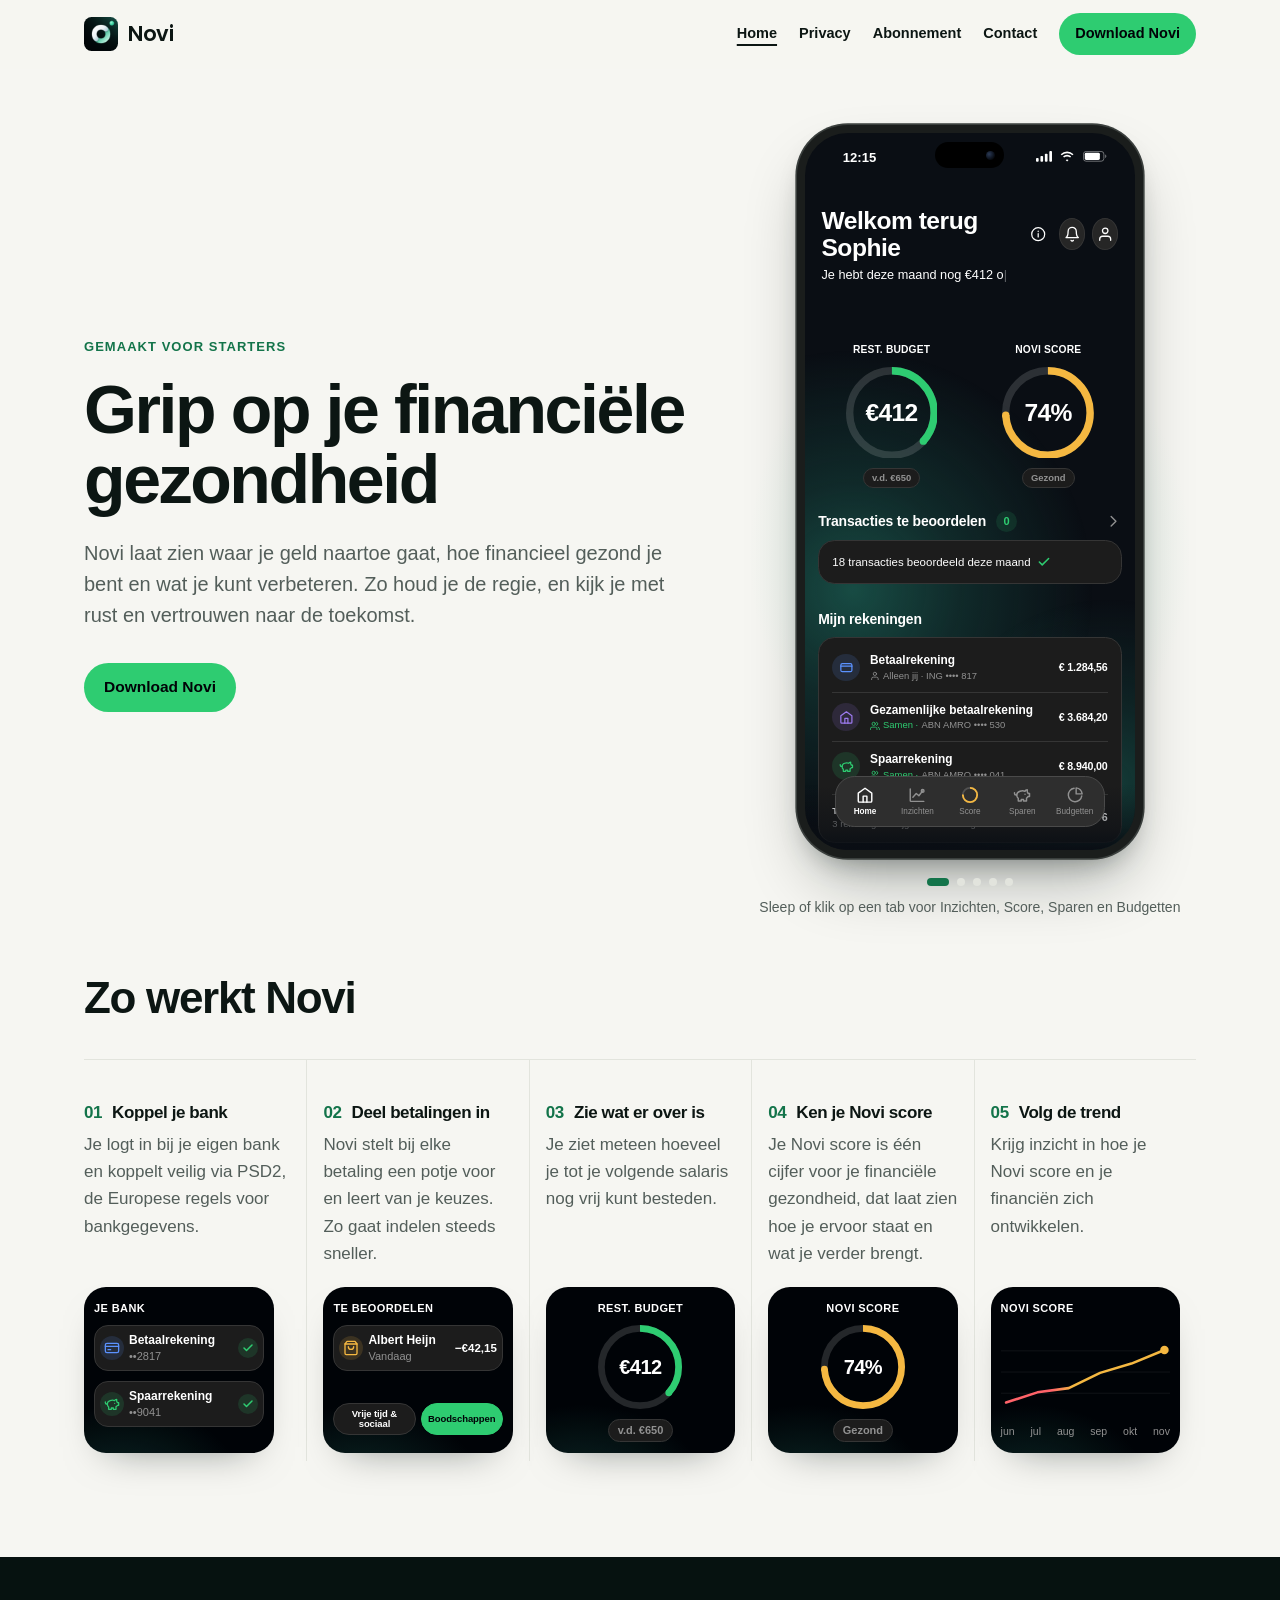
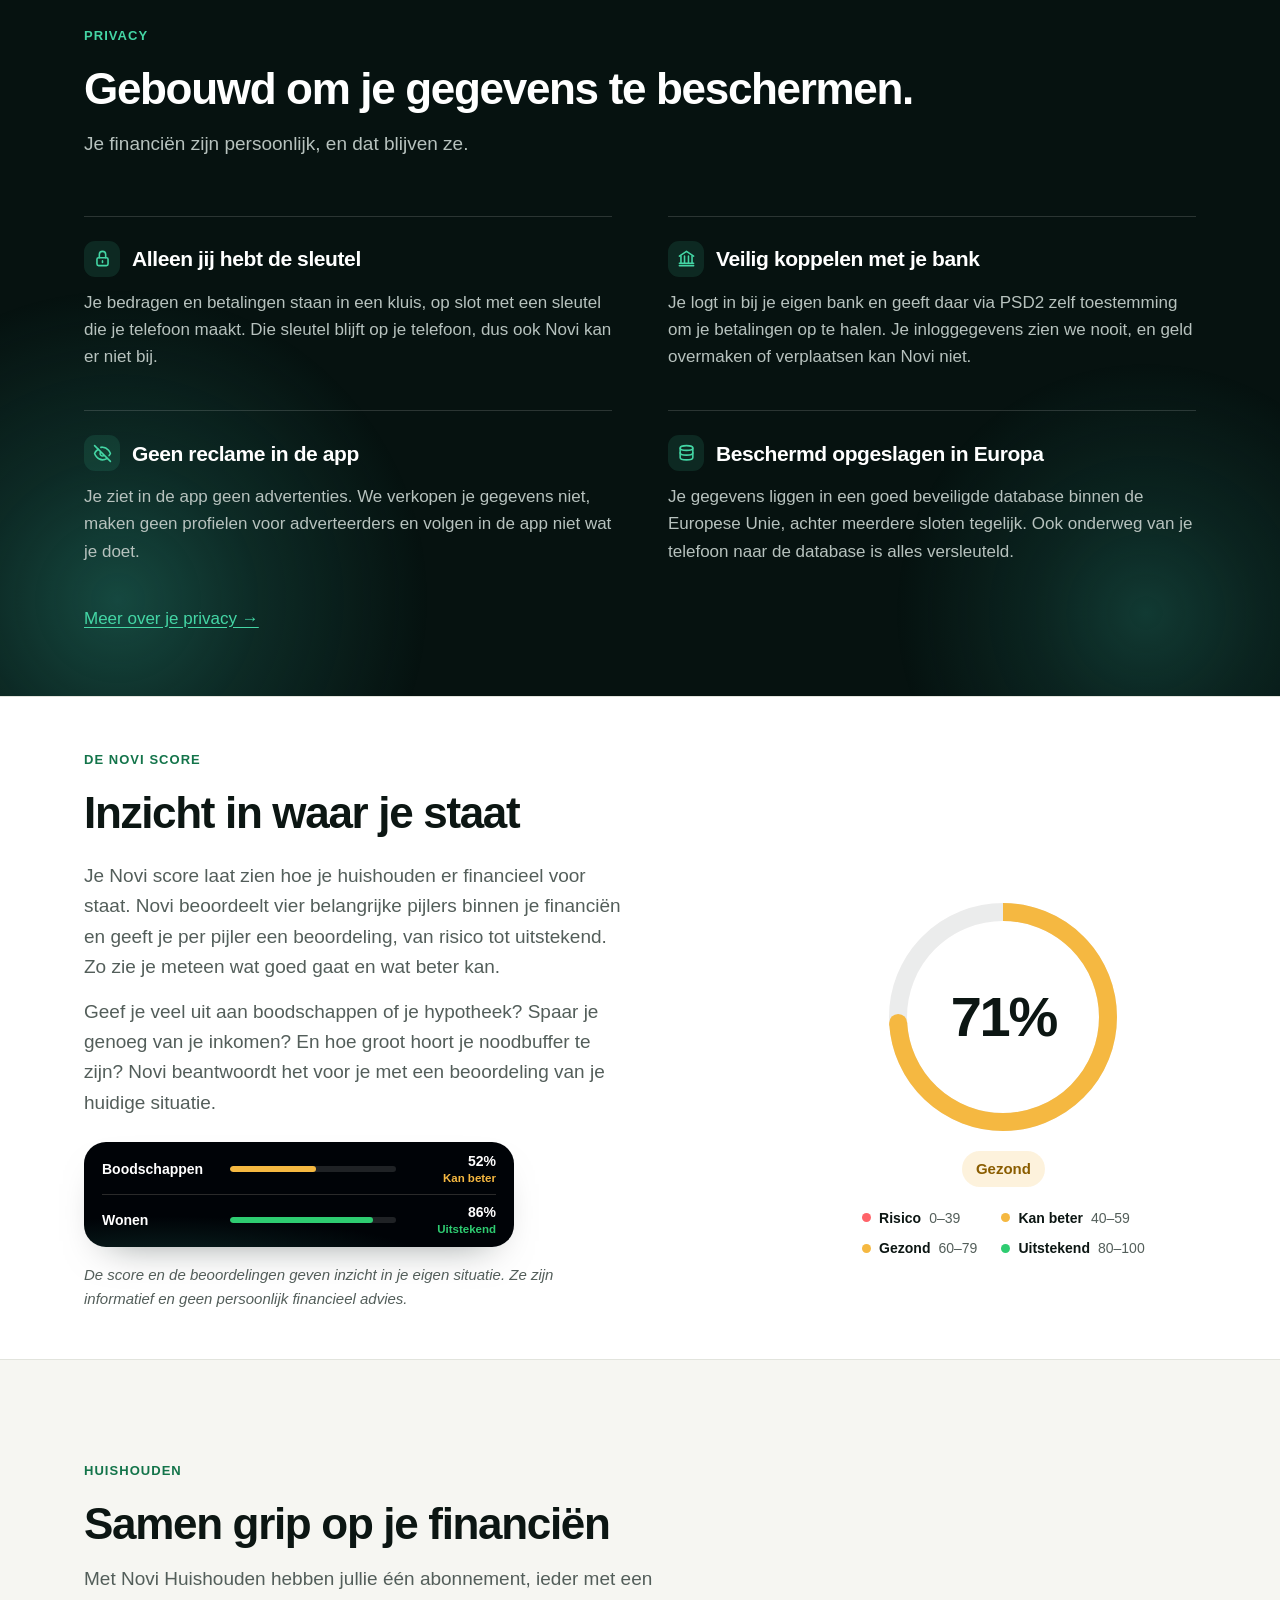
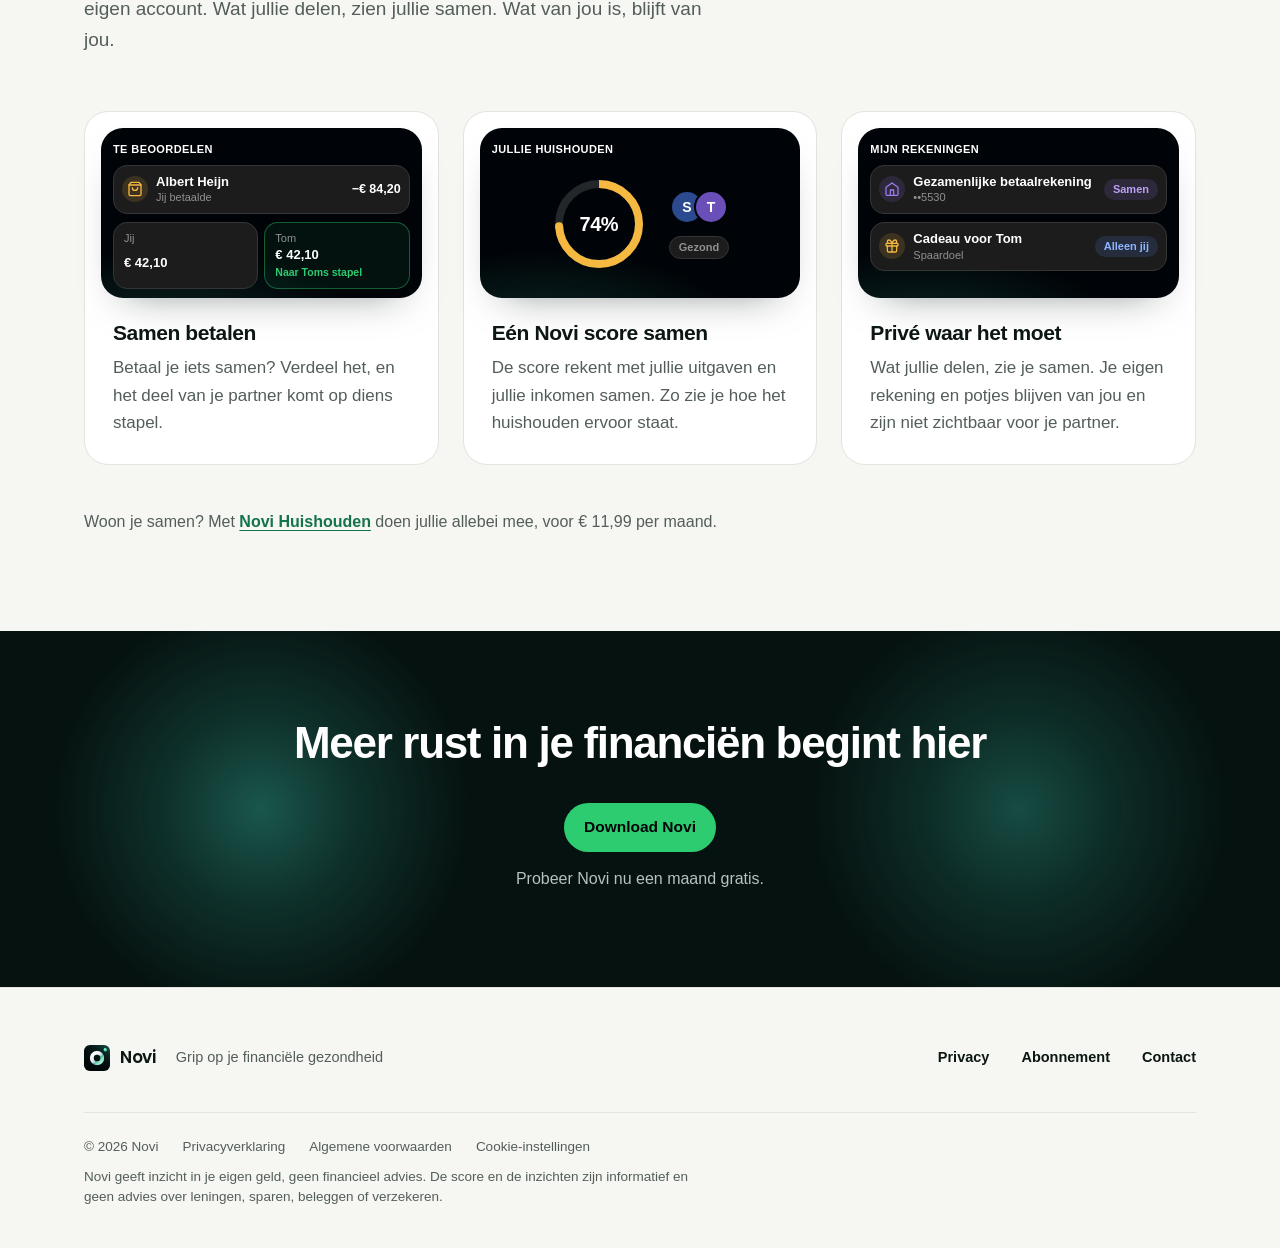
==== index.html @ 32e76109 "Keuze boven de grafieken: Totaal links, 3 mnd rechts Co-Authored-By: Claude Opus 5.5 <noreply@anthro" ====
<!doctype html>
<html lang="nl">
  <head>
    <meta charset="utf-8" />
    <meta name="viewport" content="width=device-width, initial-scale=1" />
    <title>Novi: Budgetteren en inzicht</title>
    <meta
      name="description"
      content="Novi leest je betalingen in, helpt je ze in te delen en geeft je huishouden een Novi score van 0 tot 100."
    />
    <meta name="theme-color" content="#f6f6f2" />
    <link rel="icon" href="favicon.ico?v=20261121" sizes="48x48" />
    <link rel="icon" type="image/png" sizes="64x64" href="favicon.png?v=20261121" />
    <link rel="icon" type="image/png" sizes="192x192" href="favicon-rond-192.png?v=20261121" />
    <link rel="apple-touch-icon" href="icon.png?v=20261121" />
    <!-- Vóór de opmaak, zodat de kopbalk op de telefoon meteen goed staat (31-10-2026). -->
    <script>document.documentElement.classList.add('js');</script>
    <link rel="stylesheet" href="style.css?v=20261124l" />
  </head>
  <body>
    <header class="kop">
      <div class="binnen">
        <a class="merk" href="index.html"><img src="favicon-192.png?v=20261121" alt="" />Novi</a>
        <nav>
          <a href="index.html" aria-current="page">Home</a>
          <a href="veiligheid.html">Privacy</a>
          <a href="prijs.html">Abonnement</a>
          <a href="support.html">Contact</a>
          <a class="knop groen" href="prijs.html">Download<span class="breed"> Novi</span></a>
          <button type="button" class="menuknop" aria-label="Menu" aria-expanded="false" aria-controls="uitklapmenu"><span></span><span></span><span></span></button>
        </nav>
      </div>
    </header>

    <main>
      <div class="opening">
        <div class="binnen">
          <div>
            <!-- Voor wie de app grotendeels is gebouwd (17-11-2026, Wouter). -->
            <span class="label">Gemaakt voor starters</span>
            <h1>Grip op je financiële gezondheid</h1>
            <p class="inleiding">
              Novi laat zien waar je geld naartoe gaat, hoe financieel gezond je bent en wat je
              kunt verbeteren. Zo houd je de regie, en kijk je met rust en vertrouwen naar de
              toekomst.
            </p>
            <div class="knoppen">
              <!-- Naar Abonnement: daar kies je eerst, en opent de knop in de kaart het venster. -->
              <a class="knop groen" href="prijs.html">Download Novi</a>
            </div>
          </div>

          <div class="toneel">
            <!-- De app Novi, nagemaakt met een verzonnen account. Veeg of tik in de tabbalk naar
                 Inzichten, Score, Sparen en Budgetten (23-11-2026, zie veeg.js). -->
            <div class="telefoon" role="img" aria-label="De app Novi met voorbeeldbedragen: Home, Inzichten, Score, Sparen en Budgetten">
              <div class="scherm" aria-hidden="true">
                <span class="gloed een"></span>
                <span class="gloed twee"></span>
                <div class="eiland"></div>
                <div class="statusbalk">
                  <span>12:15</span>
                  <span>
                    <svg viewBox="0 0 18 12"><g fill="#fff"><rect x="0" y="8" width="3" height="4" rx="1"/><rect x="5" y="5.5" width="3" height="6.5" rx="1"/><rect x="10" y="3" width="3" height="9" rx="1"/><rect x="15" y="0" width="3" height="12" rx="1"/></g></svg>
                    <svg viewBox="0 0 16 12"><path d="M8 2.5c2.3 0 4.4.9 6 2.4l1.2-1.3A10.4 10.4 0 0 0 8 .7 10.4 10.4 0 0 0 .8 3.6L2 4.9a8.6 8.6 0 0 1 6-2.4Zm0 3.6c1.3 0 2.5.5 3.4 1.3l1.2-1.3A6.7 6.7 0 0 0 8 4.3a6.7 6.7 0 0 0-4.6 1.8l1.2 1.3c.9-.8 2.1-1.3 3.4-1.3Zm0 3.5c-.6 0-1.2.2-1.6.6L8 11.8l1.6-1.6c-.4-.4-1-.6-1.6-.6Z" fill="#fff"/></svg>
                    <svg viewBox="0 0 27 12"><rect x=".5" y=".5" width="23" height="11" rx="3" fill="none" stroke="#ffffff73"/><rect x="2" y="2" width="17" height="8" rx="1.6" fill="#fff"/><path d="M25 4v4c.8-.3 1.3-1.1 1.3-2S25.8 4.3 25 4Z" fill="#ffffff73"/></svg>
                  </span>
                </div>

                <div class="bladen">
                <div class="app blad">
                  <div class="groet">
                    <h2>Welkom terug Sophie</h2>
                    <span class="b-info"><svg width="20" height="20" viewBox="0 0 24 24" fill="none" stroke="#fff" stroke-width="1.8" stroke-linecap="round"><circle cx="12" cy="12" r="9.5"/><path d="M12 11v5M12 7.6v.6"/></svg></span>
                    <span class="vul"></span>
                    <div class="rondknop">
                      <svg width="20" height="20" viewBox="0 0 24 24" fill="none" stroke="#fff" stroke-width="1.9" stroke-linecap="round" stroke-linejoin="round"><path d="M18 8a6 6 0 0 0-12 0c0 7-3 9-3 9h18s-3-2-3-9"/><path d="M13.7 21a2 2 0 0 1-3.4 0"/></svg>
                    </div>
                    <div class="rondknop">
                      <svg width="20" height="20" viewBox="0 0 24 24" fill="none" stroke="#fff" stroke-width="1.9" stroke-linecap="round" stroke-linejoin="round"><path d="M20 21v-2a4 4 0 0 0-4-4H8a4 4 0 0 0-4 4v2"/><circle cx="12" cy="7" r="4"/></svg>
                    </div>
                  </div>
                  <p class="groet-sub">
                    Je hebt deze maand nog €412 over van je vrij besteedbaar inkomen. Met 12 dagen
                    tot je nieuwe salaris is dat €34 per dag.
                  </p>

                  <div class="ringen">
                    <div class="ringvak">
                      <span class="kap">Rest. budget</span>
                      <div class="ring">
                        <svg width="112" height="112" viewBox="0 0 112 112"><circle cx="56" cy="56" r="51.5" fill="none" stroke="#ffffff24" stroke-width="9"/><circle cx="56" cy="56" r="51.5" fill="none" stroke="#2ECC71" stroke-width="9" stroke-linecap="butt" stroke-dasharray="118.4 400" transform="rotate(-90 56 56)"/><circle class="tip" cx="56" cy="56" r="51.5" fill="none" stroke="#2ECC71" stroke-width="9" stroke-linecap="round" stroke-dasharray="0 400" stroke-dashoffset="-118.4" transform="rotate(-90 56 56)"/></svg>
                        <span>€412</span>
                      </div>
                      <span class="pil">v.d. €650</span>
                    </div>
                    <div class="ringvak">
                      <span class="kap">Novi score</span>
                      <div class="ring">
                        <svg width="112" height="112" viewBox="0 0 112 112"><circle cx="56" cy="56" r="51.5" fill="none" stroke="#ffffff24" stroke-width="9"/><circle cx="56" cy="56" r="51.5" fill="none" stroke="#F5B841" stroke-width="9" stroke-linecap="butt" stroke-dasharray="239.5 400" transform="rotate(-90 56 56)"/><circle class="tip" cx="56" cy="56" r="51.5" fill="none" stroke="#F5B841" stroke-width="9" stroke-linecap="round" stroke-dasharray="0 400" stroke-dashoffset="-239.5" transform="rotate(-90 56 56)"/></svg>
                        <span>74%</span>
                      </div>
                      <span class="pil">Gezond</span>
                    </div>
                  </div>

                  <div class="blokkop">
                    Transacties te beoordelen <span class="teller">0</span>
                    <span class="vul"></span>
                    <svg width="20" height="20" viewBox="0 0 24 24" fill="none" stroke="#919191" stroke-width="2" stroke-linecap="round" stroke-linejoin="round"><path d="m9 5 7 7-7 7"/></svg>
                  </div>
                  <div class="appkaart zin">
                    18 transacties beoordeeld deze maand
                    <svg width="17" height="17" viewBox="0 0 24 24" fill="none" stroke="#2ECC71" stroke-width="2.6" stroke-linecap="round" stroke-linejoin="round"><path d="M20 6 9 17l-5-5"/></svg>
                  </div>

                  <div class="blokkop">Mijn rekeningen</div>
                  <div class="appkaart rekeningen">
                    <div class="rekening">
                      <span class="ico" style="background: #5b92ff24">
                        <svg width="18" height="18" viewBox="0 0 24 24" fill="none" stroke="#5B92FF" stroke-width="2" stroke-linecap="round" stroke-linejoin="round"><rect x="3" y="6" width="18" height="13" rx="2.5"/><path d="M3 10h18"/></svg>
                      </span>
                      <span class="naam">Betaalrekening<small><svg width="12" height="12" viewBox="0 0 24 24" fill="none" stroke="#919191" stroke-width="2" stroke-linecap="round" stroke-linejoin="round"><path d="M20 21v-2a4 4 0 0 0-4-4H8a4 4 0 0 0-4 4v2"/><circle cx="12" cy="7" r="4"/></svg>Alleen jij · ING •••• 817</small></span>
                      <b>€ 1.284,56</b>
                    </div>
                    <div class="rekening">
                      <span class="ico" style="background: #9d7bf024">
                        <svg width="18" height="18" viewBox="0 0 24 24" fill="none" stroke="#9D7BF0" stroke-width="2" stroke-linecap="round" stroke-linejoin="round"><path d="M3 9.5 12 3l9 6.5V20a1.5 1.5 0 0 1-1.5 1.5h-15A1.5 1.5 0 0 1 3 20z"/><path d="M9.5 21.5v-8h5v8"/></svg>
                      </span>
                      <span class="naam">Gezamenlijke betaalrekening<small><span class="samen"><svg width="12" height="12" viewBox="0 0 24 24" fill="none" stroke="#2ECC71" stroke-width="2" stroke-linecap="round" stroke-linejoin="round"><path d="M17 21v-2a4 4 0 0 0-4-4H5a4 4 0 0 0-4 4v2"/><circle cx="9" cy="7" r="4"/><path d="M23 21v-2a4 4 0 0 0-3-3.87M16 3.13a4 4 0 0 1 0 7.75"/></svg>Samen ·</span>ABN AMRO •••• 530</small></span>
                      <b>€ 3.684,20</b>
                    </div>
                    <div class="rekening">
                      <span class="ico" style="background: #2ecc7124">
                        <svg width="18" height="18" viewBox="0 0 24 24" fill="none" stroke="#2ECC71" stroke-width="2" stroke-linecap="round" stroke-linejoin="round"><path d="M19 5c-1.5 0-2.8 1.4-3 2-3.5-1.5-11-.3-11 5 0 1.8 0 3 2 4.5V20h4v-2h3v2h4v-4c1-.5 1.7-1 2-2h2v-4h-2c0-1-.5-1.5-1-2V5z"/><path d="M2 9v1c0 1.1.9 2 2 2h1"/></svg>
                      </span>
                      <span class="naam">Spaarrekening<small><span class="samen"><svg width="12" height="12" viewBox="0 0 24 24" fill="none" stroke="#2ECC71" stroke-width="2" stroke-linecap="round" stroke-linejoin="round"><path d="M17 21v-2a4 4 0 0 0-4-4H5a4 4 0 0 0-4 4v2"/><circle cx="9" cy="7" r="4"/><path d="M23 21v-2a4 4 0 0 0-3-3.87M16 3.13a4 4 0 0 1 0 7.75"/></svg>Samen ·</span>ABN AMRO •••• 041</small></span>
                      <b>€ 8.940,00</b>
                    </div>
                    <div class="totaal">
                      <span>Totaal<small>3 rekeningen · bijgewerkt vandaag</small></span>
                      <b>€ 13.908,76</b>
                    </div>
                  </div>
                </div>

                <!-- Inzichten (MonthScreen, 24-11-2026 gelijkgetrokken met de app): de maand met
                     de weken ernaast, de lijn van september tot nu en de drie groepen. -->
                <div class="app blad">
                  <div class="b-kop">
                    <h2>November</h2>
                    <span class="b-info"><svg width="20" height="20" viewBox="0 0 24 24" fill="none" stroke="#fff" stroke-width="1.8" stroke-linecap="round"><circle cx="12" cy="12" r="9.5"/><path d="M12 11v5M12 7.6v.6"/></svg></span>
                    <span class="vul"></span>
                    <span class="b-weken">
                      <i><svg viewBox="0 0 24 24"><path d="M12 1A11 11 0 0 1 12 23" stroke="#2ECC71" stroke-width="1.5"/></svg>43</i>
                      <i><svg viewBox="0 0 24 24"><circle cx="12" cy="12" r="11" stroke="#2ECC71" stroke-width="1.5"/></svg>44</i>
                      <i><svg viewBox="0 0 24 24"><circle cx="12" cy="12" r="11" stroke="#2ECC71" stroke-width="1.5"/></svg>45</i>
                      <i class="nu"><svg viewBox="0 0 24 24"><circle cx="12" cy="12" r="11" stroke="#2ECC71" stroke-width="2"/></svg>46</i>
                      <i><svg viewBox="0 0 24 24"><circle cx="12" cy="12" r="11" stroke="#2C2C2C" stroke-width="1.5"/></svg>47</i>
                      <i><svg viewBox="0 0 24 24"><path d="M12 1A11 11 0 0 0 12 23" stroke="#2C2C2C" stroke-width="1.5"/></svg>48</i>
                    </span>
                  </div>
                  <div class="b-sub"><span>24 okt – 23 nov</span><span>Nog 12 dagen</span></div>
                  <p class="b-zin b-status">Je ligt op schema. Je hebt nog €412 vrij te besteden, €34 per dag tot je salaris.</p>
                  <div class="b-grafiekkop"><span class="b-periode"><span>Totaal</span><span class="aan">3 mnd</span></span><div class="b-lees"><i style="background: #2ECC71"></i>€1.826</div></div>
                  <svg class="b-grafiek" viewBox="0 0 370 176">
                    <path d="M60 103.3H362M60 56.7H362M60 10H362" stroke="#353535" stroke-dasharray="3 4"/>
                    <text x="0" y="107">€1.000</text><text x="0" y="60.5">€2.000</text><text x="0" y="14">€3.000</text>
                    <path d="M60 48.3 L210 29.1 L360 64.8 V150 H60 Z" fill="#5B92FF14"/>
                    <path d="M60 28.7 L210 35.2 L360 35.2" fill="none" stroke="#919191" stroke-opacity=".55" stroke-linejoin="round" stroke-linecap="round"/>
                    <defs><linearGradient id="b-been" gradientUnits="userSpaceOnUse" x1="210" y1="29.1" x2="356.1" y2="63.9"><stop offset=".2" stop-color="#fff"/><stop offset=".8" stop-color="#2ECC71"/></linearGradient></defs>
                    <path d="M60 48.3 L210 29.1" fill="none" stroke="#fff" stroke-width="1.5" stroke-linejoin="round" stroke-linecap="round"/>
                    <path d="M210 29.1 L356.1 63.9" fill="none" stroke="url(#b-been)" stroke-width="1.6" stroke-linecap="round" stroke-dasharray="3 4"/>
                    <circle cx="60" cy="48.3" r="2.5" fill="#0a0e14" stroke="#2ECC71" stroke-width="1.5" opacity=".7"/><circle cx="210" cy="29.1" r="2.5" fill="#0a0e14" stroke="#FF6369" stroke-width="1.5" opacity=".7"/>
                    <circle class="knipper" cx="360" cy="64.8" r="3" fill="#2ECC71"/>
                    <text x="60" y="170" text-anchor="middle">sep</text><text x="210" y="170" text-anchor="middle">okt</text><text x="356" y="170" text-anchor="middle" fill="#fff">nov</text>
                  </svg>
                  <div class="b-rijen">
                    <div class="b-rij">
                      <span class="naam">Vrij besteedbaar</span>
                      <span class="b-meter"><b>€238 / €650</b><span><em style="width: 37%; background: #2ECC71"></em></span></span>
                      <svg width="18" height="18" viewBox="0 0 24 24" fill="none" stroke="#919191" stroke-width="2" stroke-linecap="round" stroke-linejoin="round"><path d="m9 5 7 7-7 7"/></svg>
                    </div>
                    <div class="b-rij">
                      <span class="naam">Boodschappen</span>
                      <span class="b-meter"><b>€268 / €420</b><span><em style="width: 64%; background: #2ECC71"></em></span></span>
                      <svg width="18" height="18" viewBox="0 0 24 24" fill="none" stroke="#919191" stroke-width="2" stroke-linecap="round" stroke-linejoin="round"><path d="m9 5 7 7-7 7"/></svg>
                    </div>
                    <div class="b-rij">
                      <span class="naam">Vaste kosten</span>
                      <span class="b-meter"><b>€1.320 / €1.390</b><span><em style="width: 95%; background: #2ECC71"></em></span></span>
                      <svg width="18" height="18" viewBox="0 0 24 24" fill="none" stroke="#919191" stroke-width="2" stroke-linecap="round" stroke-linejoin="round"><path d="m9 5 7 7-7 7"/></svg>
                    </div>
                  </div>
                  <div class="blokkop b-ruim">
                    Transacties te beoordelen <span class="teller">0</span>
                    <span class="vul"></span>
                    <svg width="20" height="20" viewBox="0 0 24 24" fill="none" stroke="#919191" stroke-width="2" stroke-linecap="round" stroke-linejoin="round"><path d="m9 5 7 7-7 7"/></svg>
                  </div>
                  <div class="appkaart zin">
                    18 transacties beoordeeld deze maand
                    <svg width="17" height="17" viewBox="0 0 24 24" fill="none" stroke="#2ECC71" stroke-width="2.6" stroke-linecap="round" stroke-linejoin="round"><path d="M20 6 9 17l-5-5"/></svg>
                  </div>
                </div>

                <!-- Score (InsightsScreen, 24-11-2026 gelijkgetrokken met de app): het rondje, de
                     vooruitblik, de lijn en de vier onderdelen met een keuzerondje ervoor. -->
                <div class="app blad">
                  <div class="b-kop">
                    <h2>Novi score</h2>
                    <span class="b-info"><svg width="20" height="20" viewBox="0 0 24 24" fill="none" stroke="#fff" stroke-width="1.8" stroke-linecap="round"><circle cx="12" cy="12" r="9.5"/><path d="M12 11v5M12 7.6v.6"/></svg></span>
                    <span class="vul"></span>
                    <span class="b-ring">
                      <svg width="74" height="74" viewBox="0 0 74 74"><circle cx="37" cy="37" r="33.75" fill="none" stroke="#2C2C2C" stroke-width="6.5"/><circle cx="37" cy="37" r="33.75" fill="none" stroke="#F5B841" stroke-width="6.5" stroke-dasharray="156.9 400" transform="rotate(-90 37 37)"/><circle cx="37" cy="37" r="33.75" fill="none" stroke="#F5B841" stroke-width="6.5" stroke-linecap="round" stroke-dasharray="0 400" stroke-dashoffset="-156.9" transform="rotate(-90 37 37)"/></svg>
                      <span>74%</span>
                    </span>
                  </div>
                  <p class="b-zin">November gaan jullie naar verwachting afsluiten op 76%. Hierbij zal jullie Novi score stijgen met <b class="b-plus">2%p.</b></p>
                  <div class="b-grafiekkop"><span class="b-periode"><span class="aan">Totaal</span><span>3 mnd</span></span><div class="b-lees b-lees-maand"><span><i style="background: #F5B841"></i>nov</span><b>76%</b></div></div>
                  <svg class="b-grafiek" viewBox="0 0 370 152">
                    <defs>
                      <linearGradient id="b-score" gradientUnits="userSpaceOnUse" x1="20" y1="0" x2="350" y2="0"><stop offset="0" stop-color="#FF6369"/><stop offset=".22" stop-color="#FF6369"/><stop offset=".36" stop-color="#F5B841"/><stop offset="1" stop-color="#F5B841"/></linearGradient>
                    </defs>
                    <path d="M20 82H352M20 58H352M20 34H352" stroke="#353535" stroke-dasharray="3 4"/>
                    <path d="M20 92.8 L86 84.4 L152 79.6 L218 64 L284 54.4" fill="none" stroke="url(#b-score)" stroke-width="2.5" stroke-linejoin="round" stroke-linecap="round"/>
                    <path d="M284 54.4 L346.1 42" fill="none" stroke="#F5B841" stroke-width="1.6" stroke-linecap="round" stroke-dasharray="3 4"/>
                    <circle cx="20" cy="92.8" r="2.5" fill="#0a0e14" stroke="#FF6369" stroke-width="1.5" opacity=".7"/><circle cx="86" cy="84.4" r="2.5" fill="#0a0e14" stroke="#FF6369" stroke-width="1.5" opacity=".7"/><circle cx="152" cy="79.6" r="2.5" fill="#0a0e14" stroke="#F5B841" stroke-width="1.5" opacity=".7"/><circle cx="218" cy="64" r="2.5" fill="#0a0e14" stroke="#F5B841" stroke-width="1.5" opacity=".7"/><circle cx="284" cy="54.4" r="2.5" fill="#0a0e14" stroke="#F5B841" stroke-width="1.5" opacity=".7"/>
                    <circle class="knipper" cx="350" cy="41.2" r="3" fill="#F5B841"/>
                    <text x="20" y="146" text-anchor="middle">jun</text><text x="86" y="146" text-anchor="middle">jul</text><text x="152" y="146" text-anchor="middle">aug</text><text x="218" y="146" text-anchor="middle">sep</text><text x="284" y="146" text-anchor="middle">okt</text><text x="350" y="146" text-anchor="middle" fill="#fff">nov</text>
                  </svg>
                  <div class="b-pijlers">
                    <div class="b-pijler"><i></i><span class="naam">Uitgavenpatroon</span><span class="b-cijfer"><b>66%</b><span><em style="width: 66%; background: #F5B841"></em></span></span></div>
                    <div class="b-pijler"><i></i><span class="naam">Spaarcijfer</span><span class="b-cijfer"><b>58%</b><span><em style="width: 58%; background: #F5B841"></em></span></span></div>
                    <div class="b-pijler"><i></i><span class="naam">Spaarbudget</span><span class="b-cijfer"><b>71%</b><span><em style="width: 71%; background: #F5B841"></em></span></span></div>
                    <div class="b-pijler"><i></i><span class="naam">Schuld</span><span class="b-cijfer"><b>100%</b><span><em style="width: 100%; background: #2ECC71"></em></span></span></div>
                  </div>
                  <div class="blokkop b-verbeter">
                    Verbeter je uitgavenpatroon
                    <span class="vul"></span>
                    <svg width="20" height="20" viewBox="0 0 24 24" fill="none" stroke="#919191" stroke-width="2" stroke-linecap="round" stroke-linejoin="round"><path d="m9 5 7 7-7 7"/></svg>
                  </div>
                  <div class="appkaart b-advies">
                    <div class="b-advies-rij"><span class="naam">Boodschappen</span><span class="b-cijfer smal"><b>52%</b><span><em style="width: 52%; background: #F5B841"></em></span></span></div>
                  </div>
                </div>

                <!-- Sparen (SavingsScreen, 24-11-2026 gelijkgetrokken met de app): de
                     spaarrekening, de lijn van september tot nu, Saldo of Spaarbedrag, en waaruit
                     het bedrag bestaat. -->
                <div class="app blad">
                  <div class="b-kop">
                    <h2>Spaarrekening</h2>
                    <span class="b-info"><svg width="20" height="20" viewBox="0 0 24 24" fill="none" stroke="#fff" stroke-width="1.8" stroke-linecap="round"><circle cx="12" cy="12" r="9.5"/><path d="M12 11v5M12 7.6v.6"/></svg></span>
                  </div>
                  <p class="b-zin">Jullie hebben €8.940 op jullie spaarrekening. Hiervan is €6.213 spaargeld en €2.727 gereserveerd voor andere doeleinden.</p>
                  <div class="b-grafiekkop"><span class="b-periode"><span class="aan">Totaal</span><span>3 mnd</span></span><div class="b-lees b-lees-maand"><span><i style="background: #2ECC71"></i>nov</span><b>€6.212,55</b></div></div>
                  <svg class="b-grafiek" viewBox="0 0 370 176">
                    <path d="M60 103.3H362M60 56.7H362M60 10H362" stroke="#353535" stroke-dasharray="3 4"/>
                    <text x="0" y="107">€4.000</text><text x="0" y="60.5">€5.500</text><text x="0" y="14">€7.000</text>
                    <path d="M60 81.5 L120 73.8 L180 64.4 L240 52.3 L300 43.3 L360 34.5 V150 H60 Z" fill="#2ECC7114"/>
                    <path d="M60 81.5 L120 73.8 L180 64.4 L240 52.3 L300 43.3" fill="none" stroke="#2ECC71" stroke-width="2" stroke-linejoin="round" stroke-linecap="round"/>
                    <path d="M300 43.3 L356 35.1" fill="none" stroke="#2ECC71" stroke-width="1.6" stroke-linecap="round" stroke-dasharray="3 4"/>
                    <circle cx="60" cy="81.5" r="2.5" fill="#0a0e14" stroke="#2ECC71" stroke-width="1.5" opacity=".7"/><circle cx="120" cy="73.8" r="2.5" fill="#0a0e14" stroke="#2ECC71" stroke-width="1.5" opacity=".7"/><circle cx="180" cy="64.4" r="2.5" fill="#0a0e14" stroke="#2ECC71" stroke-width="1.5" opacity=".7"/><circle cx="240" cy="52.3" r="2.5" fill="#0a0e14" stroke="#2ECC71" stroke-width="1.5" opacity=".7"/><circle cx="300" cy="43.3" r="2.5" fill="#0a0e14" stroke="#2ECC71" stroke-width="1.5" opacity=".7"/>
                    <circle class="knipper" cx="360" cy="34.5" r="3" fill="#2ECC71"/>
                    <text x="60" y="170" text-anchor="middle">jun</text><text x="120" y="170" text-anchor="middle">jul</text><text x="180" y="170" text-anchor="middle">aug</text><text x="240" y="170" text-anchor="middle">sep</text><text x="300" y="170" text-anchor="middle">okt</text><text x="356" y="170" text-anchor="middle" fill="#fff">nov</text>
                  </svg>
                  <div class="b-legenda">
                    <span class="aan"><i style="background: #2ECC71"></i>Saldo</span>
                    <span><i style="background: #5B92FF"></i>Spaarbedrag</span>
                  </div>
                  <div class="b-delen">
                    <div class="b-deel eerste"><i class="gekozen"></i><span class="naam">Spaarrekening</span><svg class="wie" width="13" height="13" viewBox="0 0 24 24" fill="none" stroke="#2ECC71" stroke-width="2" stroke-linecap="round" stroke-linejoin="round"><path d="M17 21v-2a4 4 0 0 0-4-4H5a4 4 0 0 0-4 4v2"/><circle cx="9" cy="7" r="4"/><path d="M23 21v-2a4 4 0 0 0-3-3.87M16 3.13a4 4 0 0 1 0 7.75"/></svg><b>€6.212,55</b></div>
                    <div class="b-deel"><i></i><span class="naam">Vakantie</span><svg class="wie" width="13" height="13" viewBox="0 0 24 24" fill="none" stroke="#2ECC71" stroke-width="2" stroke-linecap="round" stroke-linejoin="round"><path d="M17 21v-2a4 4 0 0 0-4-4H5a4 4 0 0 0-4 4v2"/><circle cx="9" cy="7" r="4"/><path d="M23 21v-2a4 4 0 0 0-3-3.87M16 3.13a4 4 0 0 1 0 7.75"/></svg><b>€1.450,00</b></div>
                    <div class="b-deel"><i></i><span class="naam">Kleding</span><svg class="wie" width="13" height="13" viewBox="0 0 24 24" fill="none" stroke="#919191" stroke-width="2" stroke-linecap="round" stroke-linejoin="round"><path d="M20 21v-2a4 4 0 0 0-4-4H8a4 4 0 0 0-4 4v2"/><circle cx="12" cy="7" r="4"/></svg><b>€312,45</b></div>
                    <div class="b-deel ander"><i class="leeg"></i><span class="naam">Gereserveerd door Tom</span><b>€965,00</b></div>
                    <div class="b-deel totaal"><i class="leeg"></i><span class="naam">Totaal</span><b>€8.940,00</b></div>
                  </div>
                  <span class="b-knop">Geld overboeken</span>
                  <div class="b-sectie b-mutkop">November — Spaarrekening</div>
                  <div class="b-flow">
                    <div class="b-rail"><b>€5.930,00</b><span class="lijn"></span><svg width="18" height="18" viewBox="0 0 24 24" fill="none" stroke="#353535" stroke-width="2.4" stroke-linecap="round" stroke-linejoin="round"><path d="m6 9 6 6 6-6"/></svg><b>€6.212,55</b></div>
                    <div class="b-moves">
                      <div class="b-move plus"><b>+€412,55</b><span>2 bijschrijvingen</span></div>
                      <div class="b-move min"><b>-€130,00</b><span>1 afschrijving</span></div>
                    </div>
                  </div>
                  <div class="b-unfold">Toon alle 3 mutaties <svg width="16" height="16" viewBox="0 0 24 24" fill="none" stroke="#919191" stroke-width="2.2" stroke-linecap="round" stroke-linejoin="round"><path d="m6 9 6 6 6-6"/></svg></div>
                </div>

                <!-- Budgetten (BudgetsScreen, 24-11-2026 gelijkgetrokken met de app): de uitleg,
                     de maand, het referentiebedrag en per groep een veld voor Sophie en Tom. -->
                <div class="app blad">
                  <div class="b-kop">
                    <h2>Budgetten</h2>
                    <span class="b-info"><svg width="20" height="20" viewBox="0 0 24 24" fill="none" stroke="#fff" stroke-width="1.8" stroke-linecap="round"><circle cx="12" cy="12" r="9.5"/><path d="M12 11v5M12 7.6v.6"/></svg></span>
                  </div>
                  <p class="b-zin b-intro">Stel per potje een doel dat je haalbaar vindt: hoe meer je begroot, hoe minder er overblijft om te sparen. De ingestelde budgetten zijn terug te vinden in het tabblad Inzichten. Door budgetten in te stellen zie je hoeveel je nog over hebt binnen een maand.</p>
                  <div class="b-maanden">
                    <span class="aan"><b>November</b><small>huidige maand</small></span>
                    <span><b>December</b><small>volgende maand</small></span>
                  </div>
                  <div class="b-sectie b-referentie">Referentiebedrag <svg width="16" height="16" viewBox="0 0 24 24" fill="none" stroke="#fff" stroke-width="1.8" stroke-linecap="round"><circle cx="12" cy="12" r="9.5"/><path d="M12 11v5M12 7.6v.6"/></svg></div>
                  <div class="b-schakel"><span class="aan">Gemiddeld</span><span>Vorige maand</span><span>Huidige maand</span></div>
                  <div class="b-wie"><span>Sophie</span><span>Tom</span></div>
                  <div class="b-sectie">Netto inkomsten <svg width="16" height="16" viewBox="0 0 24 24" fill="none" stroke="#fff" stroke-width="1.8" stroke-linecap="round"><circle cx="12" cy="12" r="9.5"/><path d="M12 11v5M12 7.6v.6"/></svg></div>
                  <div class="b-kaart">
                    <div class="b-velden">
                      <span class="b-veld"><b>€</b><span class="vul"></span><b>2.950</b></span>
                      <span class="b-veld"><b>€</b><span class="vul"></span><b>2.600</b></span>
                    </div>
                  </div>
                  <div class="b-sectie b-ruimer">Vrij besteedbaar <svg width="16" height="16" viewBox="0 0 24 24" fill="none" stroke="#fff" stroke-width="1.8" stroke-linecap="round"><circle cx="12" cy="12" r="9.5"/><path d="M12 11v5M12 7.6v.6"/></svg></div>
                  <div class="b-kaart">
                    <small class="b-gemiddeld">€636,00 / maand gemiddeld</small>
                    <div class="b-velden">
                      <span class="b-veld"><b>€</b><span class="vul"></span><b>650</b></span>
                      <span class="b-veld"><b>€</b><span class="vul"></span><b>600</b></span>
                    </div>
                  <div class="b-sectie b-ruimer">Boodschappen <svg width="16" height="16" viewBox="0 0 24 24" fill="none" stroke="#fff" stroke-width="1.8" stroke-linecap="round"><circle cx="12" cy="12" r="9.5"/><path d="M12 11v5M12 7.6v.6"/></svg></div>
                  <div class="b-kaart">
                    <small class="b-gemiddeld">€407,00 / maand gemiddeld</small>
                    <div class="b-velden">
                      <span class="b-veld"><b>€</b><span class="vul"></span><b>420</b></span>
                      <span class="b-veld"><b>€</b><span class="vul"></span><b>420</b></span>
                    </div>
                  </div>
                  <!-- Vastgezet: de knop om de maand weer aan te passen, boven de tabbalk, zoals
                       in de app (24-11-2026). -->
                  <span class="b-aanpassen">November aanpassen <svg width="15" height="15" viewBox="0 0 24 24" fill="none" stroke="#fff" stroke-width="2" stroke-linecap="round" stroke-linejoin="round"><path d="M12 20h9M16.5 3.5a2.1 2.1 0 0 1 3 3L7 19l-4 1 1-4Z"/></svg></span>
                  </div>
                </div>
                </div>

                <!-- Wat onder de tabbalk doorloopt, vervaagt naar de achtergrond, zoals BottomFade
                     in de app (24-11-2026). -->
                <div class="vervaging" aria-hidden="true"></div>

                <div class="tabbalk">
                  <span class="tab aan">
                    <svg width="22" height="22" viewBox="0 0 24 24" fill="none" stroke="currentColor" stroke-width="1.9" stroke-linecap="round" stroke-linejoin="round"><path d="M3 9.5 12 3l9 6.5V20a1.5 1.5 0 0 1-1.5 1.5h-15A1.5 1.5 0 0 1 3 20z"/><path d="M9.5 21.5v-8h5v8"/></svg>
                    Home
                  </span>
                  <span class="tab">
                    <svg width="22" height="22" viewBox="0 0 24 24" fill="none" stroke="currentColor" stroke-width="1.9" stroke-linecap="round" stroke-linejoin="round"><path d="M3 4v15.5a1 1 0 0 0 1 1h17"/><path d="m6.5 15 4.5-5 3.5 3 5-6.5"/><circle cx="19.5" cy="6.5" r="1.8"/></svg>
                    Inzichten
                  </span>
                  <span class="tab">
                    <svg width="22" height="22" viewBox="0 0 24 24"><circle cx="12" cy="12" r="9.5" fill="none" stroke="#919191" stroke-opacity=".35" stroke-width="2.4"/><circle cx="12" cy="12" r="9.5" fill="none" stroke="#F5B841" stroke-width="2.4" stroke-linecap="butt" stroke-dasharray="44.2 100" transform="rotate(-90 12 12)"/><circle class="tip" cx="12" cy="12" r="9.5" fill="none" stroke="#F5B841" stroke-width="2.4" stroke-linecap="round" stroke-dasharray="0 100" stroke-dashoffset="-44.2" transform="rotate(-90 12 12)"/></svg>
                    Score
                  </span>
                  <span class="tab">
                    <svg width="22" height="22" viewBox="0 0 24 24" fill="none" stroke="currentColor" stroke-width="1.9" stroke-linecap="round" stroke-linejoin="round"><path d="M19 5c-1.5 0-2.8 1.4-3 2-3.5-1.5-11-.3-11 5 0 1.8 0 3 2 4.5V20h4v-2h3v2h4v-4c1-.5 1.7-1 2-2h2v-4h-2c0-1-.5-1.5-1-2V5z"/><path d="M2 9v1c0 1.1.9 2 2 2h1"/><path d="M16 11h.01"/></svg>
                    Sparen
                  </span>
                  <span class="tab">
                    <svg width="22" height="22" viewBox="0 0 24 24" fill="none" stroke="currentColor" stroke-width="1.9" stroke-linecap="round" stroke-linejoin="round"><path d="M21 13.2A9 9 0 1 1 10.8 3"/><path d="M21.5 10.5A9.5 9.5 0 0 0 13.5 2.5v8z"/></svg>
                    Budgetten
                  </span>
                </div>
              </div>
            </div>
            <!-- Dat je kunt vegen, met een bolletje per scherm (24-11-2026). Tekst en bolletjes
                 zijn sier: de telefoon zelf is een afbeelding met een beschrijving. -->
            <div class="veegwijzer" aria-hidden="true">
              <div class="schermstippen"></div>
              <p>
                <span class="met-vinger">Veeg voor Inzichten, Score, Sparen en Budgetten</span>
                <span class="met-muis">Sleep of klik op een tab voor Inzichten, Score, Sparen en Budgetten</span>
              </p>
            </div>
          </div>
        </div>
      </div>

      <section id="hoe">
        <div class="binnen">
          <div class="sectiekop">
            <h2>Zo werkt Novi</h2>
          </div>
          <div class="stappen">
            <div class="stap">
              <h3><span class="nr">01</span>Koppel je bank</h3>
              <p>
                Je logt in bij je eigen bank en koppelt veilig via PSD2, de Europese regels voor
                bankgegevens.
              </p>
              <!-- Nagemaakt stukje van het koppelen: twee rekeningen die binnenkomen. -->
              <div class="mini" aria-hidden="true">
                <span class="mini-kop">Je bank</span>
                <div class="mini-betaling">
                  <span class="mini-ico" style="background: #5b92ff24"><svg width="16" height="16" viewBox="0 0 24 24" fill="none" stroke="#5B92FF" stroke-width="1.9" stroke-linecap="round" stroke-linejoin="round"><rect x="2" y="5" width="20" height="14" rx="2.5" /><path d="M2 9.5h20M6 14.5h4" /></svg></span>
                  <span class="mini-naam">Betaalrekening<small>••2817</small></span>
                  <span class="mini-status" title="Gekoppeld"><svg width="12" height="12" viewBox="0 0 24 24" fill="none" stroke="#2ECC71" stroke-width="3" stroke-linecap="round" stroke-linejoin="round"><path d="M20 6 9 17l-5-5" /></svg></span>
                </div>
                <div class="mini-betaling">
                  <span class="mini-ico" style="background: #2ecc7124"><svg width="16" height="16" viewBox="0 0 24 24" fill="none" stroke="#2ECC71" stroke-width="1.9" stroke-linecap="round" stroke-linejoin="round"><path d="M19 5c-1.5 0-2.8 1.4-3 2-3.5-1.5-11-.3-11 5 0 1.8 0 3 2 4.5V20h4v-2h3v2h4v-4c1-.5 1.7-1 2-2h2v-4h-2c0-1-.5-1.5-1-2V5z" /><path d="M2 9v1c0 1.1.9 2 2 2h1M16 11h.01" /></svg></span>
                  <span class="mini-naam">Spaarrekening<small>••9041</small></span>
                  <span class="mini-status" title="Gekoppeld"><svg width="12" height="12" viewBox="0 0 24 24" fill="none" stroke="#2ECC71" stroke-width="3" stroke-linecap="round" stroke-linejoin="round"><path d="M20 6 9 17l-5-5" /></svg></span>
                </div>
              </div>
            </div>
            <div class="stap">
              <h3><span class="nr">02</span>Deel betalingen in</h3>
              <p>
                Novi stelt bij elke betaling een potje voor en leert van je keuzes. Zo gaat indelen
                steeds sneller.
              </p>
              <!-- Nagemaakt stukje van het beoordelen: een betaling met het voorgestelde potje. -->
              <div class="mini" aria-hidden="true">
                <span class="mini-kop">Te beoordelen</span>
                <div class="mini-betaling">
                  <span class="mini-ico" style="background: #f5b84124">
                    <svg width="16" height="16" viewBox="0 0 24 24" fill="none" stroke="#F5B841" stroke-width="2" stroke-linecap="round" stroke-linejoin="round"><path d="M6 2 3 6v14a2 2 0 0 0 2 2h14a2 2 0 0 0 2-2V6l-3-4z" /><path d="M3 6h18M16 10a4 4 0 0 1-8 0" /></svg>
                  </span>
                  <span class="mini-naam">Albert Heijn<small>Vandaag</small></span>
                  <b>−€42,15</b>
                </div>
                <div class="mini-potjes">
                  <span>Vrije tijd &amp; sociaal</span>
                  <span class="gekozen">Boodschappen</span>
                </div>
              </div>
            </div>
            <div class="stap">
              <h3><span class="nr">03</span>Zie wat er over is</h3>
              <p>
                Je ziet meteen hoeveel je tot je volgende salaris nog vrij kunt besteden.
              </p>
              <!-- Nagemaakt stukje van Home: het rondje met wat er deze maand over is. -->
              <div class="mini mini-midden" aria-hidden="true">
                <span class="mini-kop">Rest. budget</span>
                <div class="mini-ring">
                  <svg width="96" height="96" viewBox="0 0 112 112"><circle cx="56" cy="56" r="51.5" fill="none" stroke="#ffffff24" stroke-width="9" /><circle cx="56" cy="56" r="51.5" fill="none" stroke="#2ECC71" stroke-width="9" stroke-linecap="butt" stroke-dasharray="118.4 400" transform="rotate(-90 56 56)" /><circle class="tip" cx="56" cy="56" r="51.5" fill="none" stroke="#2ECC71" stroke-width="9" stroke-linecap="round" stroke-dasharray="0 400" stroke-dashoffset="-118.4" transform="rotate(-90 56 56)" /></svg>
                  <span>€412</span>
                </div>
                <span class="mini-pil">v.d. €650</span>
              </div>
            </div>
            <div class="stap">
              <h3><span class="nr">04</span>Ken je Novi score</h3>
              <p>
                Je Novi score is één cijfer voor je financiële gezondheid, dat laat zien hoe je
                ervoor staat en wat je verder brengt.
              </p>
              <!-- Nagemaakt stukje van Home: het rondje met de Novi score. -->
              <div class="mini mini-midden" aria-hidden="true">
                <span class="mini-kop">Novi score</span>
                <div class="mini-ring">
                  <svg width="96" height="96" viewBox="0 0 112 112"><circle cx="56" cy="56" r="51.5" fill="none" stroke="#ffffff24" stroke-width="9" /><circle cx="56" cy="56" r="51.5" fill="none" stroke="#F5B841" stroke-width="9" stroke-linecap="butt" stroke-dasharray="239.5 400" transform="rotate(-90 56 56)" /><circle class="tip" cx="56" cy="56" r="51.5" fill="none" stroke="#F5B841" stroke-width="9" stroke-linecap="round" stroke-dasharray="0 400" stroke-dashoffset="-239.5" transform="rotate(-90 56 56)" /></svg>
                  <span>74%</span>
                </div>
                <span class="mini-pil">Gezond</span>
              </div>
            </div>
            <div class="stap">
              <h3><span class="nr">05</span>Volg de trend</h3>
              <p>
                Krijg inzicht in hoe je Novi score en je financiën zich ontwikkelen.
              </p>
              <!-- Nagemaakt stukje van Inzichten: de score die maand na maand stijgt. -->
              <div class="mini" aria-hidden="true">
                <span class="mini-kop">Novi score</span>
                <svg class="mini-lijn" viewBox="0 0 200 100" aria-hidden="true">
                  <!-- Rood (onder de 40) in juni en juli, vanaf augustus geel, zoals de kleuren van de score in de app. -->
                  <defs>
                    <linearGradient id="scorelijn" gradientUnits="userSpaceOnUse" x1="0" y1="0" x2="200" y2="0">
                      <stop offset="0" stop-color="#FF6369" />
                      <stop offset="0.3" stop-color="#FF6369" />
                      <stop offset="0.42" stop-color="#F5B841" />
                      <stop offset="1" stop-color="#F5B841" />
                    </linearGradient>
                  </defs>
                  <path d="M0 25H200M0 50H200M0 75H200" stroke="#ffffff14" stroke-width="1" />
                  <path d="M6 86 L43 74 L80 69 L117 51 L154 40 L193 24" fill="none" stroke="url(#scorelijn)" stroke-width="3" stroke-linecap="round" stroke-linejoin="round" />
                  <circle class="knipper" cx="193" cy="24" r="5" fill="#F5B841" />
                </svg>
                <div class="mini-maanden"><span>jun</span><span>jul</span><span>aug</span><span>sep</span><span>okt</span><span>nov</span></div>
              </div>
            </div>
          </div>
        </div>
      </section>

      <section class="donker" id="privacy">
        <span class="gloed band-een" aria-hidden="true"></span>
        <span class="gloed band-twee" aria-hidden="true"></span>
        <div class="binnen">
          <div class="sectiekop">
            <span class="label">Privacy</span>
            <h2>Gebouwd om je gegevens te beschermen.</h2>
            <p>Je financiën zijn persoonlijk, en dat blijven ze.</p>
          </div>
          <div class="beloftes">
            <div>
              <span class="icoon" aria-hidden="true"><svg width="22" height="22" viewBox="0 0 24 24" fill="none" stroke="currentColor" stroke-width="2" stroke-linecap="round" stroke-linejoin="round"><rect x="5" y="11" width="14" height="10" rx="2" /><path d="M8 11V7a4 4 0 0 1 8 0v4" /><path d="M12 15v2" /></svg></span>
              <h3>Alleen jij hebt de sleutel</h3>
              <p>
                Je bedragen en betalingen staan in een kluis, op slot met een sleutel die je
                telefoon maakt. Die sleutel blijft op je telefoon, dus ook Novi kan er niet bij.
              </p>
              <p class="kort">Novi kan je gegevens niet inzien.</p>
            </div>
            <div>
              <span class="icoon" aria-hidden="true"><svg width="22" height="22" viewBox="0 0 24 24" fill="none" stroke="currentColor" stroke-width="2" stroke-linecap="round" stroke-linejoin="round"><path d="m3 9 9-6 9 6" /><path d="M5 9v9M9.5 9v9M14.5 9v9M19 9v9" /><path d="M3 21h18M3 18h18" /></svg></span>
              <h3>Veilig koppelen met je bank</h3>
              <p>
                Je logt in bij je eigen bank en geeft daar via PSD2 zelf toestemming om je betalingen
                op te halen. Je inloggegevens zien we nooit, en geld overmaken of verplaatsen kan Novi
                niet.
              </p>
              <p class="kort">Je logt in bij je eigen bank.</p>
            </div>
            <div>
              <span class="icoon" aria-hidden="true"><svg width="22" height="22" viewBox="0 0 24 24" fill="none" stroke="currentColor" stroke-width="2" stroke-linecap="round" stroke-linejoin="round"><path d="M9.9 4.24A9 9 0 0 1 12 4c7 0 10 8 10 8a13 13 0 0 1-1.67 2.68M6.61 6.61A13.5 13.5 0 0 0 2 12s3 8 10 8a9.7 9.7 0 0 0 5.39-1.61" /><path d="M14.12 14.12a3 3 0 1 1-4.24-4.24M2 2l20 20" /></svg></span>
              <h3>Geen reclame in de app</h3>
              <p>
                Je ziet in de app geen advertenties. We verkopen je gegevens niet, maken geen
                profielen voor adverteerders en volgen in de app niet wat je doet.
              </p>
              <p class="kort">We verkopen je gegevens niet.</p>
            </div>
            <div>
              <span class="icoon" aria-hidden="true"><svg width="22" height="22" viewBox="0 0 24 24" fill="none" stroke="currentColor" stroke-width="2" stroke-linecap="round" stroke-linejoin="round"><ellipse cx="12" cy="5" rx="8" ry="3" /><path d="M4 5v6c0 1.66 3.58 3 8 3s8-1.34 8-3V5" /><path d="M4 11v6c0 1.66 3.58 3 8 3s8-1.34 8-3v-6" /></svg></span>
              <h3>Beschermd <span class="niet-mobiel">opgeslagen </span>in Europa</h3>
              <p>
                Je gegevens liggen in een goed beveiligde database binnen de Europese Unie, achter
                meerdere sloten tegelijk. Ook onderweg van je telefoon naar de database is alles
                versleuteld.
              </p>
              <p class="kort">Versleuteld, achter meerdere sloten.</p>
            </div>
          </div>
          <p style="margin: 40px 0 0">
            <a href="veiligheid.html">Meer over je privacy →</a>
          </p>
        </div>
      </section>

      <section class="score" id="score">
        <div class="binnen tweeluik">
          <div class="sectiekop">
            <span class="label">De Novi score</span>
            <h2>Inzicht in waar je staat</h2>
            <p class="kort">
              Je Novi score laat zien hoe je huishouden er financieel voor staat. Novi
              beoordeelt vier pijlers, van risico tot uitstekend.
            </p>
            <p class="lang">
              Je Novi score laat zien hoe je huishouden er financieel voor staat. Novi
              beoordeelt vier belangrijke pijlers binnen je financiën en geeft je per pijler een
              beoordeling, van risico tot uitstekend. Zo zie je meteen wat goed gaat en wat beter
              kan.
            </p>
            <p class="lang">
              Geef je veel uit aan boodschappen of je hypotheek? Spaar je genoeg van je inkomen?
              En hoe groot hoort je noodbuffer te zijn? Novi beantwoordt het voor je met een beoordeling
              van je huidige situatie.
            </p>
            <!-- Nagemaakt stukje van de app: twee uitgavenposten met hun eigen beoordeling. -->
            <div class="mini beoordeelkaart" aria-hidden="true">
              <div class="beoordeling">
                <span class="beoordeling-naam">Boodschappen</span>
                <span class="beoordeling-balk"><em style="width: 52%; background: #F5B841"></em></span>
                <span class="beoordeling-cijfer"><b>52%</b><small style="color: #F5B841">Kan beter</small></span>
              </div>
              <div class="beoordeling">
                <span class="beoordeling-naam">Wonen</span>
                <span class="beoordeling-balk"><em style="width: 86%; background: #2ECC71"></em></span>
                <span class="beoordeling-cijfer"><b>86%</b><small style="color: #2ECC71">Uitstekend</small></span>
              </div>
            </div>
            <p class="kanttekening kort">
              De score is informatief en geen persoonlijk financieel advies.
            </p>
            <p class="kanttekening lang">
              De score en de beoordelingen geven inzicht in je eigen situatie. Ze zijn informatief
              en geen persoonlijk financieel advies.
            </p>
          </div>
          <div class="schaal" role="img" aria-label="Een score van 74 van de 100: gezond">
            <div class="scorering">
              <svg viewBox="0 0 240 240" aria-hidden="true">
                <circle class="spoor" cx="120" cy="120" r="105" />
                <circle class="boog" cx="120" cy="120" r="105" transform="rotate(-90 120 120)" />
                <circle class="boog tip" cx="120" cy="120" r="105" transform="rotate(-90 120 120)" />
              </svg>
              <span class="ringgetal"><b>74</b>%</span>
            </div>
            <span class="ringlabel">Gezond</span>
            <ul class="banden" aria-label="Wat de score betekent">
              <li><i style="background: var(--rood)"></i>Risico <span>0–39</span></li>
              <li><i style="background: var(--amber)"></i>Kan beter <span>40–59</span></li>
              <li><i style="background: var(--amber)"></i>Gezond <span>60–79</span></li>
              <li><i style="background: var(--groen-licht)"></i>Uitstekend <span>80–100</span></li>
            </ul>
          </div>
        </div>
      </section>

      <section id="samen">
        <div class="binnen">
          <div class="sectiekop">
            <span class="label">Huishouden</span>
            <h2>Samen grip op je financiën</h2>
            <p>
              Met Novi Huishouden hebben jullie één abonnement, ieder met een eigen account.<span class="niet-mobiel"> Wat
              jullie delen, zien jullie samen. Wat van jou is, blijft van jou.</span>
            </p>
          </div>
          <div class="samen-raster">
            <div class="zij met-mini">
              <!-- Nagemaakt: een betaling die je deels voor je partner deed. -->
              <div class="mini" aria-hidden="true">
                <span class="mini-kop">Te beoordelen</span>
                  <div class="mini-betaling">
                    <span class="mini-ico" style="background: #f5b84124"><svg width="16" height="16" viewBox="0 0 24 24" fill="none" stroke="#F5B841" stroke-width="2" stroke-linecap="round" stroke-linejoin="round"><path d="M6 2 3 6v14a2 2 0 0 0 2 2h14a2 2 0 0 0 2-2V6l-3-4z" /><path d="M3 6h18M16 10a4 4 0 0 1-8 0" /></svg></span>
                    <span class="mini-naam">Albert Heijn<small>Jij betaalde</small></span>
                    <b>−€ 84,20</b>
                  </div>
                <div class="verdeling">
                  <span><i>Jij</i><b>€ 42,10</b></span>
                  <span class="ander"><i>Tom</i><b>€ 42,10</b><small>Naar Toms stapel</small></span>
                </div>
              </div>
              <h3>Samen betalen</h3>
              <p>
                Betaal je iets samen? Verdeel het, en het deel van je partner komt op diens stapel.
              </p>
            </div>
            <div class="zij met-mini">
              <!-- Nagemaakt: de score van het huishouden, met de maanden en het inkomen van allebei. -->
              <div class="mini samenscore" aria-hidden="true">
                <span class="mini-kop">Jullie huishouden</span>
                <div class="samenscore-rij">
                  <div class="mini-ring">
                    <svg width="96" height="96" viewBox="0 0 96 96"><circle cx="48" cy="48" r="40" fill="none" stroke="#ffffff24" stroke-width="8" /><circle cx="48" cy="48" r="40" fill="none" stroke="#F5B841" stroke-width="8" stroke-linecap="butt" stroke-dasharray="186.0 251.3" transform="rotate(-90 48 48)" /><circle cx="48" cy="48" r="40" fill="none" stroke="#F5B841" stroke-width="8" stroke-linecap="round" stroke-dasharray="0 251.3" stroke-dashoffset="-186.0" transform="rotate(-90 48 48)" /></svg>
                    <span>74%</span>
                  </div>
                  <div class="samenscore-rechts">
                    <div class="avatars"><span>S</span><span>T</span></div>
                    <span class="mini-pil">Gezond</span>
                  </div>
                </div>
              </div>
              <h3>Eén Novi score samen</h3>
              <p>
                De score rekent met jullie uitgaven en jullie inkomen samen. Zo zie je hoe het
                huishouden ervoor staat.
              </p>
            </div>
            <div class="zij met-mini">
              <!-- Nagemaakt: wat gedeeld is en wat van jou alleen. -->
              <div class="mini" aria-hidden="true">
                <span class="mini-kop">Mijn rekeningen</span>
                  <div class="mini-betaling">
                    <span class="mini-ico" style="background: #9d7bf024"><svg width="16" height="16" viewBox="0 0 24 24" fill="none" stroke="#9D7BF0" stroke-width="1.9" stroke-linecap="round" stroke-linejoin="round"><path d="M3 9.5 12 3l9 6.5V20a1.5 1.5 0 0 1-1.5 1.5h-15A1.5 1.5 0 0 1 3 20z" /><path d="M9.5 21.5v-8h5v8" /></svg></span>
                    <span class="mini-naam">Gezamenlijke betaalrekening<small>••5530</small></span>
                    <span class="deeltag samen">Samen</span>
                  </div>
                  <div class="mini-betaling">
                    <span class="mini-ico" style="background: #f5b84124"><svg width="16" height="16" viewBox="0 0 24 24" fill="none" stroke="#F5B841" stroke-width="1.9" stroke-linecap="round" stroke-linejoin="round"><rect x="3" y="8" width="18" height="4" rx="1" /><path d="M12 8v13M19 12v7a2 2 0 0 1-2 2H7a2 2 0 0 1-2-2v-7M7.5 8a2.5 2.5 0 0 1 0-5C10 3 12 8 12 8s2-5 4.5-5a2.5 2.5 0 0 1 0 5" /></svg></span>
                    <span class="mini-naam">Cadeau voor Tom<small>Spaardoel</small></span>
                    <span class="deeltag alleen">Alleen jij</span>
                  </div>
              </div>
              <h3>Privé waar het moet</h3>
              <p>
                Wat jullie delen, zie je samen. Je eigen rekening en potjes blijven van jou en zijn
                niet zichtbaar voor je partner.
              </p>
            </div>
          </div>
          <p class="verder">
            Woon je samen? Met <a href="prijs.html?abonnement=huishouden">Novi Huishouden</a> doen jullie allebei mee,
            voor € 11,99 per maand.
          </p>
        </div>
      </section>

      <!-- Afsluiting: wie tot hier las, kan meteen beginnen. -->
      <section class="slot donker">
        <span class="gloed band-een" aria-hidden="true"></span>
        <span class="gloed band-twee" aria-hidden="true"></span>
        <div class="binnen">
          <h2>Meer rust in je financiën begint hier</h2>
          <a class="knop groen" href="prijs.html">Download Novi</a>
          <p class="onder-knop">Probeer Novi nu een maand gratis.</p>
        </div>
      </section>

    </main>

    <footer class="voet">
      <div class="binnen voet-boven">
        <div class="voet-merk">
          <span class="merk"><img src="favicon-192.png?v=20261121" alt="" />Novi</span>
          <span>Grip op je financiële gezondheid</span>
          <!-- Zodra de app in de App Store staat: hier de officiële knop "Download in de App
               Store" van Apple, met de link naar Novi. -->
        </div>
        <nav aria-label="Voet">
          <a href="veiligheid.html">Privacy</a>
          <a href="prijs.html">Abonnement</a>
          <a href="support.html">Contact</a>
        </nav>
      </div>
      <div class="binnen voet-onder">
        <div class="voet-gegevens">
          <span>© 2026 Novi</span>
          <!-- Wettelijk verplicht zodra Novi bij de KvK staat ingeschreven: de bedrijfsnaam, het
               KvK-nummer en de vestigingsplaats (en het btw-nummer). Vervangen vóór de livegang. -->
          <a href="privacy.html">Privacyverklaring</a>
          <a href="voorwaarden.html">Algemene voorwaarden</a>
          <a href="#" data-cookie-instellingen>Cookie-instellingen</a>
        </div>
        <p class="voetnoot">
          Novi geeft inzicht in je eigen geld, geen financieel advies. De score en de inzichten
          zijn informatief en geen advies over leningen, sparen, beleggen of verzekeren.
        </p>
      </div>
    </footer>


    <script>
      // De telefoon bovenaan gaat open zoals de app: de begroeting typt zich uit, en de twee
      // rondjes lopen vol. De snelheden van de app (TypedText: 30 ms per teken, de tweede regel
      // na de eerste plus 280 ms; ProgressRing: 900 ms, ease-out). De tweede regel staat in de
      // app op 17 ms, maar op een telefoon kost elke stap meer dan dat; 30 ms ziet er hetzelfde
      // uit (Wouter, 26-10-2026: "minder snel, zelfde snelheid als de app"). De rest van
      // de regel staat er al onzichtbaar, zodat er niets verspringt terwijl hij typt.
      const app = document.querySelector('.telefoon .app');
      if (app && !matchMedia('(prefers-reduced-motion: reduce)').matches) {
        // Op het ritme van het scherm (requestAnimationFrame) en niet met een timer per teken
        // (31-10-2026, Wouter: "niet helemaal soepel"). Een rij timers loopt op een telefoon uit:
        // gemeten met een vertraagde processor gemiddeld 38 in plaats van 30 ms per teken, en
        // soms een gat van bijna 300 ms. Nu rekent elk beeld uit hoeveel tekens er op dit moment
        // horen te staan, en wordt de tekst alleen aangeraakt als dat aantal verandert.
        const typ = (el, snelheid, wacht) => {
          const tekst = el.textContent.replace(/\s+/g, ' ').trim();
          el.innerHTML = '<span></span><span class="cursor">|</span><span class="nog"></span>';
          const [klaar, cursor, nog] = el.children;
          nog.textContent = tekst;
          cursor.hidden = true;
          let getoond = 0;
          let start = null;
          const beeld = (nu) => {
            if (start === null) start = nu + wacht;
            const n = Math.max(0, Math.min(tekst.length, Math.floor((nu - start) / snelheid) + 1));
            if (n !== getoond) {
              getoond = n;
              klaar.textContent = tekst.slice(0, n);
              nog.textContent = tekst.slice(n);
              cursor.hidden = n === 0 || n >= tekst.length;
            }
            if (n < tekst.length) requestAnimationFrame(beeld);
          };
          requestAnimationFrame(beeld);
        };
        const kop = app.querySelector('.groet h2');
        const sub = app.querySelector('.groet-sub');
        const begin = 450;
        if (kop) typ(kop, 30, begin);
        if (sub && kop) typ(sub, 30, begin + kop.textContent.trim().length * 30 + 280);

        const bogen = [...app.querySelectorAll('.ring circle[stroke-dasharray]:not(.tip)')];
        const tips = bogen.map((boog) => boog.nextElementSibling);
        const doelen = bogen.map((boog) => parseFloat(boog.getAttribute('stroke-dasharray')));
        [...bogen, ...tips].forEach((boog) => (boog.style.opacity = '0'));
        setTimeout(() => {
          const start = performance.now();
          const teken = (nu) => {
            // Het tijdstempel van het eerste beeld kan net vóór \`start\` liggen; een negatieve
            // waarde gaf een ongeldige streep, en dan tekent de browser een vol rondje.
            const t = Math.min(Math.max((nu - start) / 900, 0), 1);
            const v = 1 - Math.pow(1 - t, 3);
            bogen.forEach((boog, i) => {
              const lengte = (doelen[i] * v).toFixed(1);
              boog.style.opacity = '1';
              boog.setAttribute('stroke-dasharray', `${lengte} 400`);
              tips[i].style.opacity = '1';
              tips[i].setAttribute('stroke-dashoffset', `-${lengte}`);
            });
            if (t < 1) requestAnimationFrame(teken);
          };
          requestAnimationFrame(teken);
        }, begin);
      }

      // De scorering draait van 0 naar 74% zodra hij in beeld komt. Zonder script, of met
      // "beweging verminderen", staat hij meteen op 74%.
      const schaal = document.querySelector('.schaal');
      const getal = schaal && schaal.querySelector('.ringgetal b');
      const rustig = matchMedia('(prefers-reduced-motion: reduce)').matches;
      if (schaal && getal && 'IntersectionObserver' in window && !rustig) {
        const doel = 74;
        const duur = 1600;
        schaal.classList.add('wacht');
        getal.textContent = '0';
        const kijker = new IntersectionObserver(
          (items) => {
            if (!items.some((item) => item.isIntersecting)) return;
            kijker.disconnect();
            requestAnimationFrame(() => schaal.classList.remove('wacht'));
            const start = performance.now();
            const stap = (nu) => {
              const t = Math.min(1, (nu - start) / duur);
              const zacht = 1 - Math.pow(1 - t, 3);
              getal.textContent = String(Math.round(doel * zacht));
              if (t < 1) requestAnimationFrame(stap);
            };
            requestAnimationFrame(stap);
          },
          { threshold: 0.5 },
        );
        kijker.observe(schaal);
      }

      const kop = document.querySelector('.kop');
      const zet = () => kop.classList.toggle('gescrold', window.scrollY > 8);
      addEventListener('scroll', zet, { passive: true });
      zet();

      // Elke pagina begint bovenaan, ook als de browser of het voorbeeld de vorige plek onthoudt
      // (Wouter, 27-10-2026). scrollIntoView schuift ook een omringend venster mee.
      if ('scrollRestoration' in history) history.scrollRestoration = 'manual';
      addEventListener('pageshow', () => {
        if (!location.hash) document.documentElement.scrollIntoView({ block: 'start', behavior: 'instant' });
      });
    </script>
    <script src="veeg.js?v=20261124l"></script>
    <script src="menu.js?v=20261031o"></script>
    <script src="cookies.js"></script>
    <!-- Bezoekers tellen zonder cookies en zonder IP-adressen (GoatCounter, 28-10-2026). -->
    <script data-goatcounter="https://meetvinn.goatcounter.com/count" async src="https://gc.zgo.at/count.js"></script>
  </body>
</html>
---- style.css ----
/* De naam naast het logo staat in Poppins 600 (21-11-2026). Op de site zelf gezet, zodat een
   bezoek niets naar Google stuurt. Licentie: fonts/OFL-Poppins.txt (SIL Open Font License). */
@font-face {
  font-family: 'Poppins';
  font-style: normal;
  font-weight: 600;
  font-display: swap;
  src: url('fonts/poppins-600.woff2') format('woff2');
}

:root {
  --bg: #f6f6f2;
  --vlak: #ffffff;
  --vlak-zacht: #eeefe9;
  --rand: #e2e4dd;
  --tekst: #0c1613;
  --zacht: #535e5a;
  --inkt: #061210;
  --inkt-vlak: #0e1c19;
  --groen: #13744a;
  --groen-licht: #2ecc71;
  --mint: #44d6a5;
  --rood: #ff6369;
  --amber: #f5b841;
  --breed: 1160px;
  --smal: 780px;
  color-scheme: light;
}

* {
  box-sizing: border-box;
}

html {
  scroll-behavior: smooth;
}

body {
  margin: 0;
  overflow-x: hidden;
  background: var(--bg);
  color: var(--tekst);
  font-family: -apple-system, BlinkMacSystemFont, 'Segoe UI', Roboto, Helvetica, Arial, sans-serif;
  font-size: 17px;
  line-height: 1.6;
  -webkit-text-size-adjust: 100%;
  -webkit-font-smoothing: antialiased;
}

a {
  color: var(--groen);
  text-underline-offset: 3px;
}

.binnen {
  max-width: var(--breed);
  margin: 0 auto;
  padding: 0 24px;
}

/* ---------- Kop ---------- */

.kop {
  position: sticky;
  top: 0;
  z-index: 10;
  background: color-mix(in srgb, var(--bg) 86%, transparent);
  backdrop-filter: saturate(160%) blur(14px);
  -webkit-backdrop-filter: saturate(160%) blur(14px);
  border-bottom: 1px solid transparent;
}

.kop.gescrold {
  border-bottom-color: var(--rand);
}

.kop .binnen {
  display: flex;
  align-items: center;
  height: 68px;
  gap: 28px;
}

.merk {
  display: flex;
  align-items: center;
  gap: 10px;
  color: var(--tekst);
  text-decoration: none;
  font-family: 'Poppins', -apple-system, BlinkMacSystemFont, 'Segoe UI', Roboto, Helvetica, Arial, sans-serif;
  font-weight: 600;
  font-size: 21px;
  letter-spacing: -0.3px;
}

.merk img {
  width: 34px;
  height: 34px;
  border-radius: 22.5%;
}

.kop nav {
  display: flex;
  align-items: center;
  gap: 22px;
  margin-left: auto;
  font-size: 14.5px;
}

/* Zelfde dikte en grootte als de links onderaan de pagina (Wouter, 26-10-2026). */
.kop nav a {
  color: var(--tekst);
  text-decoration: none;
  font-weight: 600;
}

.kop nav a:hover {
  opacity: 0.7;
}

/* De downloadknop in de menubalk is een link, maar geen tabje. */
.kop nav a.knop {
  font-weight: 650;
  color: #000307;
  opacity: 1;
}

/* Alle tabjes zwart; het tabje van de pagina waar je bent, krijgt een streepje eronder. */
.kop nav a[aria-current='page'] {
  text-decoration: underline;
  text-decoration-thickness: 2px;
  text-underline-offset: 6px;
}

.knop {
  display: inline-flex;
  align-items: center;
  gap: 8px;
  padding: 12px 20px;
  border-radius: 999px;
  background: var(--inkt);
  color: #fff;
  font-weight: 650;
  font-size: 15.5px;
  text-decoration: none;
  transition: transform 0.15s ease;
}

button.knop {
  border: 0;
  font: inherit;
  font-weight: 650;
  font-size: 15.5px;
  cursor: pointer;
}

.knop:focus-visible {
  outline: 3px solid var(--groen-licht);
  outline-offset: 3px;
}

.knop:hover {
  transform: translateY(-1px);
}

/* Het groen van de app (theme.green), met donkere tekst zoals op de groene knoppen daar. */
.knop.groen {
  background: #2ecc71;
  color: #000307;
}

.knop.licht {
  background: transparent;
  color: var(--tekst);
  box-shadow: inset 0 0 0 1.5px var(--rand);
}

.kop .knop {
  padding: 9px 16px;
  font-size: 14.5px;
  white-space: nowrap;
  /* "Vinn" is een los stuk, zodat het op de telefoon kan wegvallen. Een spatie aan het begin
     van zo'n stuk telt niet mee, dus de woordafstand komt van .breed zelf. */
  gap: 0;
}

.kop .breed {
  margin-left: 0.28em;
}

/* ---------- Opening ---------- */

/* Alleen opzij afsnijden: naar beneden mag de schaduw van de telefoon doorlopen over
   "Zo werkt Vinn" heen, in plaats van recht afgekapt te worden. */
.opening {
  position: relative;
  padding: 56px 0 48px;
  overflow-x: clip;
  overflow-y: visible;
}


.opening .binnen {
  display: grid;
  grid-template-columns: minmax(0, 1.15fr) minmax(0, 0.85fr);
  align-items: center;
  gap: 48px;
}

.label {
  display: inline-block;
  font-size: 13px;
  font-weight: 700;
  letter-spacing: 0.08em;
  text-transform: uppercase;
  color: var(--groen);
  margin-bottom: 18px;
}

h1 {
  font-size: clamp(40px, 5.6vw, 68px);
  line-height: 1.02;
  letter-spacing: -0.035em;
  font-weight: 780;
  margin: 0 0 24px;
}

/* De groene stip uit het logo, als punt achter de kop; iets groener dan in icon.png,
   zodat hij op de lichte achtergrond niet naar mint neigt. */
.stip {
  display: inline-block;
  width: 0.2em;
  height: 0.2em;
  margin-left: 0.07em;
  border-radius: 50%;
  background: linear-gradient(180deg, #24d865, #14a849);
  box-shadow: 0 0 0.18em #14a84955;
}

.inleiding {
  font-size: 20px;
  line-height: 1.55;
  color: var(--zacht);
  max-width: 34em;
  margin: 0 0 32px;
}

.knoppen {
  display: flex;
  flex-wrap: wrap;
  gap: 12px;
}

.kleintje {
  font-size: 14px;
  color: var(--zacht);
  margin-top: 18px;
}

.toneel {
  position: relative;
  display: flex;
  justify-content: center;
}

.toneel::before {
  content: '';
  position: absolute;
  inset: 8% -20% 0;
  background: radial-gradient(closest-side, #44d6a533, transparent 70%);
  z-index: 0;
}

/* ---------- Telefoon (nagemaakt startscherm, nepaccount) ---------- */

.telefoon {
  position: relative;
  z-index: 1;
  zoom: 0.82;
  /* iPhone 18 Pro (31-10-2026): een scherm van 402 × 874 punten, plus de rand van 10. Was
     390 × 844, de maat van een oudere iPhone. */
  width: 422px;
  padding: 10px;
  border-radius: 62px;
  background: #1a1d1c;
  box-shadow:
    0 0 0 2px #3a3f3d,
    0 40px 80px -20px #06121055,
    0 18px 36px -18px #06121066;
}

.scherm {
  position: relative;
  height: 874px;
  border-radius: 52px;
  overflow: hidden;
  color: #fff;
  background: #0a0e14;
  font-size: 15px;
  line-height: 1.35;
}

/* De twee groene gloeden die in de app langzaam over de onderkant bewegen (Achtergrond.tsx):
   dezelfde plekken, banen en snelheid (41 en 57 seconden). Rustig is het punt. */
.gloed {
  position: absolute;
  border-radius: 50%;
  background: radial-gradient(
    closest-side,
    rgb(27 91 80 / var(--d)),
    rgb(27 91 80 / calc(var(--d) * 0.45)) 45%,
    rgb(27 91 80 / 0)
  );
  will-change: transform;
}

.gloed.een {
  --d: 0.8;
  width: 585px;
  height: 585px;
  left: -234px;
  top: 265px;
  animation: gloed-een 20s ease-in-out infinite alternate;
}

.gloed.twee {
  --d: 0.6;
  width: 450px;
  height: 450px;
  left: 145px;
  top: 568px;
  animation: gloed-twee 28s ease-in-out infinite alternate;
}

@keyframes gloed-een {
  to {
    transform: translate(293px, 152px);
  }
}

@keyframes gloed-twee {
  to {
    transform: translate(-332px, -186px);
  }
}

@media (prefers-reduced-motion: reduce) {
  .gloed {
    animation: none;
  }
}

.statusbalk,
.app {
  position: relative;
  z-index: 1;
}

/* Het Dynamic Island, zoals op de iPhone 18 Pro: ongeveer twee derde zo breed als eerder
   (volgens uitgelekte maten 13,5 in plaats van 20,8 mm), met de cameralens rechts. Was zwart op
   een bijna zwart scherm en daardoor op een telefoon niet te zien (Wouter, 31-10-2026); het
   scherm heeft nu de achtergrond van de app (#0A0E14), waar het eiland zichtbaar tegen afsteekt. */
.eiland {
  position: absolute;
  z-index: 3;
  top: 11px;
  left: 50%;
  width: 84px;
  height: 32px;
  margin-left: -42px;
  border-radius: 16px;
  background: #000;
}

.eiland::after {
  content: '';
  position: absolute;
  top: 50%;
  right: 11px;
  width: 11px;
  height: 11px;
  margin-top: -5.5px;
  border-radius: 50%;
  background: radial-gradient(circle at 35% 35%, #2b3a55 0, #121a28 45%, #05070b 75%);
}

.statusbalk {
  display: flex;
  justify-content: space-between;
  align-items: center;
  height: 54px;
  padding: 6px 34px 0 46px;
  font-weight: 650;
  font-size: 16px;
}

.statusbalk svg {
  height: 13px;
  margin-left: 6px;
}

/* De titel begint 90 punten van de bovenkant, zoals in de app: de veilige zone van een
   iPhone (62) plus PAGINA_BOVEN (28). Met de statusbalk van 54 is dat 36 erbij (24-11-2026). */
.app {
  padding: 36px 16px 0;
}

.groet {
  display: flex;
  align-items: center;
  gap: 8px;
  padding: 0 4px;
}

.groet h2 {
  font-size: 30px;
  font-weight: 700;
  letter-spacing: -0.6px;
  margin: 0;
  flex: 0 1 auto;
}

/* De ⓘ direct achter de begroeting, de bel en het profiel rechts, zoals in de app
   (24-11-2026). */
.groet .vul {
  flex: 1;
}

.rondknop {
  position: relative;
  width: 38px;
  height: 38px;
  border-radius: 50%;
  background: #262626;
  border: 0.5px solid #353535;
  display: grid;
  place-items: center;
}

.groet-sub {
  margin: 6px 4px 22px;
  font-size: 15.5px;
  line-height: 22px;
}

.ringen {
  display: flex;
  gap: 12px;
  margin-bottom: 22px;
}

.ringvak {
  flex: 1;
  display: flex;
  flex-direction: column;
  align-items: center;
  padding: 6px 0;
}

.ringvak .kap {
  font-size: 12.5px;
  font-weight: 600;
  letter-spacing: 0.2px;
  text-transform: uppercase;
}

.ring {
  position: relative;
  width: 112px;
  height: 112px;
  margin: 12px 0;
}

.ring span {
  position: absolute;
  inset: 0;
  display: grid;
  place-items: center;
  font-size: 30px;
  font-weight: 700;
  letter-spacing: -0.8px;
}

.pil {
  height: 24px;
  padding: 0 10px;
  border-radius: 999px;
  background: #1c1c1c;
  border: 0.5px solid #353535;
  color: #919191;
  font-size: 11.5px;
  font-weight: 700;
  display: grid;
  place-items: center;
}

.blokkop {
  display: flex;
  align-items: center;
  gap: 8px;
  font-size: 17px;
  font-weight: 700;
  letter-spacing: -0.2px;
  margin: 0 0 10px;
}

.teller {
  min-width: 26px;
  height: 26px;
  padding: 0 8px;
  border-radius: 13px;
  background: #2ecc711f;
  color: var(--groen-licht);
  font-size: 13.5px;
  display: grid;
  place-items: center;
}

.blokkop .vul {
  flex: 1;
}

.appkaart {
  background: #1c1c1c;
  border: 0.5px solid #353535;
  border-radius: 20px;
  margin-bottom: 32px;
}

/* Het vinkje direct achter de zin, zoals ReviewBlock in de app (24-11-2026). */
.appkaart.zin {
  display: flex;
  align-items: center;
  gap: 8px;
  padding: 16px;
  font-size: 14px;
}

/* De rekeningen zoals op Home in de app: de lijnen ertussen springen in, en onderaan het
   totaal met het aantal rekeningen (24-11-2026). */
.appkaart.rekeningen {
  padding: 6px 16px 14px;
}

.appkaart.rekeningen .rekening {
  padding: 11px 0;
}

.appkaart.rekeningen .totaal {
  display: flex;
  align-items: center;
  justify-content: space-between;
  margin-top: 4px;
  padding-top: 12px;
  border-top: 0.5px solid #353535;
}

.appkaart.rekeningen .totaal span {
  font-size: 11px;
  font-weight: 600;
  letter-spacing: 0.3px;
  text-transform: uppercase;
}

.appkaart.rekeningen .totaal small {
  display: block;
  margin-top: 1px;
  color: #919191;
  font-size: 11.5px;
  font-weight: 400;
  letter-spacing: 0;
  text-transform: none;
}

.appkaart.rekeningen .totaal b {
  font-size: 13px;
  letter-spacing: -0.2px;
}

.rekening {
  display: flex;
  align-items: center;
  gap: 12px;
  padding: 11px 16px;
}

.rekening + .rekening {
  border-top: 0.5px solid #353535;
}

.rekening .ico {
  width: 34px;
  height: 34px;
  border-radius: 50%;
  display: grid;
  place-items: center;
}

.rekening .naam {
  flex: 1;
  min-width: 0;
  overflow: hidden;
  font-size: 14.5px;
  font-weight: 600;
  white-space: nowrap;
  text-overflow: ellipsis;
}

/* Eén poppetje of twee, zoals AccountRow in de app: Samen in groen met twee poppetjes,
   Alleen jij in grijs met één (24-11-2026). */
.rekening .naam small {
  display: flex;
  align-items: center;
  gap: 4px;
  margin-top: 2px;
  font-size: 11.5px;
  font-weight: 400;
  color: #919191;
}

.rekening .naam small .samen {
  display: inline-flex;
  align-items: center;
  gap: 4px;
  color: #2ecc71;
}

.rekening .naam small svg {
  flex-shrink: 0;
}

.rekening b {
  font-size: 13px;
  letter-spacing: -0.2px;
}

/* Zoals BottomFade in de app: over de onderste 144 punten (de tabbalk plus 54), de eerste
   45% doorzichtig, dan via 44% naar de achtergrond. Onder de tabbalk, boven de inhoud. */
.vervaging {
  position: absolute;
  z-index: 2;
  left: 0;
  right: 0;
  bottom: 0;
  height: 144px;
  pointer-events: none;
  background: linear-gradient(
    to bottom,
    rgba(10, 14, 20, 0) 0%,
    rgba(10, 14, 20, 0) 45%,
    rgba(10, 14, 20, 0.44) 80%,
    #0a0e14 100%
  );
}

/* Zoals TabBar in de app (24-11-2026): 62 hoog, 36 van de zijkant (TAB_BAR_MARGE) en 28
   van de onderkant (de thuisbalk min 6). Hij zweeft over de inhoud, dus wat onderaan staat,
   valt er net als in de app half of helemaal achter. */
.tabbalk {
  position: absolute;
  z-index: 3;
  left: 36px;
  right: 36px;
  bottom: 28px;
  height: 62px;
  border-radius: 24px;
  background: #2e2e2e;
  border: 0.5px solid #4a4a4a;
  display: flex;
  align-items: center;
  padding: 0 4px;
}

/* Elke tab even breed, zoals in de app: zonder vaste breedte maakte het vette woord van de
   tab die aan staat zijn vak breder, en schoven de icoontjes bij elke wissel (24-11-2026). */
.tab {
  flex: 1 1 0;
  min-width: 0;
  display: flex;
  flex-direction: column;
  align-items: center;
  gap: 3px;
  font-size: 10px;
  color: #919191;
  font-weight: 500;
  white-space: nowrap;
}

.tab.aan {
  color: #fff;
  font-weight: 700;
}

/* ---------- Tabbladen van de telefoon (23-11-2026) ---------- */

/* Home, Inzichten, Score, Sparen en Budgetten: één tabblad in beeld, en er schuift niets
   (24-11-2026, Wouter: in Novi schiet het gewoon naar het nieuwe tabblad). Klok, eiland,
   gloed en tabbalk blijven staan, zoals in de app. Vegen, slepen en tikken springen
   (veeg.js); omhoog en omlaag blijft de pagina scrollen. */
.bladen {
  position: relative;
  z-index: 1;
  display: flex;
  height: 820px;
  overflow: hidden;
  touch-action: pan-y;
  overscroll-behavior-x: contain;
  cursor: grab;
  -webkit-user-select: none;
  user-select: none;
}

.blad {
  flex: 0 0 100%;
  min-width: 0;
}

.blad[hidden] {
  display: none;
}

.tab {
  cursor: pointer;
}

/* Onder de telefoon: dat je kunt vegen, en waar je bent (24-11-2026). Dezelfde bolletjes als
   onder de veegkaarten; op een scherm met muis zegt de tekst slepen en klikken. */
.toneel {
  flex-direction: column;
  align-items: center;
}

.veegwijzer {
  position: relative;
  z-index: 1;
  display: flex;
  flex-direction: column;
  align-items: center;
  gap: 10px;
  margin-top: 20px;
  color: var(--zacht);
  font-size: 14px;
  text-align: center;
}

.veegwijzer p {
  margin: 0;
}

.schermstippen {
  display: flex;
  gap: 8px;
}

.schermstippen span {
  width: 8px;
  height: 8px;
  border-radius: 50%;
  background: var(--rand);
  cursor: pointer;
  transition: background 0.2s ease, width 0.2s ease;
}

.schermstippen span.aan {
  width: 22px;
  border-radius: 4px;
  background: var(--groen);
}

.veegwijzer .met-muis {
  display: none;
}

@media (hover: hover) and (pointer: fine) {
  .veegwijzer .met-vinger {
    display: none;
  }

  .veegwijzer .met-muis {
    display: inline;
  }
}

@media (prefers-reduced-motion: reduce) {
  .schermstippen span {
    transition: none;
  }
}

.b-kop {
  display: flex;
  align-items: center;
  gap: 8px;
  min-height: 40px;
  padding: 0 4px;
}

.b-kop h2 {
  margin: 0;
  font-size: 30px;
  font-weight: 700;
  letter-spacing: -0.6px;
}

.b-kop .vul {
  flex: 1;
}

.b-info {
  display: grid;
  place-items: center;
}

/* De weken van de maand als ringen met het weeknummer, zoals WeekDots in de app: groen wat voorbij
   is en de week van nu, grijs wat nog komt, een halve ring voor een week die maar half in de maand
   valt. Alleen de ring van nu knippert. */
.b-weken {
  display: flex;
  gap: 4px;
}

.b-weken i {
  position: relative;
  width: 24px;
  height: 24px;
  font-style: normal;
  font-size: 10.5px;
  font-weight: 700;
  line-height: 24px;
  text-align: center;
}

.b-weken svg {
  position: absolute;
  inset: 0;
  width: 24px;
  height: 24px;
  overflow: visible;
  fill: none;
  stroke-linecap: round;
}

.b-weken i.nu svg,
.b-lees i,
.b-grafiek .knipper {
  animation: knipper 1.6s ease-in-out infinite alternate;
}

.b-sub {
  display: flex;
  justify-content: space-between;
  align-items: baseline;
  margin-top: 4px;
  padding: 0 4px;
  font-size: 15.5px;
  line-height: 22px;
}

.b-sub span + span {
  color: #919191;
  font-size: 12.5px;
  font-weight: 600;
}

.b-zin .b-plus {
  color: #2ecc71;
}

/* De zin bovenaan Inzichten houdt altijd drie regels, zoals STATUS_LINES in de app: zo
   verspringt de grafiek niet bij een kortere zin (24-11-2026). */
.b-zin.b-status {
  min-height: 66px;
}

.b-zin {
  margin: 14px 4px 16px;
  font-size: 15.5px;
  line-height: 22px;
}

.b-lees {
  display: flex;
  justify-content: flex-end;
  align-items: center;
  gap: 6px;
  padding: 0 4px;
  font-size: 16px;
  font-weight: 700;
  letter-spacing: -0.3px;
}

.b-lees i {
  width: 7px;
  height: 7px;
  border-radius: 50%;
}

.b-lees-maand {
  flex-direction: column;
  align-items: flex-end;
  justify-content: center;
  gap: 0;
  min-height: 42px;
}

.b-lees-maand span {
  display: flex;
  align-items: center;
  gap: 5px;
  font-size: 10.5px;
  letter-spacing: 0.4px;
  text-transform: uppercase;
}

.b-grafiek {
  display: block;
  width: 100%;
  height: auto;
  margin-top: 6px;
}

.b-grafiek text {
  fill: #919191;
  font-size: 11px;
  font-family: inherit;
}

.b-grafiek text[fill] {
  fill: #fff;
}

.b-rijen {
  margin-top: 14px;
}

.b-rij {
  display: flex;
  align-items: center;
  gap: 10px;
  padding: 11px 4px;
}

.b-rij + .b-rij {
  border-top: 0.5px solid #353535;
}

.b-rij .naam {
  flex: 1;
  font-size: 14.5px;
  font-weight: 600;
}


.b-meter {
  display: flex;
  flex-direction: column;
  align-items: flex-end;
  min-width: 112px;
}

.b-meter b {
  font-size: 13px;
  font-weight: 700;
}

.b-meter span {
  align-self: stretch;
  height: 5px;
  margin-top: 5px;
  border-radius: 2.5px;
  background: #2c2c2c;
  overflow: hidden;
}

.b-meter em {
  display: block;
  height: 100%;
  border-radius: 2.5px;
}

.blokkop.b-ruim {
  margin-top: 28px;
}

.b-pijlers {
  margin-top: 4px;
}

.b-pijler {
  display: flex;
  align-items: center;
  gap: 10px;
  padding: 11px 4px;
}

.b-pijler + .b-pijler {
  border-top: 0.5px solid #353535;
}

.b-pijler i {
  flex-shrink: 0;
  width: 13px;
  height: 13px;
  box-sizing: border-box;
  border: 1.6px solid #919191;
  border-radius: 50%;
}

.b-pijler .naam {
  flex: 1;
  font-size: 14px;
  font-weight: 600;
}

.b-cijfer {
  display: flex;
  flex-direction: column;
  align-items: flex-end;
  gap: 5px;
  width: 74px;
}

.b-cijfer.smal {
  width: 52px;
}

.b-cijfer b {
  font-size: 13px;
  font-weight: 700;
}

.b-cijfer span {
  align-self: stretch;
  height: 4px;
  border-radius: 2px;
  background: #2c2c2c;
  overflow: hidden;
}

.b-cijfer em {
  display: block;
  height: 100%;
  border-radius: 2px;
}

.blokkop.b-verbeter {
  margin-top: 28px;
}

.appkaart.b-advies {
  padding: 4px 16px;
}

.b-advies-rij {
  display: flex;
  align-items: center;
  gap: 10px;
  padding: 13px 0;
}

.b-advies-rij .naam {
  flex: 1;
  font-size: 14.5px;
  font-weight: 700;
  letter-spacing: -0.2px;
}

.b-ring {
  position: relative;
  width: 74px;
  height: 74px;
}

.b-ring svg {
  display: block;
}

.b-ring span {
  position: absolute;
  inset: 0;
  display: grid;
  place-items: center;
  font-size: 19px;
  font-weight: 700;
  letter-spacing: -0.4px;
}

.b-legenda {
  display: flex;
  gap: 8px;
  margin-top: 12px;
  padding: 0 4px;
}

.b-legenda span {
  display: inline-flex;
  align-items: center;
  gap: 6px;
  padding: 6px 10px;
  border-radius: 999px;
  color: #919191;
  font-size: 12.5px;
  font-weight: 600;
}

.b-legenda span.aan {
  background: #2ecc711f;
  color: #2ecc71;
}

.b-legenda i {
  width: 10px;
  height: 3px;
  border-radius: 2px;
}

.b-delen {
  margin-top: 18px;
  padding: 0 4px;
}

/* Geen lijn tussen Gereserveerd door en het totaal, zoals in de app (24-11-2026). */
.b-deel.ander + .b-deel.totaal {
  border-top: 0;
}

/* De mutaties van de maand, ingeklapt zoals op Sparen in de app: links de stand aan het
   begin en nu met een pijl ertussen, rechts wat erbij en eraf ging (24-11-2026). */
.b-sectie.b-mutkop {
  margin-top: 22px;
}

.b-flow {
  display: flex;
  gap: 8px;
  padding: 2px 4px 0;
}

.b-rail {
  display: flex;
  flex-direction: column;
  align-items: center;
  gap: 6px;
  width: 72px;
}

.b-rail b {
  font-size: 15px;
  letter-spacing: -0.2px;
}

.b-rail .lijn {
  flex: 1;
  width: 2px;
  min-height: 30px;
  border-radius: 1px;
  background: #353535;
}

.b-rail svg {
  margin-top: -10px;
}

.b-moves {
  flex: 1;
  display: flex;
  flex-direction: column;
  justify-content: center;
  gap: 8px;
  padding: 8px 0;
}

.b-move {
  display: flex;
  align-items: center;
  gap: 6px;
  min-height: 33px;
  padding: 9px 11px;
  border-radius: 12px;
}

.b-move b {
  min-width: 58px;
  font-size: 14px;
  letter-spacing: -0.2px;
}

.b-move span {
  font-size: 13.5px;
  font-weight: 600;
}

.b-move.plus {
  background: #2ecc711f;
}

.b-move.plus b {
  color: #2ecc71;
}

.b-move.min {
  background: #ff63691f;
}

.b-move.min b {
  color: #ff6369;
}

.b-unfold {
  display: flex;
  align-items: center;
  justify-content: center;
  gap: 3px;
  padding: 10px 0;
  color: #919191;
  font-size: 13px;
  font-weight: 600;
}

/* De keuze 3 mnd / Totaal links boven een grafiek, het cijfer rechts, zoals PeriodeKnop
   in de app (24-11-2026). */
.b-grafiekkop {
  display: flex;
  align-items: center;
  justify-content: space-between;
  min-height: 42px;
  padding: 0 4px;
}

.b-grafiekkop .b-lees {
  padding: 0;
}

.b-periode {
  display: flex;
  padding: 2px;
  border-radius: 999px;
  background: #262626;
}

.b-periode span {
  min-width: 34px;
  padding: 4px 9px;
  border-radius: 999px;
  color: #919191;
  font-size: 12.5px;
  font-weight: 700;
  text-align: center;
}

.b-periode span.aan {
  background: #1c1c1c;
  color: #fff;
}

.b-deel {
  display: flex;
  align-items: center;
  gap: 10px;
  padding: 11px 0;
  font-size: 14px;
}

.b-deel .wie {
  flex-shrink: 0;
  margin-right: -5px;
}

.b-deel + .b-deel {
  border-top: 0.5px solid #353535;
}

.b-deel i {
  flex-shrink: 0;
  width: 13px;
  height: 13px;
  box-sizing: border-box;
  border-radius: 50%;
  border: 1.6px solid #919191;
}

.b-deel i.gekozen {
  border-color: #2ecc71;
  background: #2ecc71;
}

.b-deel i.leeg {
  border-color: transparent;
}

.b-deel .naam {
  flex: 1;
  font-weight: 600;
}

.b-deel b {
  font-size: 14px;
  font-weight: 700;
}

.b-deel.ander {
  color: #919191;
  font-style: italic;
}

.b-deel.ander .naam,
.b-deel.ander b {
  font-weight: 400;
}

.b-knop {
  display: block;
  width: max-content;
  margin: 10px auto 0;
  padding: 5px 10px;
  border: 0.5px solid #5b92ff;
  border-radius: 999px;
  background: #5b92ff1f;
  color: #5b92ff;
  font-size: 11.5px;
  font-weight: 700;
  letter-spacing: 0.4px;
  text-transform: uppercase;
}

.b-zin.b-intro {
  margin: 8px 4px 0;
}

.b-maanden {
  display: flex;
  gap: 4px;
  margin: 14px 4px 0;
  padding: 4px;
  border-radius: 14px;
  background: #262626;
}

.b-maanden span {
  flex: 1;
  padding: 8px 0;
  border-radius: 11px;
  color: #919191;
  text-align: center;
}

.b-maanden span.aan {
  background: #1c1c1c;
  color: #fff;
}

.b-maanden b {
  display: block;
  font-size: 14px;
  font-weight: 700;
  letter-spacing: -0.2px;
}

.b-maanden small {
  display: block;
  margin-top: 1px;
  font-size: 11px;
  font-weight: 600;
}

.b-maanden span.aan small {
  color: #f5b841;
}

.b-sectie {
  display: flex;
  align-items: center;
  gap: 4px;
  margin: 6px 4px 10px;
  font-size: 17px;
  font-weight: 700;
  letter-spacing: -0.2px;
}

.b-sectie svg {
  transform: translateY(-6px);
}

.b-sectie.b-referentie {
  margin-top: 28px;
}

.b-sectie.b-ruimer {
  margin-top: 32px;
}

.b-schakel {
  display: flex;
  height: 42px;
  margin: 0 4px;
  padding: 3px;
  border-radius: 14px;
  background: #262626;
}

.b-schakel span {
  flex: 1;
  display: grid;
  place-items: center;
  border-radius: 11px;
  color: #919191;
  font-size: 14px;
  font-weight: 700;
  letter-spacing: -0.2px;
}

.b-schakel span.aan {
  background: #1c1c1c;
  color: #fff;
}

.b-wie {
  display: flex;
  gap: 12px;
  margin-top: 34px;
  padding: 0 4px 8px;
}

.b-wie span {
  flex: 1;
  padding: 5px 0;
  text-align: center;
  font-size: 15.5px;
  font-weight: 700;
  letter-spacing: -0.2px;
}

.b-kaart {
  padding: 0 14px;
  border: 0.5px solid #353535;
  border-radius: 18px;
  background: #1c1c1c;
}

.b-gemiddeld {
  display: block;
  padding-top: 13px;
  color: #919191;
  font-size: 12.5px;
  font-weight: 600;
}

.b-velden {
  display: flex;
  gap: 12px;
  padding: 11px 0;
}

.b-gemiddeld + .b-velden {
  padding-top: 8px;
}

.b-veld {
  flex: 1;
  display: flex;
  align-items: center;
  gap: 3px;
  height: 32px;
  padding: 0 9px;
  box-sizing: border-box;
  border: 0.5px solid #353535;
  border-radius: 10px;
  background: #262626;
}

.b-veld b {
  font-size: 13px;
  font-weight: 700;
}

.b-veld .vul {
  flex: 1;
}

@media (prefers-reduced-motion: reduce) {
  .b-weken i.nu svg,
  .b-lees i,
  .b-grafiek .knipper {
    animation: none;
  }
}

/* ---------- Venster met de QR-code ---------- */

.qrvenster {
  width: min(360px, calc(100% - 32px));
  padding: 36px 28px 32px;
  border: 0;
  border-radius: 28px;
  background: var(--vlak);
  color: var(--tekst);
  text-align: center;
  box-shadow: 0 30px 80px -20px #06121066;
}

.qrvenster::backdrop {
  background: #06121066;
  backdrop-filter: blur(4px);
}

.qrvenster h2 {
  font-size: 24px;
  letter-spacing: -0.4px;
  margin: 14px 0 6px;
}

.qrvenster p {
  margin: 0 0 22px;
  color: var(--zacht);
  font-size: 15.5px;
  line-height: 1.5;
}

.qrlogo {
  width: 56px;
  height: 56px;
  border-radius: 22.5%;
}

/* Wat je koos op de pagina Prijzen. */
.qrvenster .qrkeuze {
  display: grid;
  gap: 2px;
  margin: 4px auto 14px;
  padding: 10px 16px;
  border-radius: 14px;
  background: #2ecc711a;
  color: var(--tekst);
  text-align: center;
}

.qrkeuze strong {
  font-size: 15.5px;
}

.qrkeuze span {
  color: var(--zacht);
  font-size: 14px;
}

.qrkeuze[hidden] {
  display: none;
}

.qrcode {
  width: 200px;
  aspect-ratio: 1;
  max-width: 100%;
  margin: 0 auto;
  border: 2px dashed var(--rand);
  border-radius: 18px;
  display: grid;
  place-items: center;
  color: var(--zacht);
  font-size: 14px;
  font-weight: 600;
}

.sluit {
  position: absolute;
  top: 14px;
  right: 14px;
  width: 36px;
  height: 36px;
  border: 0;
  border-radius: 50%;
  background: var(--vlak-zacht);
  color: var(--tekst);
  display: grid;
  place-items: center;
  cursor: pointer;
}

/* ---------- Secties ---------- */

section {
  padding: 96px 0;
}

.sectiekop {
  max-width: 640px;
  margin-bottom: 56px;
}

h2 {
  font-size: clamp(30px, 3.6vw, 44px);
  line-height: 1.1;
  letter-spacing: -0.03em;
  font-weight: 760;
  margin: 0 0 16px;
}

.sectiekop p {
  font-size: 19px;
  color: var(--zacht);
  margin: 0;
}

.sectiekop p.kanttekening {
  font-size: 15px;
  font-style: italic;
  margin-top: 16px;
}

/* Direct onder de opening: minder lucht tussen de intro en dit blok. */
section#hoe {
  padding-top: 8px;
}

#hoe .sectiekop {
  margin-bottom: 36px;
}

/* Elke stap is drie rijen (kopje met nummer, tekst, kaartje) die over de stappen heen
   gelijk lopen, zodat de kaartjes op dezelfde hoogte staan, ook bij ongelijke teksten. */
.stappen {
  display: grid;
  grid-template-columns: repeat(5, minmax(0, 1fr));
  grid-auto-rows: auto;
  gap: 0;
  border-top: 1px solid var(--rand);
}

.stap {
  display: grid;
  grid-row: span 3;
  grid-template-rows: subgrid;
  align-content: start;
  row-gap: 0;
  padding: 32px 16px 8px 0;
}

.stap + .stap {
  padding-left: 16px;
  border-left: 1px solid var(--rand);
}

/* Kleine nagemaakte stukjes van de app boven de stappen, in de kleuren van de app. */

/* Elk kaartje precies zo breed als zijn kolom, niet breder: zonder `min-width: 0` duwde een
   lange winkelnaam het kaartje van stap 2 over de scheidslijn (31-10-2026). */
.stap .mini {
  min-width: 0;
}

/* De eerste stap van een rij heeft links geen ruimte, de rest wel; met dezelfde ruimte
   rechts worden alle kaartjes even breed (31-10-2026, Wouter). */
@media (min-width: 1181px) {
  .stap:first-child .mini {
    margin-right: 16px;
  }
}

/* In een smalle kolom iets compacter, zodat "Albert Heijn" en "Betaalrekening" er helemaal
   in passen in plaats van met puntjes. */
@media (min-width: 901px) {
  .stap .mini {
    padding-left: 10px;
    padding-right: 10px;
  }

  .stap .mini-betaling {
    gap: 5px;
    padding: 7px 5px;
  }

  .stap .mini-ico {
    width: 24px;
    height: 24px;
  }

  .stap .mini-naam {
    font-size: 12px;
  }

  .stap .mini b {
    font-size: 11.5px;
  }
}
.mini {
  display: flex;
  flex-direction: column;
  gap: 10px;
  height: 166px;
  margin-top: 20px;
  align-self: end;
  padding: 14px 12px;
  border-radius: 22px;
  background:
    radial-gradient(90% 70% at 20% 120%, #1b5b5066, transparent 70%),
    #000307;
  color: #fff;
  font-size: 13px;
  line-height: 1.3;
  box-shadow: 0 18px 40px -24px #06121080;
}

.mini-kop {
  font-size: 11px;
  font-weight: 700;
  letter-spacing: 0.4px;
  text-transform: uppercase;
  color: #fff;
}

.mini-betaling {
  display: flex;
  align-items: center;
  gap: 8px;
  padding: 8px;
  border-radius: 14px;
  background: #1c1c1c;
  border: 0.5px solid #353535;
}

.mini-ico {
  width: 26px;
  height: 26px;
  border-radius: 50%;
  display: grid;
  place-items: center;
  flex: none;
}

.mini-naam {
  flex: 1;
  min-width: 0;
  font-weight: 600;
  white-space: nowrap;
  overflow: hidden;
  text-overflow: ellipsis;
}

.mini-naam small {
  display: block;
  font-size: 11px;
  font-weight: 400;
  color: #919191;
}

.mini b {
  font-size: 12.5px;
  white-space: nowrap;
  font-variant-numeric: tabular-nums;
}

/* Twee per rij, even breed en even hoog, zoals de potjes bij het beoordelen in de app. */
.mini-potjes {
  display: grid;
  grid-template-columns: repeat(2, minmax(0, 1fr));
  gap: 5px;
  /* Onderaan in het vlakje, met wat lucht onder de betaling. */
  margin-top: auto;
  margin-bottom: 4px;
}

.mini-potjes span {
  display: grid;
  place-items: center;
  height: 32px;
  padding: 0 2px;
  border-radius: 999px;
  background: #1c1c1c;
  border: 0.5px solid #353535;
  /* Klein genoeg dat "Boodschappen" er helemaal in past; anders valt hij rechts af en staat
     hij niet in het midden. */
  font-size: 9.5px;
  font-weight: 700;
  letter-spacing: -0.1px;
  line-height: 1.05;
  text-align: center;
  /* Met vijf stappen naast elkaar is een kolom smal: een lange naam mag dan over twee regels. */
  white-space: normal;
  overflow: hidden;
}

.mini-potjes .gekozen {
  background: #2ecc71;
  border-color: #2ecc71;
  color: #000307;
}

.mini-status {
  display: grid;
  place-items: center;
  flex: none;
  width: 20px;
  height: 20px;
  border-radius: 50%;
  background: #2ecc7124;
}

.mini-midden {
  align-items: center;
}

/* Zoals op Home in de app: het label midden boven het rondje. */
.mini-midden .mini-kop {
  align-self: center;
}

.mini-ring {
  position: relative;
  width: 84px;
  height: 84px;
}

.mini-ring svg {
  width: 100%;
  height: 100%;
}

.mini-ring span {
  position: absolute;
  inset: 0;
  display: grid;
  place-items: center;
  font-size: 20px;
  font-weight: 700;
  letter-spacing: -0.5px;
}

.mini-pil {
  padding: 3px 9px;
  border-radius: 999px;
  background: #1c1c1c;
  border: 0.5px solid #353535;
  color: #919191;
  font-size: 11px;
  font-weight: 700;
}

/* Vult de ruimte tussen kop en maanden; zonder vaste hoogte, zodat de lijn niet platgedrukt wordt. */
.mini-lijn {
  display: block;
  width: 100%;
  flex: 1;
  min-height: 0;
}

.mini-maanden {
  display: flex;
  justify-content: space-between;
  margin-top: -4px;
  font-size: 10.5px;
  color: #919191;
}

/* Het nummer voor het kopje van de stap. */
/* Elke titel op één regel. Met vijf stappen naast elkaar is een kolom smal, dus daar iets
   kleiner (Wouter, 26-10-2026). */
.stap h3 {
  white-space: nowrap;
}

@media (min-width: 1181px) {
  .stap h3 {
    font-size: 17px;
  }
}

.stap .nr {
  margin-right: 10px;
  color: var(--groen);
  font-variant-numeric: tabular-nums;
}

h3 {
  font-size: 21px;
  letter-spacing: -0.4px;
  line-height: 1.25;
  margin: 10px 0 8px;
}

.stap p,
.zij p {
  color: var(--zacht);
  margin: 0;
}

/* Score: tekst links, de scorering rechts */

.score {
  background: var(--vlak);
  border-top: 1px solid var(--rand);
  border-bottom: 1px solid var(--rand);
}

.tweeluik {
  display: grid;
  grid-template-columns: 1fr 1fr;
  gap: 72px;
  align-items: center;
}

.tweeluik .sectiekop {
  margin-bottom: 0;
}

/* De titel van de score op één regel en even groot als de andere sectiekoppen (Wouter,
   26-10-2026): daarom is de tekstkolom breder dan die met de ring. Op de telefoon mag hij weer
   over twee regels. */
@media (min-width: 901px) {
  .score .tweeluik {
    grid-template-columns: minmax(0, 1.7fr) minmax(0, 1fr);
  }
}

/* De kolom is breed voor de titel; de alinea's eronder houden een prettige regellengte. */
.score .sectiekop p {
  max-width: 540px;
}

@media (min-width: 901px) {
  .score h2 {
    white-space: nowrap;
  }
}

/* De ring staat los op de achtergrond van de sectie, zonder eigen vlak. */
.schaal {
  display: flex;
  flex-direction: column;
  align-items: center;
  gap: 18px;
  padding: 16px 0;
}

.scorering {
  position: relative;
  width: min(240px, 100%);
  aspect-ratio: 1;
}

.scorering svg {
  display: block;
  width: 100%;
  height: 100%;
}

.scorering circle {
  fill: none;
  stroke-width: 18;
}

.spoor {
  stroke: #0c161314;
}

/* Omtrek 2 × π × 105 = 659,73; 74% gevuld laat 26% open: 171,53. */
/* Zoals in de app (ProgressRing): de boog begint recht, en alleen de tip is rond. Die tip is
   een streepje van lengte nul met een ronde kop, op dezelfde plek als het eind van de boog. */
.boog {
  stroke: var(--amber);
  stroke-linecap: butt;
  stroke-dasharray: 659.73;
  stroke-dashoffset: 171.53;
  transition: stroke-dashoffset 1.6s cubic-bezier(0.22, 0.7, 0.2, 1);
}

.boog.tip {
  stroke-linecap: round;
  stroke-dasharray: 0 659.73;
}

.schaal.wacht .boog {
  stroke-dashoffset: 659.73;
}

.schaal.wacht .boog.tip {
  opacity: 0;
}

.ringgetal {
  position: absolute;
  inset: 0;
  display: flex;
  align-items: center;
  justify-content: center;
  font-size: 56px;
  font-weight: 760;
  letter-spacing: -0.04em;
  font-variant-numeric: tabular-nums;
}

/* De vier niveaus van de score, zoals de app ze noemt en kleurt. */
.banden {
  list-style: none;
  margin: 6px 0 0;
  padding: 0;
  display: grid;
  grid-template-columns: repeat(2, auto);
  gap: 8px 24px;
  font-size: 14px;
  font-weight: 600;
  color: var(--tekst);
}

.banden li {
  display: flex;
  align-items: center;
  gap: 8px;
  white-space: nowrap;
}

.banden i {
  width: 9px;
  height: 9px;
  border-radius: 50%;
}

.banden span {
  color: var(--zacht);
  font-weight: 500;
  font-variant-numeric: tabular-nums;
}

/* Het kaartje met een volgende stap, onder de tekst van de score. */
.mini.stapkaart {
  height: auto;
  max-width: 400px;
  margin-top: 28px;
}

.stapkaart .mini-naam {
  white-space: normal;
}

.punten {
  flex: none;
  padding: 4px 10px;
  border-radius: 999px;
  background: #2ecc71;
  color: #000307;
  font-size: 12px;
  font-weight: 700;
}

.ringlabel {
  padding: 6px 14px;
  border-radius: 999px;
  background: #f5b8412e;
  color: #8a5d00;
  font-size: 15px;
  font-weight: 700;
}

/* Samen of alleen */

.zijen {
  display: grid;
  grid-template-columns: repeat(2, 1fr);
  gap: 24px;
}

.zij {
  background: var(--vlak);
  border: 1px solid var(--rand);
  border-radius: 24px;
  padding: 36px;
}

.zij h3 {
  margin-top: 0;
}

/* Privacy: donkere band */

.donker {
  position: relative;
  overflow: hidden;
  background: var(--inkt);
  color: #fff;
}

/* Minder hoog dan de andere secties: de lucht boven "Privacy" was te veel. */
section.donker {
  padding: 64px 0;
}

.donker .binnen {
  position: relative;
  z-index: 1;
}

/* De titel past hier op één regel; de gewone sectiekop is smaller. */
.donker .sectiekop {
  max-width: 920px;
}

/* Dezelfde twee gloeden als in de app, over de onderkant van het blok. Breedte en baan in vw,
   omdat het blok zo breed is als het scherm. */
.gloed.band-een {
  --d: 0.75;
  width: min(620px, 60vw);
  aspect-ratio: 1;
  left: -15vw;
  top: 45%;
  animation: band-een 41s ease-in-out infinite alternate;
}

.gloed.band-twee {
  --d: 0.55;
  width: min(500px, 50vw);
  aspect-ratio: 1;
  left: 70vw;
  top: 55%;
  animation: band-twee 57s ease-in-out infinite alternate;
}

@keyframes band-een {
  to {
    transform: translate(75vw, 40px);
  }
}

@keyframes band-twee {
  to {
    transform: translate(-70vw, -50px);
  }
}

.donker .label {
  color: var(--mint);
}

.donker p {
  color: #b7c2be;
}

.donker a {
  color: var(--mint);
}

.beloftes {
  display: grid;
  grid-template-columns: repeat(2, minmax(0, 1fr));
  gap: 40px 56px;
  margin-top: 44px;
}

.beloftes div {
  border-top: 1px solid #ffffff26;
  padding-top: 24px;
}

/* Icoon en kopje op één regel; de tekst eronder over de volle breedte. */
.beloftes > div {
  display: grid;
  grid-template-columns: auto minmax(0, 1fr);
  align-items: center;
  align-content: start;
  column-gap: 12px;
}

.beloftes > div > p {
  grid-column: 1 / -1;
  margin-top: 12px;
  max-width: 34em;
}

.beloftes .icoon {
  display: grid;
  place-items: center;
  width: 36px;
  height: 36px;
  border-radius: 11px;
  background: #44d6a51f;
  color: var(--mint);
}

.beloftes .icoon svg {
  width: 19px;
  height: 19px;
}

/* Zonder marge onder de titel: die schoof hem een paar pixels boven het midden van het
   icoon. */
.beloftes h3 {
  color: #fff;
  margin: 0;
  line-height: 1.2;
}

.beloftes p {
  margin: 0;
}

/* De korte zin is er alleen voor de tegels op de telefoon. */
.beloftes .kort {
  display: none;
}

/* Afsluiter */

.afsluiter {
  text-align: center;
}

.afsluiter h2 {
  max-width: 16em;
  margin: 0 auto 16px;
}

.afsluiter p {
  color: var(--zacht);
  font-size: 19px;
  margin: 0 auto 32px;
  max-width: 30em;
}

.afsluiter .knoppen {
  justify-content: center;
}

/* ---------- Voet ---------- */

.voet {
  border-top: 1px solid var(--rand);
  padding: 56px 0 40px;
  font-size: 14.5px;
  color: var(--zacht);
}

/* Boven: Vinn met de slogan links, de links rechts op één regel. */
.voet-boven {
  display: flex;
  flex-wrap: wrap;
  align-items: center;
  justify-content: space-between;
  gap: 24px 48px;
}

.voet-merk {
  display: flex;
  align-items: center;
  flex-wrap: wrap;
  gap: 8px 20px;
}

.voet-boven nav {
  display: flex;
  flex-wrap: wrap;
  gap: 10px 32px;
  font-weight: 600;
}

.voet-boven nav a {
  color: var(--tekst);
}

/* Het logo in de voet is geen link (Wouter, 26-10-2026); de naam in dezelfde kleur als in de
   kopbalk (31-10-2026). */
.voet .merk {
  font-size: 17px;
  color: var(--tekst);
}

.voet .merk img {
  width: 26px;
  height: 26px;
}

.voet a {
  color: var(--zacht);
  text-decoration: none;
}

.voet a:hover {
  color: var(--tekst);
}

/* Onderaan, onder een dunne lijn: copyright, bedrijfsgegevens en de kanttekening. */
.voet-onder {
  position: relative;
  margin-top: 40px;
  padding-top: 24px;
  font-size: 13.5px;
}

/* De lijn zo breed als de inhoud, niet over de zijmarge van .binnen heen. */
.voet-onder::before {
  content: '';
  position: absolute;
  top: 0;
  left: 24px;
  right: 24px;
  border-top: 1px solid var(--rand);
}

/* Onder de lijn: copyright, bedrijfsgegevens en de juridische links op één regel. */
.voet-gegevens {
  display: flex;
  flex-wrap: wrap;
  gap: 6px 24px;
  margin-bottom: 10px;
}

.voet-kvk {
  color: var(--zacht);
  font-style: italic;
}

.voetnoot {
  margin: 4px 0 0;
  font-size: 13.5px;
  line-height: 1.5;
  max-width: 46em;
}

/* ---------- Tekstpagina's (privacy, support) ---------- */

.artikel {
  max-width: var(--smal);
  margin: 0 auto;
  padding: 56px 24px 96px;
}

.artikel h1 {
  font-size: clamp(36px, 4.6vw, 52px);
  margin-bottom: 12px;
}

.artikel h2 {
  font-size: 26px;
  letter-spacing: -0.5px;
  margin: 48px 0 10px;
}

.artikel h3 {
  font-size: 18px;
  margin: 28px 0 6px;
}

.artikel p,
.artikel li {
  color: var(--zacht);
}

.artikel strong {
  color: var(--tekst);
}

.ondertitel {
  font-size: 20px;
  color: var(--zacht);
  margin: 0 0 32px;
}

.datum {
  font-size: 14.5px;
  color: var(--zacht);
  margin: 0 0 32px;
}

/* Prijzen (27-10-2026): een keuze per maand of per jaar, twee kaarten waarvan Huishouden opvalt,
   wat bij allebei zit, en de vragen inklapbaar. */
/* De laatste overtuiging, boven de keuze (Wouter, 27-10-2026). */
.prijs-titel {
  margin: 0 0 40px;
  font-size: clamp(32px, 4.6vw, 52px);
}

section.prijs-keuze {
  padding: 64px 0 8px;
}

/* Prijzen in het midden (Wouter, 27-10-2026): de opening, de keuze, de kaarten, wat bij allebei
   zit en de vragen staan gecentreerd; de tekst in de kaarten en bij de punten blijft links. */
.prijs-pagina .sectiekop,
.prijs-keuze .binnen {
  text-align: center;
}

.prijs-pagina .sectiekop {
  margin-left: auto;
  margin-right: auto;
}

.prijs-kaarten,
.prijs-pagina .lijstpunten,
.vragen {
  margin-left: auto;
  margin-right: auto;
  text-align: left;
}

.prijs-pagina .lijstpunten {
  max-width: 1000px;
}

.periode {
  display: inline-flex;
  gap: 4px;
  padding: 4px;
  margin-bottom: 28px;
  border-radius: 999px;
  border: 1px solid var(--rand);
  background: var(--vlak-zacht);
}

.periode button {
  display: inline-flex;
  align-items: center;
  gap: 8px;
  padding: 9px 18px;
  border: 0;
  border-radius: 999px;
  background: transparent;
  color: var(--zacht);
  font: inherit;
  font-size: 15px;
  font-weight: 650;
  white-space: nowrap;
  cursor: pointer;
}

.periode button[aria-pressed='true'] {
  background: var(--vlak);
  color: var(--tekst);
  box-shadow: 0 1px 2px #06121014, 0 4px 12px -6px #0612102e;
}

.periode .poppetje {
  display: inline-grid;
  color: var(--groen);
}

.prijs-kaarten {
  display: grid;
  grid-template-columns: repeat(2, minmax(0, 1fr));
  gap: 16px;
  /* Smaller dan eerst (880px): de kaarten hebben sinds 31-10-2026 drie korte punten, en de
     rest was lege ruimte (Wouter). */
  max-width: 720px;
}

.prijs-kaarten[data-product='vinn'] .huishouden,
.prijs-kaarten[data-product='huishouden'] .vinn {
  display: none;
}

.prijskaart {
  position: relative;
  display: flex;
  flex-direction: column;
  padding: 28px;
  border: 1px solid var(--rand);
  border-radius: 24px;
  background: var(--vlak);
}

/* Per jaar worden de kaarten donker, met de groene gloeden van de app (Wouter, 27-10-2026).
   De gloeden zitten in een eigen laag die de hoeken volgt, zodat het label "per persoon" boven
   de kaart uit mag steken. */
.prijskaart {
  transition: background-color 0.4s ease, border-color 0.4s ease, color 0.4s ease;
}

.prijskaart > * {
  z-index: 1;
}

.kaart-gloeden {
  position: absolute;
  inset: 0;
  z-index: 0;
  overflow: hidden;
  border-radius: inherit;
  opacity: 0;
  transition: opacity 0.5s ease;
}

.gloed.kaart-een {
  --d: 0.95;
  width: 300px;
  height: 300px;
  left: -110px;
  top: -90px;
  animation: kaart-een 26s ease-in-out infinite alternate;
}

.gloed.kaart-twee {
  --d: 0.8;
  width: 260px;
  height: 260px;
  right: -100px;
  bottom: -90px;
  animation: kaart-twee 33s ease-in-out infinite alternate;
}

@keyframes kaart-een {
  50% {
    transform: translate(140px, 160px);
  }
  100% {
    transform: translate(60px, 300px);
  }
}

@keyframes kaart-twee {
  50% {
    transform: translate(-150px, -130px);
  }
  100% {
    transform: translate(-50px, -280px);
  }
}

@media (prefers-reduced-motion: reduce) {
  .gloed.kaart-een,
  .gloed.kaart-twee {
    animation: none;
  }
}

/* Jaarlijks: altijd donker, met de groene gloeden van de app, en zonder groene rand. */
.jaarkaart .kaart-gloeden {
  opacity: 1;
}

.prijskaart.jaarkaart {
  border-color: #ffffff1f;
  background: var(--inkt);
  color: #fff;
}

.prijskaart.jaarkaart .prijskop h2,
.prijskaart.jaarkaart .bedrag {
  color: #fff;
}

.prijskaart.jaarkaart .prijskop p,
.prijskaart.jaarkaart .onder {
  color: #b7c2be;
}

.prijskaart.jaarkaart .wat {
  border-top-color: #ffffff1f;
}

.prijskaart.jaarkaart .wat li {
  color: #e6ece9;
}

.per-persoon {
  position: absolute;
  top: -14px;
  right: 24px;
  padding: 5px 12px;
  border-radius: 999px;
  background: #2ecc71;
  color: #000307;
  font-size: 13px;
  font-weight: 700;
}

.prijskop h2 {
  margin: 0;
  font-size: 22px;
}

.prijskop p {
  margin: 0;
  color: var(--zacht);
  font-size: 15px;
}

.bedrag {
  margin: 24px 0 2px;
  color: var(--tekst);
  font-size: 17px;
  /* Het jaarbedrag dicht onder het maandbedrag (31-10-2026, Wouter): de regelhoogte van het grote
     cijfer zette er anders een gat tussen. */
  line-height: 1.05;
}

/* Gewone, niet even brede cijfers: met tabelcijfers kreeg elke 1 de breedte van een 8, en
   stond € 11,99 zichtbaar uit elkaar. */
.bedrag b {
  font-size: 44px;
  letter-spacing: -0.03em;
  font-variant-numeric: proportional-nums;
}

.prijskaart .onder {
  margin: 0 0 20px;
  color: var(--zacht);
  font-size: 15px;
}

.prijskaart .wat {
  flex: 1;
  align-content: start;
}

.prijskaart .knop {
  align-self: flex-start;
}

section.prijs-beide {
  padding: 48px 0 24px;
}

/* Onder de twee kaarten: wat je bij Vinn of Vinn Huishouden krijgt, één keer, in twee kolommen
   (31-10-2026, Wouter). Het kopje boven de zes punten en hun korte zinnen zijn alleen voor de
   telefoon (zie het telefoonblok). */
.prijs-samen {
  grid-column: 1 / -1;
  padding: 24px 28px;
  border: 1px solid var(--rand);
  border-radius: 24px;
  background: var(--vlak);
}

.samen-kop {
  margin: 0 0 16px;
  font-size: 18px;
}

.prijs-samen .wat {
  grid-template-columns: repeat(2, minmax(0, 1fr));
  gap: 10px 32px;
  margin: 0;
  padding: 0;
  border-top: 0;
}

@media (max-width: 760px) {
  .prijs-samen .wat {
    grid-template-columns: 1fr;
  }
}

.prijs-pagina .alleen-mobiel,
.prijs-beide .lijstpunt p.kort,
.prijs-beide .lijstpunt h3 .kort {
  display: none;
}

.lijstpunten.drie {
  grid-template-columns: repeat(3, minmax(0, 1fr));
}

section.prijs-vragen {
  padding-top: 48px;
}

/* Contact (27-10-2026): in dezelfde stijl als Abonnement. Twee manieren om ons te bereiken, een
   klein regeltje over wat je niet meestuurt, en de vragen inklapbaar in twee groepen. */
section.contact-keuze {
  padding: 64px 0 8px;
  text-align: center;
}

.contact-intro {
  max-width: 34em;
  margin: -24px auto 40px;
  color: var(--zacht);
  font-size: 18px;
}

.contact-kaarten {
  display: grid;
  grid-template-columns: repeat(2, minmax(0, 1fr));
  gap: 16px;
  max-width: 880px;
  margin: 0 auto;
  text-align: left;
}

.contactkaart {
  display: flex;
  flex-direction: column;
  align-items: flex-start;
  padding: 28px;
  border: 1px solid var(--rand);
  border-radius: 24px;
  background: var(--vlak);
}

.contactkaart .icoon {
  display: grid;
  place-items: center;
  width: 48px;
  height: 48px;
  border-radius: 14px;
  background: #2ecc711f;
  color: var(--groen);
}

/* Het icoontje op de regel van de titel (Wouter, 27-10-2026). */
.contactkop {
  display: flex;
  align-items: center;
  gap: 14px;
  margin-bottom: 14px;
}

.contactkaart h2 {
  margin: 0;
  font-size: 22px;
}

.contactkaart p {
  margin: 0 0 6px;
  font-size: 16.5px;
}

.contactkaart p.zacht {
  margin-bottom: 20px;
  color: var(--zacht);
  font-size: 15px;
}

.contactkaart .knop {
  margin-top: auto;
}

.contact-let-op {
  display: flex;
  align-items: flex-start;
  justify-content: center;
  gap: 8px;
  max-width: 880px;
  margin: 20px auto 0;
  color: var(--zacht);
  font-size: 14px;
  text-align: left;
}

.contact-let-op svg {
  flex: none;
  margin-top: 2px;
  color: var(--groen);
}

section.contact-vragen {
  padding-top: 64px;
}

.contact-pagina .sectiekop {
  margin-left: auto;
  margin-right: auto;
  text-align: center;
}

.contact-pagina .vragen {
  margin-left: auto;
  margin-right: auto;
  border-top: 0;
}

.vragen .vragengroep {
  margin: 0;
  padding: 28px 0 6px;
  border-bottom: 1px solid var(--rand);
  color: var(--groen);
  font-size: 13px;
  font-weight: 700;
  letter-spacing: 0.08em;
  text-transform: uppercase;
}

.vragen .vragengroep:first-child {
  padding-top: 0;
}

/* De tabjes boven de vragen en de korte uitleg in de meldkaart zijn er alleen voor de telefoon
   (zie het telefoonblok). */
.vraagtabs,
.contactkaart p.kort {
  display: none;
}

@media (max-width: 640px) {
  .contact-kaarten {
    grid-template-columns: 1fr;
  }
}

/* Inklapbare vragen: alleen de vraag, en het antwoord na een tik. */
.vragen {
  max-width: 760px;
  border-top: 1px solid var(--rand);
}

.vragen details {
  border-bottom: 1px solid var(--rand);
}

.vragen summary {
  display: flex;
  align-items: center;
  justify-content: space-between;
  gap: 16px;
  padding: 20px 0;
  font-size: 17px;
  font-weight: 650;
  list-style: none;
  cursor: pointer;
}

.vragen summary::-webkit-details-marker {
  display: none;
}

.vragen summary::after {
  content: '';
  flex: none;
  width: 9px;
  height: 9px;
  margin-right: 4px;
  border-right: 2px solid var(--zacht);
  border-bottom: 2px solid var(--zacht);
  transform: translateY(-3px) rotate(45deg);
  transition: transform 0.2s ease;
}

.vragen details[open] summary::after {
  transform: translateY(2px) rotate(-135deg);
}

.vragen details p {
  max-width: 44em;
  margin: 0 0 20px;
  color: var(--zacht);
}

@media (min-width: 901px) and (max-width: 1100px) {
  .lijstpunten.drie {
    grid-template-columns: repeat(2, minmax(0, 1fr));
  }
}

@media (max-width: 900px) {
  .lijstpunten.drie {
    grid-template-columns: 1fr;
  }
}

@media (max-width: 640px) {
  .prijs-kaarten {
    grid-template-columns: 1fr;
    gap: 28px;
  }
}

.wat {
  list-style: none;
  padding: 20px 0 0;
  margin: 0 0 24px;
  border-top: 1px solid var(--rand);
  display: grid;
  gap: 10px;
}

.wat li {
  display: flex;
  gap: 10px;
  font-size: 16px;
}

.wat li::before {
  content: '';
  flex: none;
  width: 18px;
  height: 18px;
  margin-top: 4px;
  border-radius: 50%;
  background: #2ecc7124 url("data:image/svg+xml,%3Csvg xmlns='http://www.w3.org/2000/svg' viewBox='0 0 24 24' fill='none' stroke='%2313744a' stroke-width='3' stroke-linecap='round' stroke-linejoin='round'%3E%3Cpath d='M20 6 9 17l-5-5'/%3E%3C/svg%3E") center / 11px no-repeat;
}

/* Veiligheid: zes korte blokken in twee kolommen. */
.blokken {
  display: grid;
  grid-template-columns: repeat(2, minmax(0, 1fr));
  gap: 16px;
  margin: 8px 0 32px;
}

.blok {
  background: var(--vlak);
  border: 1px solid var(--rand);
  border-radius: 20px;
  padding: 24px;
}

.artikel .blok h2 {
  font-size: 19px;
  letter-spacing: -0.3px;
  margin: 0 0 8px;
}

.blok p {
  margin: 0;
  font-size: 16px;
}

.verder {
  font-size: 16px;
}

@media (max-width: 600px) {
  .blokken {
    grid-template-columns: minmax(0, 1fr);
  }
}

.kader {
  background: var(--vlak);
  border: 1px solid var(--rand);
  border-radius: 20px;
  padding: 24px 28px;
  margin: 24px 0 40px;
}

.kader p:first-child {
  margin-top: 0;
}

.kader p:last-child {
  margin-bottom: 0;
}

.tabel {
  overflow-x: auto;
  margin: 16px 0;
  background: var(--vlak);
  border: 1px solid var(--rand);
  border-radius: 16px;
}

/* In de privacyverklaring en de voorwaarden steken de tabellen buiten de tekst uit, tot 1000
   pixels, in het midden onder de tekst (Wouter, 27-10-2026). Op een smal scherm even breed als
   de tekst. */
.artikel .tabel {
  width: max(100%, min(1000px, calc(100vw - 64px)));
  margin-left: calc((100% - max(100%, min(1000px, calc(100vw - 64px)))) / 2);
}

table {
  width: 100%;
  border-collapse: collapse;
  font-size: 15px;
}

th,
td {
  text-align: left;
  vertical-align: top;
  padding: 12px 14px;
  border-bottom: 1px solid var(--rand);
  color: var(--zacht);
}

tr:last-child td {
  border-bottom: 0;
}

th {
  color: var(--tekst);
  font-weight: 650;
  background: var(--vlak-zacht);
}

/* Vijf stappen passen niet naast elkaar op een kleine laptop: dan drie en twee. */
@media (max-width: 1180px) and (min-width: 901px) {
  .stappen {
    grid-template-columns: repeat(3, minmax(0, 1fr));
  }

  .stap:nth-child(3n + 1) {
    padding-left: 0;
    border-left: 0;
  }

  .stap:nth-child(n + 4) {
    border-top: 1px solid var(--rand);
    margin-top: 24px;
  }

  .stap:nth-child(3n + 1) .mini {
    margin-right: 16px;
  }
}

/* ---------- Smal scherm ---------- */

@media (max-width: 900px) {
  .opening {
    padding-top: 32px;
  }

  .opening .binnen,
  .tweeluik {
    grid-template-columns: minmax(0, 1fr);
    gap: 48px;
  }

  .telefoon {
    zoom: 0.72;
  }

  .stappen,
  .beloftes,
  .zijen {
    grid-template-columns: 1fr;
  }

  .stap,
  .stap + .stap {
    padding: 28px 0;
    border-left: 0;
  }

  .stap + .stap {
    border-top: 1px solid var(--rand);
  }

  .beloftes {
    gap: 32px;
  }

  section {
    padding: 72px 0;
  }
}

@media (max-width: 600px) {
  .binnen {
    padding: 0 16px;
  }

  .kop .binnen {
    gap: 16px;
  }

  .kop nav {
    gap: 14px;
    font-size: 14.5px;
  }

  /* In de smalle menubalk alleen "Download". */
  .kop .breed {
    display: none;
  }

  .artikel {
    padding: 36px 16px 72px;
  }

  .zij {
    padding: 28px 24px;
  }

  .schaal {
    padding: 32px 20px;
  }

  .telefoon {
    zoom: 0.68;
  }

}

@media (max-width: 430px) {
  /* Drie tabjes en de knop: het woord naast het logo past er dan niet meer bij. */
  .kop .merk {
    font-size: 0;
    gap: 0;
  }

  .kop nav {
    gap: 10px;
    font-size: 14px;
  }

  .kop .knop {
    padding: 8px 13px;
    font-size: 14px;
  }
}

/* De telefoon bovenaan typt zijn begroeting uit; zie het script in index.html. */
.app .nog {
  color: transparent;
}

.app .cursor {
  color: #ffffff59;
  font-weight: 400;
}

/* Vier tabjes en de knop op de smalste telefoons (360 pixels en minder). */
@media (max-width: 380px) {
  .kop nav {
    gap: 9px;
    font-size: 13.5px;
  }

  .kop .knop {
    padding: 7px 11px;
    font-size: 13.5px;
  }
}

/* Op telefoons past Home er niet meer bij: dan is het logo de weg naar huis. */
@media (max-width: 430px) {
  .kop nav a[href='index.html'] {
    display: none;
  }
}

/* Het bolletje aan het eind van de lijn bij stap 5 knippert rustig: dit is waar je nu staat. */
.mini-lijn .knipper {
  animation: knipper 1.6s ease-in-out infinite alternate;
}

@keyframes knipper {
  to {
    opacity: 0.2;
  }
}

@media (prefers-reduced-motion: reduce) {
  .mini-lijn .knipper {
    animation: none;
  }
}

/* Twee alinea's bij de score: wat lucht ertussen. */
.score p + p {
  margin-top: 14px;
}

/* De korte teksten zijn er alleen voor de telefoon. */
.score .sectiekop p.kort {
  display: none;
}

/* De vier pijlers bij de score, zoals op Score in de app: naam met het oordeel eronder, en
   rechts het percentage met een balkje in de kleur van dat oordeel. */
.mini.pijlerkaart {
  height: auto;
  max-width: 400px;
  margin-top: 28px;
  gap: 0;
  padding: 14px 16px 6px;
}

.pijlerkaart .mini-kop {
  margin-bottom: 4px;
}

.pijler {
  display: flex;
  align-items: center;
  justify-content: space-between;
  gap: 16px;
  padding: 10px 0;
  border-top: 0.5px solid #2a2a2a;
}

.pijler:first-of-type {
  border-top: 0;
}

.pijler-naam {
  font-size: 14px;
  font-weight: 600;
}

.pijler-naam small {
  display: block;
  font-size: 11.5px;
  font-weight: 700;
}

.pijler-meter {
  display: grid;
  justify-items: end;
  gap: 5px;
  width: 92px;
  flex: none;
}

.pijler-meter b {
  font-size: 14px;
}

.pijler-meter i {
  display: block;
  width: 100%;
  height: 5px;
  border-radius: 3px;
  background: #ffffff1f;
  overflow: hidden;
}

.pijler-meter em {
  display: block;
  height: 100%;
  border-radius: 3px;
}

/* Het rondje in het midden van het witte vlak, met het label en de niveaus eronder: boven
   het rondje evenveel ruimte als eronder voor label en niveaus gebruikt wordt. Alleen naast
   elkaar; op de telefoon staat de schaal onder de tekst. */
@media (min-width: 901px) {
  .score .schaal {
    padding-top: 116px;
    gap: 14px;
  }
}

/* Minder lucht boven en onder het blok (Wouter, 26-10-2026): de kolom met het rondje is de
   hoogste, dus die bepaalt de hoogte al. */
section.score {
  padding: 48px 0;
}

/* Bij de score: wat meer lucht onder de titel (Wouter, 26-10-2026). Het label houdt zijn
   donkergroen; het mint van Privacy was op wit te fel. */
.score h2 {
  margin-bottom: 24px;
}

/* Samen: twee tekstkaarten en een nagemaakt stukje van de app ernaast. */
.samen-raster {
  display: grid;
  grid-template-columns: repeat(3, minmax(0, 1fr));
  gap: 24px;
  align-items: stretch;
}

.mini.samenkaart {
  height: auto;
  margin-top: 0;
  align-self: stretch;
  padding: 18px 16px;
  gap: 8px;
}

.samenkaart .potjes-kop {
  margin-top: 8px;
}

.deeltag {
  flex: none;
  padding: 3px 9px;
  border-radius: 999px;
  font-size: 11px;
  font-weight: 700;
}

.deeltag.alleen {
  background: #5b92ff24;
  color: #8fb4ff;
}

.deeltag.samen {
  background: #9d7bf024;
  color: #b9a1f5;
}

#samen .verder {
  margin: 44px 0 0;
  color: var(--zacht);
}

#samen .verder a {
  color: var(--groen);
  font-weight: 650;
}

@media (max-width: 900px) {
  .samen-raster {
    grid-template-columns: 1fr;
  }
}

/* Afsluiting onderaan de pagina. */
section.slot {
  padding: 24px 0 96px;
  text-align: center;
}

/* Als donker vlak, met de bewegende gloeden van Privacy (Wouter, 26-10-2026). */
section.slot.donker {
  padding: 88px 0 96px;
}

.slot.donker p {
  color: #b7c2be;
}

.slot h2 {
  margin-bottom: 36px;
}

/* "Probeer Vinn nu een maand gratis" onder de downloadknop (31-10-2026, Wouter). */
.slot p.onder-knop {
  margin: 14px 0 0;
  font-size: 16px;
}

.slot p {
  margin: 0 0 24px;
  font-size: 19px;
  color: var(--zacht);
}

#samen .sectiekop {
  max-width: none;
}

/* Alleen of samen: drie kaarten, elk met een stukje van de app erin. */
.zij.met-mini {
  display: flex;
  flex-direction: column;
  padding: 16px 16px 28px;
}

.zij.met-mini .mini {
  height: 170px;
  margin: 0 0 22px;
  align-self: stretch;
  padding: 14px 12px;
  gap: 8px;
}

.zij.met-mini h3,
.zij.met-mini p {
  padding: 0 12px;
}

.verdeling {
  display: grid;
  grid-template-columns: 1fr 1fr;
  gap: 6px;
}

.verdeling span {
  display: grid;
  gap: 2px;
  padding: 8px 10px;
  border-radius: 14px;
  background: #1c1c1c;
  border: 0.5px solid #353535;
}

.verdeling span.ander {
  border-color: #2ecc7166;
  background: #2ecc7114;
}

.verdeling i {
  font-style: normal;
  font-size: 11px;
  color: #919191;
}

.verdeling b {
  font-size: 13px;
}

.verdeling small {
  font-size: 10.5px;
  font-weight: 700;
  color: #2ecc71;
}

#samen .sectiekop p {
  max-width: 620px;
}

/* De score van het huishouden: rondje links, de twee leden en het oordeel rechts. */
.samenscore-rij {
  flex: 1;
  display: flex;
  align-items: center;
  justify-content: center;
  gap: 22px;
}

.samenscore .mini-ring {
  width: 96px;
  height: 96px;
}

.samenscore .mini-ring span {
  font-size: 20px;
}

.samenscore-rechts {
  display: grid;
  justify-items: center;
  gap: 12px;
}

.avatars {
  display: flex;
}

.avatars span {
  display: grid;
  place-items: center;
  width: 34px;
  height: 34px;
  border-radius: 50%;
  font-size: 14px;
  font-weight: 700;
  color: #fff;
  background: #2b4a8f;
  border: 2px solid #000307;
}

.avatars span + span {
  margin-left: -10px;
  background: #6b4fb8;
}

/* De gloeden in de afsluiting: kleiner en feller dan bij Privacy, midden in het vlak, en ze
   zwerven over het hele vlak in plaats van langs de onderkant (Wouter, 26-10-2026). */
.slot .gloed.band-een,
.slot .gloed.band-twee {
  width: 420px;
  height: 420px;
  aspect-ratio: auto;
  top: calc(50% - 210px);
}

.slot .gloed.band-een {
  --d: 0.95;
  left: 4%;
  animation: slot-een 26s ease-in-out infinite alternate;
}

.slot .gloed.band-twee {
  --d: 0.8;
  left: calc(96% - 420px);
  animation: slot-twee 34s ease-in-out infinite alternate;
}

@keyframes slot-een {
  0% {
    transform: translate(0, 60px);
  }
  35% {
    transform: translate(28vw, -90px);
  }
  70% {
    transform: translate(52vw, 70px);
  }
  100% {
    transform: translate(18vw, -40px);
  }
}

@keyframes slot-twee {
  0% {
    transform: translate(0, -70px);
  }
  40% {
    transform: translate(-34vw, 80px);
  }
  75% {
    transform: translate(-56vw, -60px);
  }
  100% {
    transform: translate(-22vw, 50px);
  }
}

@media (prefers-reduced-motion: reduce) {
  .slot .gloed {
    animation: none;
  }
}

/* De tekst in de label-vlakjes (v.d. €650, Gezond) optisch in het midden: een lettertype
   heeft boven de letters meer ruimte dan eronder, en op een Mac of iPhone viel de tekst daardoor
   net uit het midden. text-box snijdt die ruimte weg tot de hoofdletterhoogte en de basislijn. */
.pil,
.mini-pil,
.deeltag {
  display: flex;
  align-items: center;
  justify-content: center;
  line-height: 1;
  text-box: trim-both cap alphabetic;
}

.mini-pil,
.deeltag {
  padding-top: 5px;
  padding-bottom: 5px;
}

/* 320 pixels: net iets compacter, zodat de knop niet tegen de rand komt. */
/* "Abonnement" is langer dan "Prijzen" was (27-10-2026): op de smalste telefoons nog iets
   krapper, zodat de knop er niet af valt. */
@media (max-width: 360px) {
  .kop nav {
    gap: 7px;
    font-size: 13px;
  }

  .kop .knop {
    padding: 7px 9px;
    font-size: 13px;
  }
}

@media (max-width: 340px) {
  .kop nav {
    gap: 6px;
    font-size: 12.5px;
  }

  .kop .knop {
    padding: 6px 8px;
    font-size: 12.5px;
  }
}

/* Bij de score: een smalle, lange kaart met twee posten en hun beoordeling. */
.mini.beoordeelkaart {
  height: auto;
  max-width: 430px;
  margin-top: 24px;
  padding: 2px 18px;
  gap: 0;
}

.beoordeling {
  display: grid;
  grid-template-columns: 112px minmax(0, 1fr) 84px;
  align-items: center;
  gap: 16px;
  padding: 8px 0;
}

.beoordeling + .beoordeling {
  border-top: 0.5px solid #2a2a2a;
}

.beoordeling-naam {
  font-size: 14px;
  font-weight: 600;
}

.beoordeling-naam small,
.beoordeling-cijfer small {
  display: block;
  font-size: 11.5px;
  font-weight: 600;
  color: #919191;
}

.beoordeling-balk {
  height: 6px;
  border-radius: 3px;
  background: #ffffff1f;
  overflow: hidden;
}

.beoordeling-balk em {
  display: block;
  height: 100%;
  border-radius: 3px;
}

.beoordeling-cijfer {
  text-align: right;
}

.beoordeling-cijfer b {
  font-size: 14px;
}

@media (max-width: 430px) {
  .beoordeling {
    grid-template-columns: 96px minmax(0, 1fr) 76px;
    gap: 12px;
  }
}

/* Privacy: vier thema's, elk met een kopje en twee blokken met een icoon. */
.thema {
  margin: 0 0 40px;
}

.artikel .thema h2 {
  font-size: 22px;
  letter-spacing: -0.3px;
  margin: 0 0 14px;
}

.thema .blokken {
  margin: 0;
}

.blokkop {
  display: flex;
  align-items: center;
  gap: 12px;
  margin-bottom: 10px;
}

.blokkop h3 {
  margin: 0;
  font-size: 18px;
  line-height: 1.2;
}

.blok .icoon {
  flex: none;
  display: grid;
  place-items: center;
  width: 36px;
  height: 36px;
  border-radius: 11px;
  background: #2ecc711f;
  color: var(--groen);
}

/* Een tekstpagina die op dezelfde lijn begint als de homepagina, in plaats van smal in het
   midden: dezelfde breedte als .binnen. */
.artikel.breed {
  max-width: var(--breed);
}

.artikel.breed .ondertitel,
.artikel.breed .verder {
  max-width: 46em;
}

/* Veelgestelde vragen op de pagina Privacy: korte vragen en antwoorden, smal genoeg om te lezen. */
.faq {
  max-width: 46em;
  margin-top: 16px;
}

.artikel .faq h3 {
  font-size: 18px;
  margin: 22px 0 6px;
}

.faq p {
  margin: 0;
}

/* Op de pagina Privacy zonder lijn boven de voet (Wouter, 26-10-2026). */
.artikel.breed + .voet {
  border-top: 0;
}

/* ---------- Pagina Privacy (27-10-2026) ---------- */

/* Opening in het donker, met de gloeden van de afsluiting: midden in het vlak en zwervend. */
.pagina-opening {
  padding: 72px 0 80px;
}

.pagina-opening h1 {
  color: #fff;
  font-size: clamp(36px, 4.6vw, 56px);
  margin: 8px 0 16px;
}

.pagina-opening p {
  max-width: 40em;
  font-size: 19px;
  margin: 0;
}

.pagina-opening .gloed.band-een,
.pagina-opening .gloed.band-twee {
  width: 420px;
  height: 420px;
  aspect-ratio: auto;
  top: calc(50% - 210px);
}

.pagina-opening .gloed.band-een {
  --d: 0.95;
  left: 4%;
  animation: slot-een 26s ease-in-out infinite alternate;
}

.pagina-opening .gloed.band-twee {
  --d: 0.8;
  left: calc(96% - 420px);
  animation: slot-twee 34s ease-in-out infinite alternate;
}

/* De vier hoofdpunten: dezelfde kaarten, iets ruimer. */
section.privacy-punten {
  padding: 56px 0 24px;
}

.privacy-punten .blokken {
  margin: 0;
}

.privacy-punten .blok {
  padding: 28px;
}

.knoop {
  flex: 1;
  background: var(--vlak);
  border: 1px solid var(--rand);
  border-radius: 20px;
  padding: 20px;
}

.knoop {
  display: grid;
  grid-template-columns: auto minmax(0, 1fr);
  align-items: center;
  column-gap: 12px;
}

.knoop h3 {
  margin: 0;
  font-size: 17px;
  white-space: nowrap;
}

.knoop p {
  grid-column: 1 / -1;
  margin: 12px 0 0;
  color: var(--zacht);
  font-size: 15.5px;
}

.knoop .icoon,
.lijstpunt .icoon {
  display: grid;
  place-items: center;
  width: 40px;
  height: 40px;
  border-radius: 12px;
  background: #2ecc711f;
  color: var(--groen);
}

/* Meer informatie: de overige punten als rustige lijst, zonder kaders. */
section.privacy-verder {
  padding-top: 24px;
}

.lijstpunten {
  display: grid;
  grid-template-columns: repeat(2, minmax(0, 1fr));
  gap: 32px 56px;
}

.lijstpunt {
  display: grid;
  grid-template-columns: auto minmax(0, 1fr);
  gap: 16px;
}

.lijstpunt h3 {
  margin: 6px 0 4px;
  font-size: 17px;
}

.lijstpunt p {
  margin: 0;
  color: var(--zacht);
  font-size: 15.5px;
}

/* De titel is een knop voor de uitklaplijst op de telefoon; op de laptop ziet hij eruit als
   gewone tekst en staat de uitleg altijd open. */
.lijstpunt .uitklap {
  display: block;
  width: 100%;
  padding: 0;
  border: 0;
  background: none;
  color: inherit;
  font: inherit;
  text-align: left;
  cursor: default;
}

/* De korte openingstekst en slotzin van de Privacy-pagina zijn er alleen voor de telefoon. */
.privacy-pagina .pagina-opening p.kort,
.privacy-verder .verder.kort {
  display: none;
}

.privacy-verder .verder {
  margin-top: 48px;
  max-width: 46em;
  color: var(--zacht);
}

.privacy-pagina + .voet,
.artikel.genummerd + .voet {
  border-top: 0;
}

@media (max-width: 900px) {
  .lijstpunten {
    grid-template-columns: 1fr;
  }
}

@media (prefers-reduced-motion: reduce) {
  .pagina-opening .gloed {
    animation: none;
  }
}

/* Zo reizen je gegevens: een rondje dat bij je telefoon begint en eindigt, op een zacht
   paneel. Een lichtpuntje reist stap voor stap mee, 1 tot en met 4. Op een telefoon en een
   smalle laptop onder elkaar, met de stappen als pijlen ertussen. */
.reis {
  display: grid;
  grid-template-columns: minmax(0, 1fr);
  grid-template-areas: 'tel' 's1' 'bank' 's2' 'vinn' 's3' 'db' 's4';
  max-width: 560px;
  padding: 24px;
  border-radius: 28px;
  border: 1px solid var(--rand);
  background:
    radial-gradient(circle at 1px 1px, #13744a14 1px, transparent 0) 0 0 / 18px 18px,
    var(--vlak-zacht);
}

.k-tel { grid-area: tel; }
.k-vinn { grid-area: vinn; }
.k-bank { grid-area: bank; }
.k-db { grid-area: db; }
.s1 { grid-area: s1; }
.s2 { grid-area: s2; }
.s3 { grid-area: s3; }
.s4 { grid-area: s4; }

.reis .knoop {
  border-color: transparent;
  box-shadow: 0 1px 2px #06121008, 0 10px 28px -12px #0612102e;
}

/* Je telefoon in het donker, met de groene gloeden die ook in de app bewegen: dit is waar de
   sleutel zit. */
.reis .k-tel {
  position: relative;
  overflow: hidden;
  isolation: isolate;
  background: var(--inkt);
}

.k-tel > :not(.gloed) {
  position: relative;
  z-index: 1;
}

.k-tel h3 {
  color: #fff;
}

.k-tel p {
  color: #b7c2be;
}

.k-tel .icoon {
  background: #2ecc7124;
  color: var(--groen-licht);
}

/* De gloeden zijn je gegevens. De eerste brengt je verzoek naar waar pijl 1 vertrekt; de tweede
   haalt bij pijl 4 op wat terugkomt. Waar dat is, hangt af van waar de pijlen staan: op een
   telefoon onder de kaart, op een brede laptop rechts ervan. */
.k-tel {
  --uit-x: 12%;
  --uit-y: 100%;
  --in-x: 12%;
  --in-y: 100%;
}

.gloed.tel-een,
.gloed.tel-twee {
  animation: 10s ease-in-out infinite;
}

.gloed.tel-een {
  --d: 0.95;
  --rust-x: 18%;
  --rust-y: 22%;
  width: 240px;
  height: 240px;
  margin: -120px 0 0 -120px;
  left: var(--rust-x);
  top: var(--rust-y);
  animation-name: gegevens-uit;
}

.gloed.tel-twee {
  --d: 0.8;
  --rust-x: 86%;
  --rust-y: 80%;
  width: 200px;
  height: 200px;
  margin: -100px 0 0 -100px;
  left: var(--rust-x);
  top: var(--rust-y);
  animation-name: gegevens-in;
}

/* De eerste gloed brengt je verzoek naar pijl 1 en zwerft daarna in een rustige boog over je
   telefoon. Op het pad gaat hij met gelijke snelheid, zodat hij nergens stilvalt. */
@keyframes gegevens-uit {
  0% { left: var(--uit-x); top: var(--uit-y); transform: scale(0.6); animation-timing-function: linear; }
  8% { left: var(--uit-x); top: var(--uit-y); transform: scale(0.6); animation-timing-function: ease-in-out; }
  22% { left: 48%; top: 50%; transform: scale(1); animation-timing-function: linear; }
  25.05% { left: 47.4%; top: 57.4%; transform: scale(1); animation-timing-function: linear; }
  28.1% { left: 45.7%; top: 64.4%; transform: scale(1); animation-timing-function: linear; }
  31.14% { left: 43.1%; top: 70.2%; transform: scale(1); animation-timing-function: linear; }
  34.19% { left: 39.6%; top: 74.7%; transform: scale(1); animation-timing-function: linear; }
  37.24% { left: 35.6%; top: 77.3%; transform: scale(1); animation-timing-function: linear; }
  40.29% { left: 31.3%; top: 78%; transform: scale(1); animation-timing-function: linear; }
  43.33% { left: 27.1%; top: 76.6%; transform: scale(1); animation-timing-function: linear; }
  46.38% { left: 23.2%; top: 73.4%; transform: scale(1); animation-timing-function: linear; }
  49.43% { left: 20%; top: 68.4%; transform: scale(1); animation-timing-function: linear; }
  52.48% { left: 17.6%; top: 62.1%; transform: scale(1); animation-timing-function: linear; }
  55.52% { left: 16.3%; top: 55%; transform: scale(1); animation-timing-function: linear; }
  58.57% { left: 16.1%; top: 47.5%; transform: scale(1); animation-timing-function: linear; }
  61.62% { left: 17%; top: 40.2%; transform: scale(1); animation-timing-function: linear; }
  64.67% { left: 19.1%; top: 33.5%; transform: scale(1); animation-timing-function: linear; }
  67.71% { left: 22%; top: 28.1%; transform: scale(1); animation-timing-function: linear; }
  70.76% { left: 25.7%; top: 24.3%; transform: scale(1); animation-timing-function: linear; }
  73.81% { left: 29.9%; top: 22.3%; transform: scale(1); animation-timing-function: linear; }
  76.86% { left: 34.1%; top: 22.3%; transform: scale(1); animation-timing-function: linear; }
  79.9% { left: 38.3%; top: 24.3%; transform: scale(1); animation-timing-function: linear; }
  82.95% { left: 42%; top: 28.1%; transform: scale(1); animation-timing-function: linear; }
  86% { left: 44.9%; top: 33.5%; transform: scale(1); animation-timing-function: ease-in-out; }
  100% { left: var(--uit-x); top: var(--uit-y); transform: scale(0.6); animation-timing-function: linear; }
}

/* De tweede zwerft in een boog, haalt bij pijl 4 je gegevens op als het lichtpuntje terug is,
   en neemt ze mee je telefoon in. */
@keyframes gegevens-in {
  0% { left: 50%; top: 50%; transform: scale(1); animation-timing-function: linear; }
  3.06% { left: 50.7%; top: 41.8%; transform: scale(1); animation-timing-function: linear; }
  6.12% { left: 52.7%; top: 34.4%; transform: scale(1); animation-timing-function: linear; }
  9.18% { left: 55.9%; top: 28.3%; transform: scale(1); animation-timing-function: linear; }
  12.24% { left: 59.9%; top: 24.1%; transform: scale(1); animation-timing-function: linear; }
  15.29% { left: 64.5%; top: 22.1%; transform: scale(1); animation-timing-function: linear; }
  18.35% { left: 69.2%; top: 22.6%; transform: scale(1); animation-timing-function: linear; }
  21.41% { left: 73.7%; top: 25.4%; transform: scale(1); animation-timing-function: linear; }
  24.47% { left: 77.4%; top: 30.4%; transform: scale(1); animation-timing-function: linear; }
  27.53% { left: 80.2%; top: 37.1%; transform: scale(1); animation-timing-function: linear; }
  30.59% { left: 81.7%; top: 44.9%; transform: scale(1); animation-timing-function: linear; }
  33.65% { left: 81.9%; top: 53.1%; transform: scale(1); animation-timing-function: linear; }
  36.71% { left: 80.7%; top: 61.1%; transform: scale(1); animation-timing-function: linear; }
  39.76% { left: 78.2%; top: 68.1%; transform: scale(1); animation-timing-function: linear; }
  42.82% { left: 74.7%; top: 73.5%; transform: scale(1); animation-timing-function: linear; }
  45.88% { left: 70.4%; top: 76.9%; transform: scale(1); animation-timing-function: linear; }
  48.94% { left: 65.7%; top: 78%; transform: scale(1); animation-timing-function: linear; }
  52% { left: 61.1%; top: 76.6%; transform: scale(1); animation-timing-function: ease-in-out; }
  60% { left: var(--in-x); top: var(--in-y); transform: scale(0.6); animation-timing-function: linear; }
  67% { left: var(--in-x); top: var(--in-y); transform: scale(0.6); animation-timing-function: ease-in-out; }
  80% { left: 71.7%; top: 76.2%; transform: scale(1); animation-timing-function: linear; }
  83.33% { left: 66.6%; top: 78%; transform: scale(1); animation-timing-function: linear; }
  86.67% { left: 61.5%; top: 76.9%; transform: scale(1); animation-timing-function: linear; }
  90% { left: 56.9%; top: 73%; transform: scale(1); animation-timing-function: linear; }
  93.33% { left: 53.2%; top: 66.8%; transform: scale(1); animation-timing-function: linear; }
  96.67% { left: 50.8%; top: 58.9%; transform: scale(1); animation-timing-function: linear; }
  100% { left: 50%; top: 50%; transform: scale(1); animation-timing-function: linear; }
}

/* Het vlak waar het lichtpuntje is aangekomen krijgt een groene rand die één keer geleidelijk
   oplicht, zoals het bolletje aan het eind van een grafiek in de app, en na een kleine tel
   weer dooft. Het vlak zelf blijft wit. Het rondje duurt tien tellen, waarvan drie en een halve rust, net als de
   lichtpuntjes: telefoon, server, bank, server, database. */
.reis .knoop {
  animation: 10s ease-in-out infinite;
}

.reis .k-tel { animation-name: licht-tel; }
.reis .k-vinn { animation-name: licht-vinn; }
.reis .k-bank { animation-name: licht-bank; }
.reis .k-db { animation-name: licht-db; }

@keyframes licht-tel {
  0% { border-color: #2ecc7100; box-shadow: 0 0 0 0 #2ecc7100, 0 0 0 0 #2ecc7100, 0 1px 2px #06121008, 0 10px 28px -12px #0612102e; }
  62.4% { border-color: #2ecc7100; box-shadow: 0 0 0 0 #2ecc7100, 0 0 0 0 #2ecc7100, 0 1px 2px #06121008, 0 10px 28px -12px #0612102e; }
  65.65% { border-color: #2ecc71; box-shadow: 0 0 0 3px #2ecc7133, 0 0 28px 4px #2ecc715c, 0 1px 2px #06121008, 0 10px 28px -12px #0612102e; }
  70.85% { border-color: #2ecc7100; box-shadow: 0 0 0 0 #2ecc7100, 0 0 0 0 #2ecc7100, 0 1px 2px #06121008, 0 10px 28px -12px #0612102e; }
  100% { border-color: #2ecc7100; box-shadow: 0 0 0 0 #2ecc7100, 0 0 0 0 #2ecc7100, 0 1px 2px #06121008, 0 10px 28px -12px #0612102e; }
}

@keyframes licht-vinn {
  0% { border-color: #2ecc7100; box-shadow: 0 0 0 0 #2ecc7100, 0 0 0 0 #2ecc7100, 0 1px 2px #06121008, 0 10px 28px -12px #0612102e; }
  10.4% { border-color: #2ecc7100; box-shadow: 0 0 0 0 #2ecc7100, 0 0 0 0 #2ecc7100, 0 1px 2px #06121008, 0 10px 28px -12px #0612102e; }
  13.65% { border-color: #2ecc71; box-shadow: 0 0 0 3px #2ecc7133, 0 0 28px 4px #2ecc715c, 0 1px 2px #06121008, 0 10px 28px -12px #0612102e; }
  18.85% { border-color: #2ecc7100; box-shadow: 0 0 0 0 #2ecc7100, 0 0 0 0 #2ecc7100, 0 1px 2px #06121008, 0 10px 28px -12px #0612102e; }
  36.4% { border-color: #2ecc7100; box-shadow: 0 0 0 0 #2ecc7100, 0 0 0 0 #2ecc7100, 0 1px 2px #06121008, 0 10px 28px -12px #0612102e; }
  39.65% { border-color: #2ecc71; box-shadow: 0 0 0 3px #2ecc7133, 0 0 28px 4px #2ecc715c, 0 1px 2px #06121008, 0 10px 28px -12px #0612102e; }
  44.85% { border-color: #2ecc7100; box-shadow: 0 0 0 0 #2ecc7100, 0 0 0 0 #2ecc7100, 0 1px 2px #06121008, 0 10px 28px -12px #0612102e; }
  100% { border-color: #2ecc7100; box-shadow: 0 0 0 0 #2ecc7100, 0 0 0 0 #2ecc7100, 0 1px 2px #06121008, 0 10px 28px -12px #0612102e; }
}

@keyframes licht-bank {
  0% { border-color: #2ecc7100; box-shadow: 0 0 0 0 #2ecc7100, 0 0 0 0 #2ecc7100, 0 1px 2px #06121008, 0 10px 28px -12px #0612102e; }
  23.4% { border-color: #2ecc7100; box-shadow: 0 0 0 0 #2ecc7100, 0 0 0 0 #2ecc7100, 0 1px 2px #06121008, 0 10px 28px -12px #0612102e; }
  26.65% { border-color: #2ecc71; box-shadow: 0 0 0 3px #2ecc7133, 0 0 28px 4px #2ecc715c, 0 1px 2px #06121008, 0 10px 28px -12px #0612102e; }
  31.85% { border-color: #2ecc7100; box-shadow: 0 0 0 0 #2ecc7100, 0 0 0 0 #2ecc7100, 0 1px 2px #06121008, 0 10px 28px -12px #0612102e; }
  100% { border-color: #2ecc7100; box-shadow: 0 0 0 0 #2ecc7100, 0 0 0 0 #2ecc7100, 0 1px 2px #06121008, 0 10px 28px -12px #0612102e; }
}

@keyframes licht-db {
  0% { border-color: #2ecc7100; box-shadow: 0 0 0 0 #2ecc7100, 0 0 0 0 #2ecc7100, 0 1px 2px #06121008, 0 10px 28px -12px #0612102e; }
  49.4% { border-color: #2ecc7100; box-shadow: 0 0 0 0 #2ecc7100, 0 0 0 0 #2ecc7100, 0 1px 2px #06121008, 0 10px 28px -12px #0612102e; }
  52.65% { border-color: #2ecc71; box-shadow: 0 0 0 3px #2ecc7133, 0 0 28px 4px #2ecc715c, 0 1px 2px #06121008, 0 10px 28px -12px #0612102e; }
  57.85% { border-color: #2ecc7100; box-shadow: 0 0 0 0 #2ecc7100, 0 0 0 0 #2ecc7100, 0 1px 2px #06121008, 0 10px 28px -12px #0612102e; }
  100% { border-color: #2ecc7100; box-shadow: 0 0 0 0 #2ecc7100, 0 0 0 0 #2ecc7100, 0 1px 2px #06121008, 0 10px 28px -12px #0612102e; }
}

.reis-stap {
  display: flex;
  align-items: center;
  gap: 10px;
  padding: 10px 0 10px 38px;
  color: var(--zacht);
  font-size: 14.5px;
  font-weight: 500;
  line-height: 1.35;
}

.reis-stap .nr {
  /* Het cijfer optisch in het midden, net als bij de label-vlakjes op de homepagina. */
  display: flex;
  align-items: center;
  justify-content: center;
  line-height: 1;
  text-box: trim-both cap alphabetic;
  flex: none;
  width: 24px;
  height: 24px;
  border-radius: 50%;
  background: var(--groen);
  box-shadow: 0 0 0 4px #13744a1f;
  color: #fff;
  font-size: 12.5px;
  font-weight: 700;
}

.reis-breed {
  display: none;
}

/* De stappen als lijst onder het schema: alleen op de telefoon (zie het telefoonblok). */
.reis-legenda {
  display: none;
}

/* De pijl: een lijn met een punt, getekend met randen zodat hij elke kant op kan. */
.lijn {
  position: relative;
  order: -1;
  flex: none;
  width: 2px;
  height: 40px;
  color: #13744a8c;
  background: linear-gradient(currentColor 50%, transparent 0) 0 0 / 2px 8px repeat-y;
}

.lijn::after {
  content: '';
  position: absolute;
  left: 50%;
  bottom: 0;
  width: 8px;
  height: 8px;
  border-right: 2px solid;
  border-bottom: 2px solid;
  transform: translateX(-50%) rotate(45deg);
}

.vonk {
  position: absolute;
  left: 50%;
  top: 0;
  width: 8px;
  height: 8px;
  margin: -4px 0 0 -4px;
  border-radius: 50%;
  background: var(--groen-licht);
  box-shadow: 0 0 10px 3px #2ecc7199;
  opacity: 0;
  animation: vonk-omlaag 10s ease-in-out infinite;
}

/* Stap 2 duurt twee tellen: naar je bank, en met je betalingen terug naar Vinn. */
.s2 .vonk {
  animation-name: vonk-op-neer;
  animation-delay: 1.3s;
}

.s3 .vonk { animation-delay: 3.9s; }
.s4 .vonk { animation-delay: 5.2s; }

/* Op een telefoon staat je bank boven Vinn: de pijl gaat heen en terug. */
.s2 .lijn::before {
  content: '';
  position: absolute;
  left: 50%;
  top: 0;
  width: 8px;
  height: 8px;
  border-left: 2px solid;
  border-top: 2px solid;
  transform: translateX(-50%) rotate(45deg);
}

@keyframes vonk-omlaag {
  0% { top: 0; opacity: 0; }
  1.95% { opacity: 1; }
  11.05% { opacity: 1; }
  13% { top: 100%; opacity: 0; }
  100% { top: 100%; opacity: 0; }
}

@keyframes vonk-op-neer {
  0% { top: 100%; opacity: 0; }
  1.95% { opacity: 1; }
  13% { top: 0; }
  24.05% { opacity: 1; }
  26% { top: 100%; opacity: 0; }
  100% { top: 100%; opacity: 0; }
}

@keyframes vonk-rechts {
  0% { left: 0; opacity: 0; }
  1.95% { opacity: 1; }
  11.05% { opacity: 1; }
  13% { left: 100%; opacity: 0; }
  100% { left: 100%; opacity: 0; }
}

@keyframes vonk-heen-terug {
  0% { left: 0; opacity: 0; }
  1.95% { opacity: 1; }
  13% { left: 100%; }
  24.05% { opacity: 1; }
  26% { left: 0; opacity: 0; }
  100% { left: 0; opacity: 0; }
}

@keyframes vonk-links {
  0% { left: 100%; opacity: 0; }
  1.95% { opacity: 1; }
  11.05% { opacity: 1; }
  13% { left: 0; opacity: 0; }
  100% { left: 0; opacity: 0; }
}

@media (min-width: 1181px) {
  .reis {
    grid-template-columns: minmax(0, 1fr) 150px minmax(0, 1fr) 150px minmax(0, 1fr);
    grid-template-areas:
      'tel s1 vinn s2 bank'
      'tel .  s3   .  bank'
      'tel s4 db   .  bank';
    max-width: none;
    padding: 40px;
  }

  .k-tel,
  .k-bank {
    align-content: center;
  }

  .k-tel {
    /* Gemeten: pijl 1 vertrekt op 36% van de hoogte van de kaart, pijl 4 komt binnen op 91%. */
    --uit-x: 100%;
    --uit-y: 36%;
    --in-x: 100%;
    --in-y: 91%;
  }

  .reis-breed {
    display: inline;
  }

  .reis-smal {
    display: none;
  }

  .s1,
  .s2,
  .s4 {
    flex-direction: column;
    justify-content: center;
    gap: 8px;
    padding: 0 14px;
    text-align: center;
  }

  .s1 .lijn,
  .s2 .lijn,
  .s4 .lijn {
    order: 0;
    width: 100%;
    height: 2px;
    background: linear-gradient(90deg, currentColor 50%, transparent 0) 0 0 / 8px 2px repeat-x;
  }

  .s1 .lijn::after,
  .s2 .lijn::after {
    left: auto;
    right: 0;
    top: 50%;
    bottom: auto;
    transform: translateY(-50%) rotate(-45deg);
  }

  /* Vinn en je bank: heen en terug. */
  .s2 .lijn::before {
    content: '';
    position: absolute;
    left: 0;
    top: 50%;
    width: 8px;
    height: 8px;
    border-left: 2px solid;
    border-top: 2px solid;
    transform: translateY(-50%) rotate(-45deg);
  }

  .s4 .lijn::after {
    left: 0;
    top: 50%;
    transform: translateY(-50%) rotate(135deg);
  }

  .s1 .vonk,
  .s2 .vonk,
  .s4 .vonk {
    top: 50%;
    left: 0;
    margin: -4px 0 0 -4px;
    animation-name: vonk-rechts;
  }

  .s2 .vonk {
    animation-name: vonk-heen-terug;
  }

  .s4 .vonk {
    animation-name: vonk-links;
  }

  .s3 {
    justify-content: center;
    padding: 8px 0;
  }

  .s3 .lijn {
    height: 44px;
  }
}

@media (prefers-reduced-motion: reduce) {
  .vonk {
    display: none;
  }

  .reis .knoop,
  .gloed.tel-een,
  .gloed.tel-twee {
    animation: none;
  }
}

/* Privacyverklaring: inhoudsopgave bovenaan, in twee kolommen op een breed scherm. */
.inhoud {
  margin: 8px 0 40px;
  padding: 20px 24px;
  border: 1px solid var(--rand);
  border-radius: 18px;
  background: var(--vlak);
}

.inhoud ol {
  margin: 0;
  padding: 0;
  list-style: none;
  columns: 2;
  column-gap: 32px;
  counter-reset: inhoud;
}

.inhoud li {
  display: flex;
  gap: 4px;
  margin: 0;
  padding: 4px 0;
  break-inside: avoid;
  font-size: 15.5px;
  counter-increment: inhoud;
}

.inhoud li::before {
  content: counter(inhoud) '.';
  flex: none;
  min-width: 1.9em;
  color: var(--zacht);
  font-variant-numeric: tabular-nums;
}

/* De privacyverklaring wat breder dan een gewoon artikel, met de tabellen even breed als de
   tekst (Wouter, 27-10-2026). */
.artikel.genummerd {
  max-width: 960px;
}

.artikel.genummerd .tabel {
  width: auto;
  margin-left: 0;
}

/* Privacyverklaring in artikelen (27-10-2026): de nummers staan in de tekst, zodat een artikel of
   lid ook buiten de pagina klopt ("zie artikel 6.3"). */
.genummerd h2 .nr {
  margin-right: 0.3em;
  color: var(--groen);
}

.genummerd .lid {
  display: grid;
  grid-template-columns: 2.8em minmax(0, 1fr);
  gap: 0 4px;
  margin: 0 0 12px;
}

.genummerd .lid .nr {
  color: var(--zacht);
  font-variant-numeric: tabular-nums;
}

.genummerd .adres {
  display: block;
  margin-top: 8px;
  padding-left: 14px;
  border-left: 2px solid var(--rand);
}

.genummerd .begrippen {
  padding-left: 1.2em;
}

.genummerd .begrippen li {
  margin-bottom: 6px;
}

.artikel h2[id] {
  scroll-margin-top: 88px;
}

@media (max-width: 640px) {
  .inhoud ol {
    columns: 1;
  }
}

/* Nog in te vullen vóór de livegang: valt op, zodat hij niet blijft staan. */
.invullen {
  padding: 1px 6px;
  border-radius: 6px;
  background: #f5b84133;
  color: var(--tekst);
  font-weight: 650;
}

/* Cookiemelding (28-10-2026): onderaan, rustig, met twee even zware knoppen. */
.cookiemelding {
  position: fixed;
  left: 16px;
  right: 16px;
  bottom: 16px;
  z-index: 50;
  display: flex;
  align-items: center;
  gap: 12px 16px;
  max-width: 560px;
  margin: 0 auto;
  padding: 12px 14px 12px 18px;
  border: 1px solid var(--rand);
  border-radius: 16px;
  background: var(--vlak);
  box-shadow: 0 12px 40px -12px #0612104d;
}

.cookiemelding p {
  margin: 0;
  color: var(--zacht);
  font-size: 13.5px;
  line-height: 1.45;
}

.cookieknoppen {
  display: flex;
  flex: none;
  gap: 8px;
}

.cookieknoppen .knop {
  padding: 7px 13px;
  font-size: 13.5px;
}

/* Accepteren: donker, zoals de donkere vlakken van Vinn. */
.knop.donker-stip {
  background: var(--inkt);
  color: #fff;
}

@media (max-width: 640px) {
  .cookiemelding {
    flex-direction: column;
    align-items: stretch;
  }

  .cookieknoppen .knop {
    flex: 1;
    justify-content: center;
  }
}

/* Wachtlijst in het downloadvenster, zolang Vinn nog niet in de App Store staat (28-10-2026). */
.wachtlijst {
  display: flex;
  flex-direction: column;
  gap: 8px;
  margin: 4px 0 10px;
}

.wachtlijst input {
  flex: 1;
  min-width: 0;
  padding: 11px 14px;
  border: 1px solid var(--rand);
  border-radius: 999px;
  background: var(--vlak);
  color: var(--tekst);
  font: inherit;
  font-size: 15px;
}

.wachtlijst input:focus {
  outline: 2px solid var(--groen-licht);
  outline-offset: 1px;
}

.wachtlijst .knop {
  justify-content: center;
  padding: 11px 16px;
  font-size: 14.5px;
}

.qrvenster .wachtlijst-uitleg {
  margin: 0;
  font-size: 13px;
}

.qrvenster .wachtlijst-klaar {
  margin: 8px 0 0;
  color: var(--groen);
  font-weight: 600;
}

/* Wel voor een schermlezer, niet op het scherm. */
.onzichtbaar {
  position: absolute;
  width: 1px;
  height: 1px;
  margin: -1px;
  padding: 0;
  overflow: hidden;
  clip-path: inset(50%);
  white-space: nowrap;
  border: 0;
}

/* ---------- Telefoon (31-10-2026, Wouter akkoord op alle vier) ----------

   Eén blok voor de telefoon, onderaan zodat het de regels hierboven overschrijft. Op de laptop
   verandert hier niets. */

/* De bolletjes onder de veegkaarten van Zo werkt Vinn bestaan alleen op de telefoon. */
.stippen {
  display: none;
}

/* De menuknop staat in de HTML en verschijnt alleen met JavaScript (de class `js` op <html>,
   gezet in de <head> vóór de opmaak): zonder script blijft de balk met de gewone links. */
.menuknop {
  display: none;
}

.uitklapmenu[hidden] {
  display: none;
}

@media (max-width: 600px) {
  /* 0. De opening compacter, zodat je bij het openen het grootste deel van de telefoon ziet
     (31-10-2026, Wouter: optie A). Kop en tekst iets kleiner, de knop Download Vinn eronder weg
     (Download staat bovenaan in de balk), minder ruimte boven de telefoon, en de telefoon iets
     kleiner. Gemeten op 390 × 750: van 44% naar ruim 80% van de telefoon in beeld. */
  .opening {
    padding-top: 20px;
  }

  /* Wat lucht tussen de tekst en de telefoon (Wouter, 31-10-2026: 12 was te krap). */
  .opening .binnen {
    gap: 28px;
  }

  /* De aanwijzing om te vegen boven de telefoon: eronder valt hij buiten beeld (24-11-2026). */
  .veegwijzer {
    order: -1;
    margin: 0 0 14px;
  }

  /* Het label boven de kop dichter erop, zodat de telefoon niet verder zakt (17-11-2026). */
  .opening .label {
    margin-bottom: 10px;
  }

  .opening h1 {
    font-size: 34px;
    margin-bottom: 12px;
  }

  .opening .inleiding {
    font-size: 16px;
    line-height: 1.5;
    margin-bottom: 0;
  }

  .opening .knoppen {
    display: none;
  }

  .opening .telefoon {
    zoom: 0.62;
  }

  /* Zo werkt Vinn als veegkaarten (31-10-2026, Wouter: optie A). Eén stap tegelijk, met een
     stukje van de volgende aan de rand, en bolletjes eronder (zie het script in index.html).
     Was onder elkaar zo'n 2,5 schermen scrollen. */
  #hoe .stappen {
    display: flex;
    gap: 12px;
    margin: 0 -16px;
    padding: 4px 16px 8px;
    border-top: 0;
    overflow-x: auto;
    scroll-snap-type: x mandatory;
    scroll-padding-left: 16px;
    scrollbar-width: none;
    -webkit-overflow-scrolling: touch;
  }

  #hoe .stappen::-webkit-scrollbar {
    display: none;
  }

  #hoe .stap,
  #hoe .stap + .stap {
    flex: 0 0 84%;
    display: flex;
    flex-direction: column;
    scroll-snap-align: start;
    padding: 18px 18px 18px;
    border: 1px solid var(--rand);
    border-radius: 22px;
    background: var(--vlak);
  }

  /* De tekst rekt mee, zodat de kaartjes in alle stappen op dezelfde hoogte staan. */
  #hoe .stap p {
    flex: 1;
  }

  #hoe .stap h3 {
    margin-top: 0;
  }

  /* Het kaartje uit de app over de volle breedte van de kaart, en niet rechts in een hoek. */
  #hoe .stap .mini {
    align-self: stretch;
    width: auto;
    max-width: none;
    margin-top: 16px;
  }

  #hoe .sectiekop {
    margin-bottom: 20px;
  }

  .stippen {
    display: flex;
    justify-content: center;
    gap: 8px;
    margin-top: 16px;
  }

  .stippen button {
    width: 8px;
    height: 8px;
    padding: 0;
    border: 0;
    border-radius: 50%;
    background: var(--rand);
    cursor: pointer;
    transition: background 0.2s ease, width 0.2s ease;
  }

  .stippen button[aria-current='true'] {
    width: 22px;
    border-radius: 4px;
    background: var(--groen);
  }

  /* 1. Menu: logo, Download en ☰. De tabjes staan in het uitklapmenu. */
  .js .kop nav a:not(.knop) {
    display: none;
  }

  .js .kop nav {
    gap: 10px;
  }

  /* Er is nu ruimte voor het woord naast het logo, ook op de smalste telefoons. */
  .js .kop .merk {
    font-size: 21px;
    gap: 10px;
  }

  .js .kop .knop {
    padding: 9px 16px;
    font-size: 14.5px;
  }

  .js .menuknop {
    display: flex;
    flex-direction: column;
    justify-content: center;
    gap: 5px;
    width: 40px;
    height: 40px;
    padding: 0 9px;
    border: 0;
    border-radius: 10px;
    background: transparent;
    cursor: pointer;
    /* Geen grijze flits van Safari bij het tikken; alleen het kruisje verandert. */
    -webkit-tap-highlight-color: transparent;
  }

  .menuknop:focus:not(:focus-visible) {
    outline: none;
  }

  /* Het logo en de downloadknop in de balk ook zonder grijze flits bij het tikken. */
  .kop .merk,
  .kop .knop {
    -webkit-tap-highlight-color: transparent;
  }

  .kop .merk:focus:not(:focus-visible),
  .kop .knop:focus:not(:focus-visible) {
    outline: none;
  }

  .menuknop span {
    display: block;
    height: 2px;
    border-radius: 1px;
    background: var(--tekst);
    transition: transform 0.2s ease, opacity 0.2s ease;
  }

  /* Open: de drie streepjes worden een kruisje. */
  .menu-open .menuknop span:nth-child(1) {
    transform: translateY(7px) rotate(45deg);
  }

  .menu-open .menuknop span:nth-child(2) {
    opacity: 0;
  }

  .menu-open .menuknop span:nth-child(3) {
    transform: translateY(-7px) rotate(-45deg);
  }

  .uitklapmenu {
    position: absolute;
    top: 100%;
    left: 0;
    right: 0;
    display: flex;
    flex-direction: column;
    padding: 4px 16px 12px;
    background: var(--bg);
    border-bottom: 1px solid var(--rand);
    box-shadow: 0 12px 24px #0c161314;
  }

  .uitklapmenu a {
    padding: 14px 0;
    color: var(--tekst);
    font-size: 17px;
    font-weight: 600;
    text-decoration: none;
    border-bottom: 1px solid var(--rand);
  }

  .uitklapmenu a:last-child {
    border-bottom: 0;
  }

  .uitklapmenu a[aria-current='page'] {
    color: var(--groen);
  }

  .kop.menu-open {
    border-bottom-color: var(--rand);
  }

  /* 2. Het grote scorerondje ongeveer half zo groot, met de niveaus er direct onder. */
  .scorering {
    width: 150px;
  }

  .ringgetal {
    font-size: 38px;
  }

  .score .schaal {
    padding: 16px 0;
    gap: 12px;
  }

  /* 2b. De ring direct onder de titel, daarna één korte alinea, de beoordelingen en de
     kanttekening (31-10-2026, Wouter akkoord). De kolom met de tekst lost op in de rij,
     zodat de ring tussen de titel en de tekst kan staan. */
  .score .tweeluik {
    display: flex;
    flex-direction: column;
    align-items: stretch;
    gap: 0;
  }

  .score .tweeluik .sectiekop {
    display: contents;
  }

  .score .sectiekop .label {
    order: 1;
  }

  .score h2 {
    order: 2;
    margin-bottom: 8px;
  }

  .score .schaal {
    order: 3;
    padding: 8px 0 24px;
  }

  .score .sectiekop p {
    order: 4;
  }

  .score .beoordeelkaart {
    order: 5;
    align-self: stretch;
  }

  .score .sectiekop p.kanttekening {
    order: 6;
  }

  .score .sectiekop p.lang {
    display: none;
  }

  /* Geen uitleg van de niveaus onder de ring op de telefoon (31-10-2026, Wouter). */
  .score .banden {
    display: none;
  }

  .score .sectiekop p.kort {
    display: block;
  }

  /* 3. De voet: slogan onder het logo, de links op één regel, en daaronder copyright en de
     juridische links netjes onder elkaar. */
  .voet {
    padding: 40px 0 32px;
  }

  .voet-boven {
    flex-direction: column;
    align-items: flex-start;
    gap: 20px;
  }

  /* De slogan op dezelfde regel als het logo (31-10-2026, Wouter). */
  .voet-merk {
    flex-wrap: wrap;
    align-items: center;
    gap: 6px 14px;
  }

  .voet-boven nav {
    gap: 24px;
  }

  .voet-onder {
    margin-top: 28px;
    padding-top: 20px;
  }

  .voet-onder::before {
    left: 16px;
    right: 16px;
  }

  /* Het copyright op een eigen regel, de juridische links daaronder naast elkaar
     (31-10-2026, Wouter). */
  .voet-gegevens {
    gap: 8px 20px;
    margin-bottom: 16px;
  }

  .voet-gegevens > span:first-child {
    flex-basis: 100%;
  }

  /* 4. Minder lucht tussen de blokken, zodat je minder hoeft te scrollen. */
  #hoe {
    padding-bottom: 48px;
  }

  section.donker:not(.slot) {
    padding-top: 48px;
    padding-bottom: 48px;
  }

  #privacy .sectiekop,
  #samen .sectiekop {
    margin-bottom: 32px;
  }

  /* 3a. "Je financiën zijn persoonlijk, en dat blijven ze." op één regel: de letter schaalt
     mee met de breedte van de telefoon (31-10-2026, Wouter). */
  #privacy .sectiekop p {
    font-size: clamp(15px, 4.25vw, 17.5px);
  }

  /* 3b. De vier beloftes als 2×2 tegels met één korte zin (31-10-2026, Wouter: optie A).
     De lange tekst blijft op de laptop en op de Privacy-pagina. */
  .beloftes {
    grid-template-columns: repeat(2, minmax(0, 1fr));
    margin-top: 28px;
    gap: 10px;
  }

  /* Icoon en titel naast elkaar, zoals op de laptop; de zin eronder over de volle breedte. */
  .beloftes > div {
    display: grid;
    grid-template-columns: auto minmax(0, 1fr);
    align-items: center;
    align-content: start;
    gap: 10px 9px;
    padding: 14px 12px;
    border: 1px solid #ffffff1a;
    border-radius: 16px;
    background: #ffffff0a;
  }

  .beloftes .icoon {
    width: 30px;
    height: 30px;
    border-radius: 9px;
  }

  .beloftes .icoon svg {
    width: 16px;
    height: 16px;
  }

  .beloftes h3 {
    font-size: 14.5px;
    line-height: 1.2;
  }

  .beloftes > div > p {
    display: none;
  }

  /* "Beschermd in Europa" op de telefoon, zodat elke titel op hoogstens twee regels staat
     (31-10-2026, Wouter). Op de laptop blijft "Beschermd opgeslagen in Europa". */
  .beloftes .niet-mobiel {
    display: none;
  }

  .beloftes > div > p.kort {
    display: block;
    grid-column: 1 / -1;
    margin: 0;
    font-size: 14px;
    line-height: 1.4;
  }

  .score {
    padding-top: 40px;
    padding-bottom: 40px;
  }

  #samen {
    padding-top: 48px;
    padding-bottom: 48px;
  }

  /* 5. De Privacy-pagina (31-10-2026, Wouter akkoord): een kortere opening, de vier blokken
     als veegkaarten, de reis compacter en Meer informatie als uitklaplijst. */
  .privacy-pagina .pagina-opening {
    padding: 40px 0 44px;
  }

  .privacy-pagina .pagina-opening p.lang {
    display: none;
  }

  .privacy-pagina .pagina-opening p.kort {
    display: block;
    font-size: 17px;
  }

  section.privacy-punten {
    padding: 32px 0 16px;
  }

  .privacy-punten .blokken {
    display: flex;
    gap: 12px;
    margin: 0 -16px;
    padding: 4px 16px 8px;
    overflow-x: auto;
    scroll-snap-type: x mandatory;
    scroll-padding-left: 16px;
    scrollbar-width: none;
    -webkit-overflow-scrolling: touch;
  }

  .privacy-punten .blokken::-webkit-scrollbar {
    display: none;
  }

  .privacy-punten .blok {
    flex: 0 0 84%;
    scroll-snap-align: start;
    padding: 20px 18px;
  }

  .privacy-punten .blok p {
    font-size: 15px;
  }

  section.privacy-schema {
    padding-top: 32px;
    padding-bottom: 32px;
  }

  /* Zo reizen je gegevens als schema met dezelfde verdeling als op de laptop (31-10-2026,
     Wouter): links je telefoon, in het midden Vinn en de database, rechts je bank, met
     dezelfde pijlen. Telefoon en bank even groot. In de kaarten alleen icoon en naam; de
     stappen staan eronder. */
  .reis {
    grid-template-columns: repeat(2, minmax(0, 1fr) 26px) minmax(0, 1fr);
    grid-template-areas:
      'tel s1 vinn s2 bank'
      'tel .  s3   .  bank'
      'tel s4 db   .  bank';
    padding: 12px 10px;
    border-radius: 22px;
  }

  .reis .knoop {
    display: flex;
    flex-direction: column;
    align-items: center;
    justify-content: center;
    gap: 8px;
    padding: 12px 6px;
    border-radius: 14px;
    text-align: center;
  }

  .reis .knoop .icoon {
    width: 30px;
    height: 30px;
    border-radius: 9px;
  }

  .reis .knoop .icoon svg {
    width: 16px;
    height: 16px;
  }

  .reis .knoop h3 {
    font-size: 13px;
    line-height: 1.2;
    white-space: normal;
  }

  .reis .knoop p {
    display: none;
  }

  /* Telefoon en bank even hoog als Vinn en de database samen, zoals op de laptop (31-10-2026,
     Wouter). In de telefoon alleen "Vinn". */
  .reis .k-tel,
  .reis .k-bank {
    align-self: stretch;
  }

  .reis .niet-mobiel {
    display: none;
  }

  .privacy-schema .sectiekop {
    margin-bottom: 20px;
  }

  /* Gemeten: pijl 1 vertrekt op 27% van de hoogte van de telefoon, pijl 4 komt binnen op 85%.
     Daar haalt de gloed zijn lichtpuntje op en geeft hij het af. */
  .reis .k-tel {
    --uit-x: 100%;
    --uit-y: 27%;
    --in-x: 100%;
    --in-y: 85%;
  }

  .gloed.tel-een {
    width: 150px;
    height: 150px;
    margin: -75px 0 0 -75px;
  }

  .gloed.tel-twee {
    width: 120px;
    height: 120px;
    margin: -60px 0 0 -60px;
  }

  .reis-stap .stap-tekst {
    display: none;
  }

  .reis-stap .nr {
    width: 20px;
    height: 20px;
    font-size: 11px;
    box-shadow: 0 0 0 3px #13744a1f;
  }

  /* Vinn en de database: een korte pijl omlaag met het nummer ernaast. */
  .s3 {
    justify-content: center;
    gap: 8px;
    padding: 4px 0;
  }

  .s3 .lijn {
    height: 26px;
  }

  /* De pijlen opzij, met het nummer erboven: naar Vinn, heen en terug naar je bank, en terug
     naar je telefoon. */
  .s1,
  .s2,
  .s4 {
    flex-direction: column;
    justify-content: center;
    gap: 6px;
    padding: 0 2px;
  }

  .s1 .lijn,
  .s2 .lijn,
  .s4 .lijn {
    order: 0;
    width: 100%;
    height: 2px;
    background: linear-gradient(90deg, currentColor 50%, transparent 0) 0 0 / 8px 2px repeat-x;
  }

  .s1 .lijn::after,
  .s2 .lijn::after {
    left: auto;
    right: 0;
    top: 50%;
    bottom: auto;
    transform: translateY(-50%) rotate(-45deg);
  }

  .s2 .lijn::before {
    left: 0;
    top: 50%;
    transform: translateY(-50%) rotate(-45deg);
  }

  .s4 .lijn::after {
    left: 0;
    top: 50%;
    bottom: auto;
    transform: translateY(-50%) rotate(135deg);
  }

  .s1 .vonk,
  .s2 .vonk,
  .s4 .vonk {
    top: 50%;
    left: 0;
    margin: -4px 0 0 -4px;
    animation-name: vonk-rechts;
  }

  .s2 .vonk {
    animation-name: vonk-heen-terug;
  }

  .s4 .vonk {
    animation-name: vonk-links;
  }

  .reis-legenda {
    display: grid;
    gap: 10px;
    margin: 18px 0 0;
    padding: 0;
    list-style: none;
    color: var(--zacht);
    font-size: 15px;
    line-height: 1.35;
  }

  .reis-legenda li {
    display: flex;
    align-items: flex-start;
    gap: 10px;
  }

  .reis-legenda .nr {
    display: flex;
    align-items: center;
    justify-content: center;
    flex: none;
    width: 20px;
    height: 20px;
    margin-top: 0;
    border-radius: 50%;
    background: var(--groen);
    color: #fff;
    font-size: 11px;
    font-weight: 700;
    line-height: 1;
  }

  section.privacy-verder {
    padding-top: 16px;
  }

  .privacy-verder .sectiekop {
    margin-bottom: 16px;
  }

  .privacy-verder .lijstpunten {
    gap: 0;
  }

  .privacy-verder .lijstpunt {
    align-items: start;
    gap: 14px;
    padding: 12px 0;
    border-bottom: 1px solid var(--rand);
  }

  .privacy-verder .lijstpunt:first-child {
    border-top: 1px solid var(--rand);
  }

  .privacy-verder .lijstpunt .icoon {
    width: 36px;
    height: 36px;
    border-radius: 11px;
  }

  .privacy-verder .lijstpunt h3 {
    margin: 0;
  }

  .lijstpunt .uitklap {
    display: flex;
    align-items: center;
    justify-content: space-between;
    gap: 12px;
    min-height: 36px;
    cursor: pointer;
    -webkit-tap-highlight-color: transparent;
  }

  /* Een pijltje dat omdraait als het punt open is. */
  .lijstpunt .uitklap::after {
    content: '';
    flex: none;
    width: 8px;
    height: 8px;
    margin-right: 4px;
    border-right: 2px solid var(--zacht);
    border-bottom: 2px solid var(--zacht);
    transform: translateY(-3px) rotate(45deg);
    transition: transform 0.2s ease;
  }

  .lijstpunt.open .uitklap::after {
    transform: translateY(2px) rotate(-135deg);
  }

  .privacy-verder .lijstpunt p {
    display: none;
    margin: 4px 0 6px;
    font-size: 15px;
  }

  .privacy-verder .lijstpunt.open p {
    display: block;
  }

  .privacy-verder .verder {
    margin-top: 28px;
  }

  .privacy-verder .verder.lang {
    display: none;
  }

  .privacy-verder .verder.kort {
    display: block;
  }

  /* 7. Contact (31-10-2026, Wouter akkoord): kortere uitleg in de meldkaart, de vragen per groep
     achter tabjes, en de kop links met minder ruimte. */
  .contactkaart p.lang {
    display: none;
  }

  .contactkaart p.kort {
    display: block;
  }

  section.contact-vragen {
    padding-top: 32px;
  }

  .contact-vragen .sectiekop {
    margin: 0 0 16px;
    text-align: left;
  }

  .vraagtabs {
    display: flex;
    width: 100%;
    margin: 0 0 12px;
  }

  .vraagtabs button {
    flex: 1;
    justify-content: center;
    padding: 9px 8px;
    font-size: 14.5px;
  }

  .contact-pagina .vragen {
    border-top: 0;
  }

  .contact-pagina .vragen .vragengroep {
    display: none;
  }

  .contact-pagina .vragen[data-groep='0'] details:not([data-groep='0']),
  .contact-pagina .vragen[data-groep='1'] details:not([data-groep='1']),
  .contact-pagina .vragen[data-groep='2'] details:not([data-groep='2']) {
    display: none;
  }

  /* 6. Abonnement (31-10-2026, Wouter akkoord): de kaarten zoals op de laptop; de zes punten
     als tegels met een kopje; de vragen links en met minder ruimte. */
  section.prijs-keuze {
    padding-top: 36px;
  }

  .prijs-titel {
    margin-bottom: 24px;
  }

  .periode {
    margin-bottom: 20px;
  }

  /* De kaarten zoals op de laptop, onder elkaar: elk met hun eigen punten en knop, en daaronder
     het vlak met wat je bij Vinn of Vinn Huishouden krijgt (31-10-2026, Wouter). */
  .prijs-kaarten {
    gap: 22px;
  }

  .prijskaart {
    padding: 22px 20px;
    border-radius: 20px;
  }

  .bedrag {
    margin-top: 16px;
  }

  .bedrag b {
    font-size: 38px;
  }

  /* Onder elkaar hoeven de kaarten niet gelijk te lopen: de lege regel weg, wel lucht. */
  .prijskaart .onder.leeg {
    display: none;
  }

  .prijskaart:not(.jaarkaart) .bedrag {
    margin-bottom: 18px;
  }

  .prijs-samen {
    margin-top: -6px;
    padding: 20px;
    border-radius: 20px;
  }

  .samen-kop {
    font-size: 17px;
  }

  .prijs-samen .wat li {
    font-size: 15px;
  }

  section.prijs-beide {
    padding: 36px 0 8px;
  }

  .prijs-pagina .sectiekop.alleen-mobiel {
    display: block;
  }

  .prijs-pagina .sectiekop {
    margin: 0 0 16px;
    text-align: left;
  }

  .prijs-beide .lijstpunten {
    grid-template-columns: repeat(2, minmax(0, 1fr));
    gap: 10px;
  }

  .prijs-beide .lijstpunt {
    display: flex;
    flex-direction: column;
    gap: 10px;
    padding: 14px;
    border: 1px solid var(--rand);
    border-radius: 16px;
    background: var(--vlak);
  }

  .prijs-beide .lijstpunt .icoon {
    width: 34px;
    height: 34px;
    border-radius: 10px;
  }

  .prijs-beide .lijstpunt h3 {
    margin: 0 0 4px;
    font-size: 15px;
    line-height: 1.25;
  }

  .prijs-beide .lijstpunt p.lang {
    display: none;
  }

  .prijs-beide .lijstpunt h3 .lang {
    display: none;
  }

  .prijs-beide .lijstpunt h3 .kort {
    display: inline;
  }

  .prijs-beide .lijstpunt p.kort {
    display: block;
    font-size: 14px;
    line-height: 1.4;
  }

  section.prijs-vragen {
    padding-top: 32px;
  }

  /* 4b. Huishouden als veegkaarten met bolletjes, zoals Zo werkt Vinn (31-10-2026, Wouter
     akkoord). De inleiding zonder de zin die de derde kaart al zegt. */
  #samen .niet-mobiel {
    display: none;
  }

  #samen .sectiekop {
    margin-bottom: 20px;
  }

  .samen-raster {
    display: flex;
    gap: 12px;
    margin: 0 -16px;
    padding: 4px 16px 8px;
    overflow-x: auto;
    scroll-snap-type: x mandatory;
    scroll-padding-left: 16px;
    scrollbar-width: none;
    -webkit-overflow-scrolling: touch;
  }

  .samen-raster::-webkit-scrollbar {
    display: none;
  }

  .samen-raster .zij {
    flex: 0 0 84%;
    scroll-snap-align: start;
    padding: 10px 10px 20px;
  }

  /* Iets compacter, zodat "Cadeau voor Tom" ook op een smalle telefoon past. */
  .samen-raster .zij.met-mini .mini {
    margin-bottom: 16px;
    padding-left: 10px;
    padding-right: 10px;
  }

  .samen-raster .mini-betaling {
    gap: 6px;
  }

  .samen-raster .zij.met-mini h3,
  .samen-raster .zij.met-mini p {
    padding: 0 8px;
  }

  #samen .verder {
    margin-top: 28px;
  }

  /* De afsluiting minder hoog (31-10-2026, Wouter). Met de volledige selector: `.slot` alleen
     verloor van section.slot.donker hierboven, en deed dus niets. */
  section.slot.donker {
    padding-top: 48px;
    padding-bottom: 52px;
  }
}
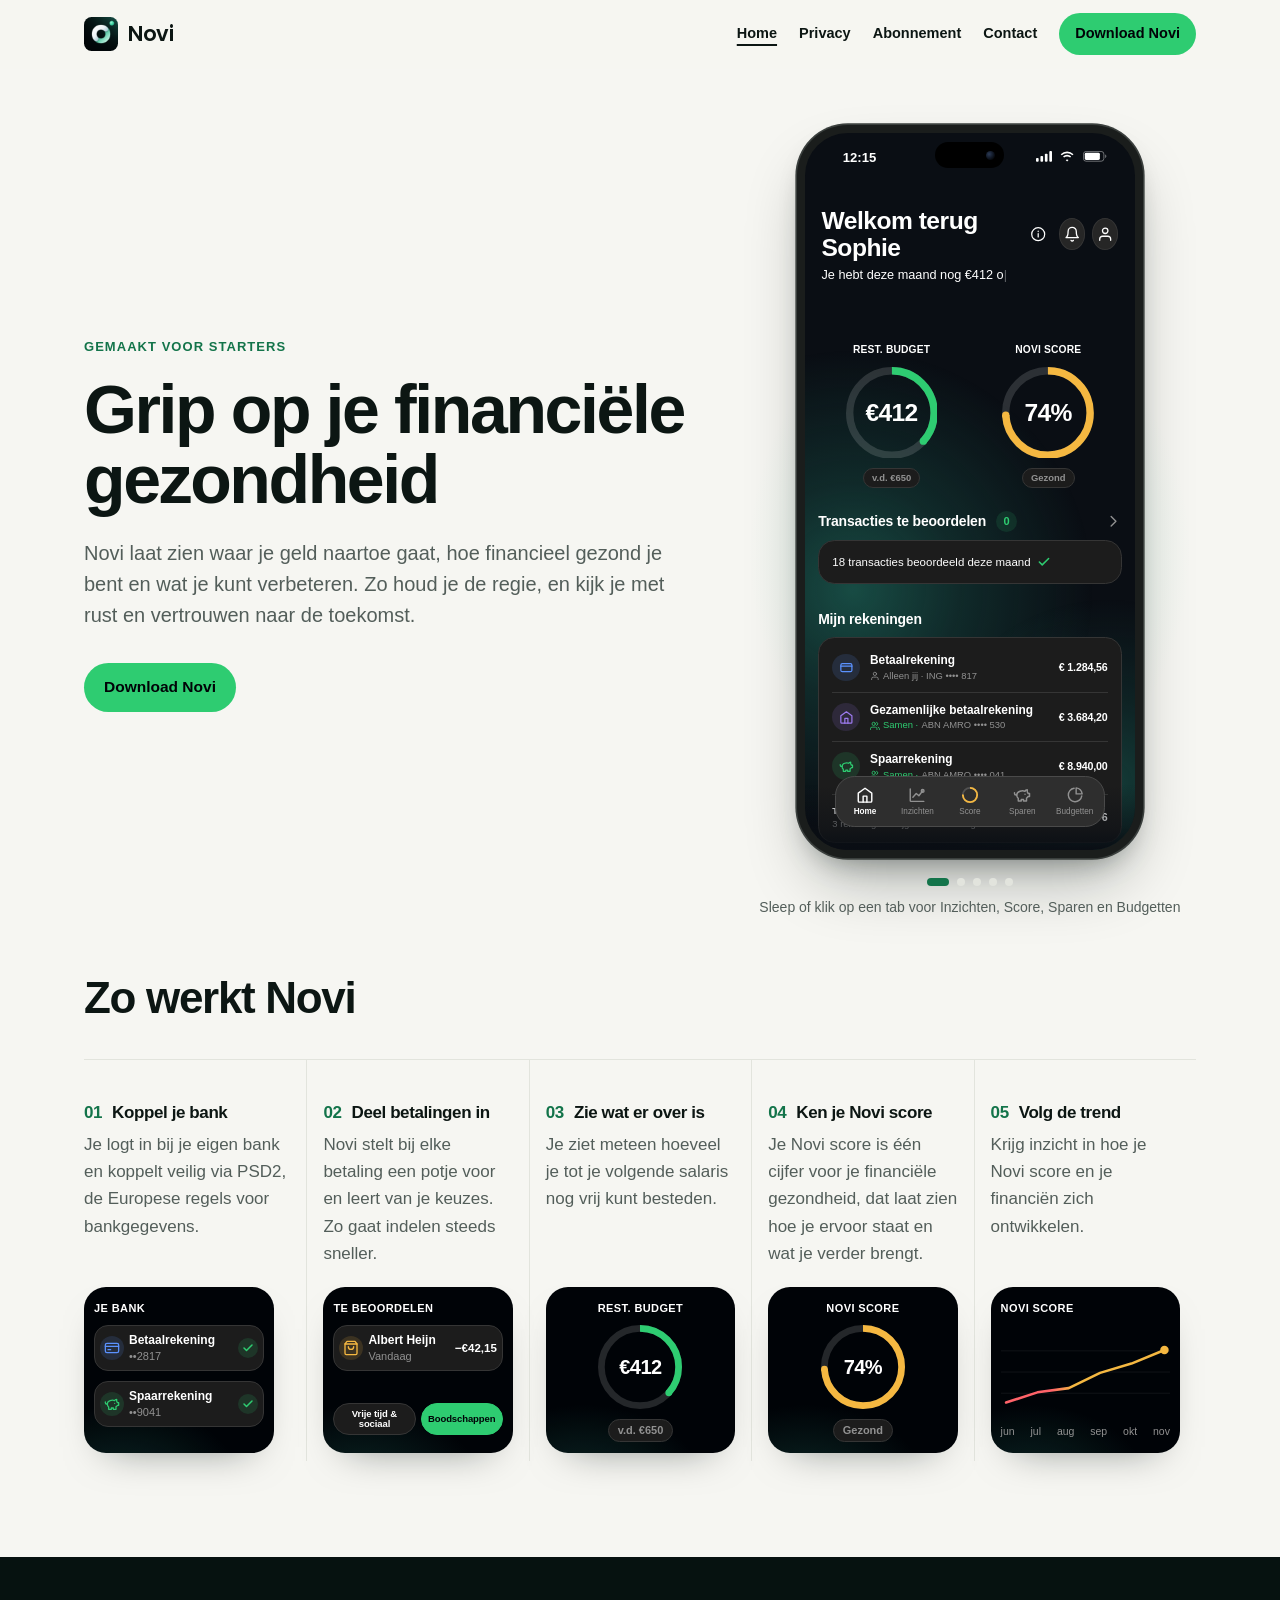
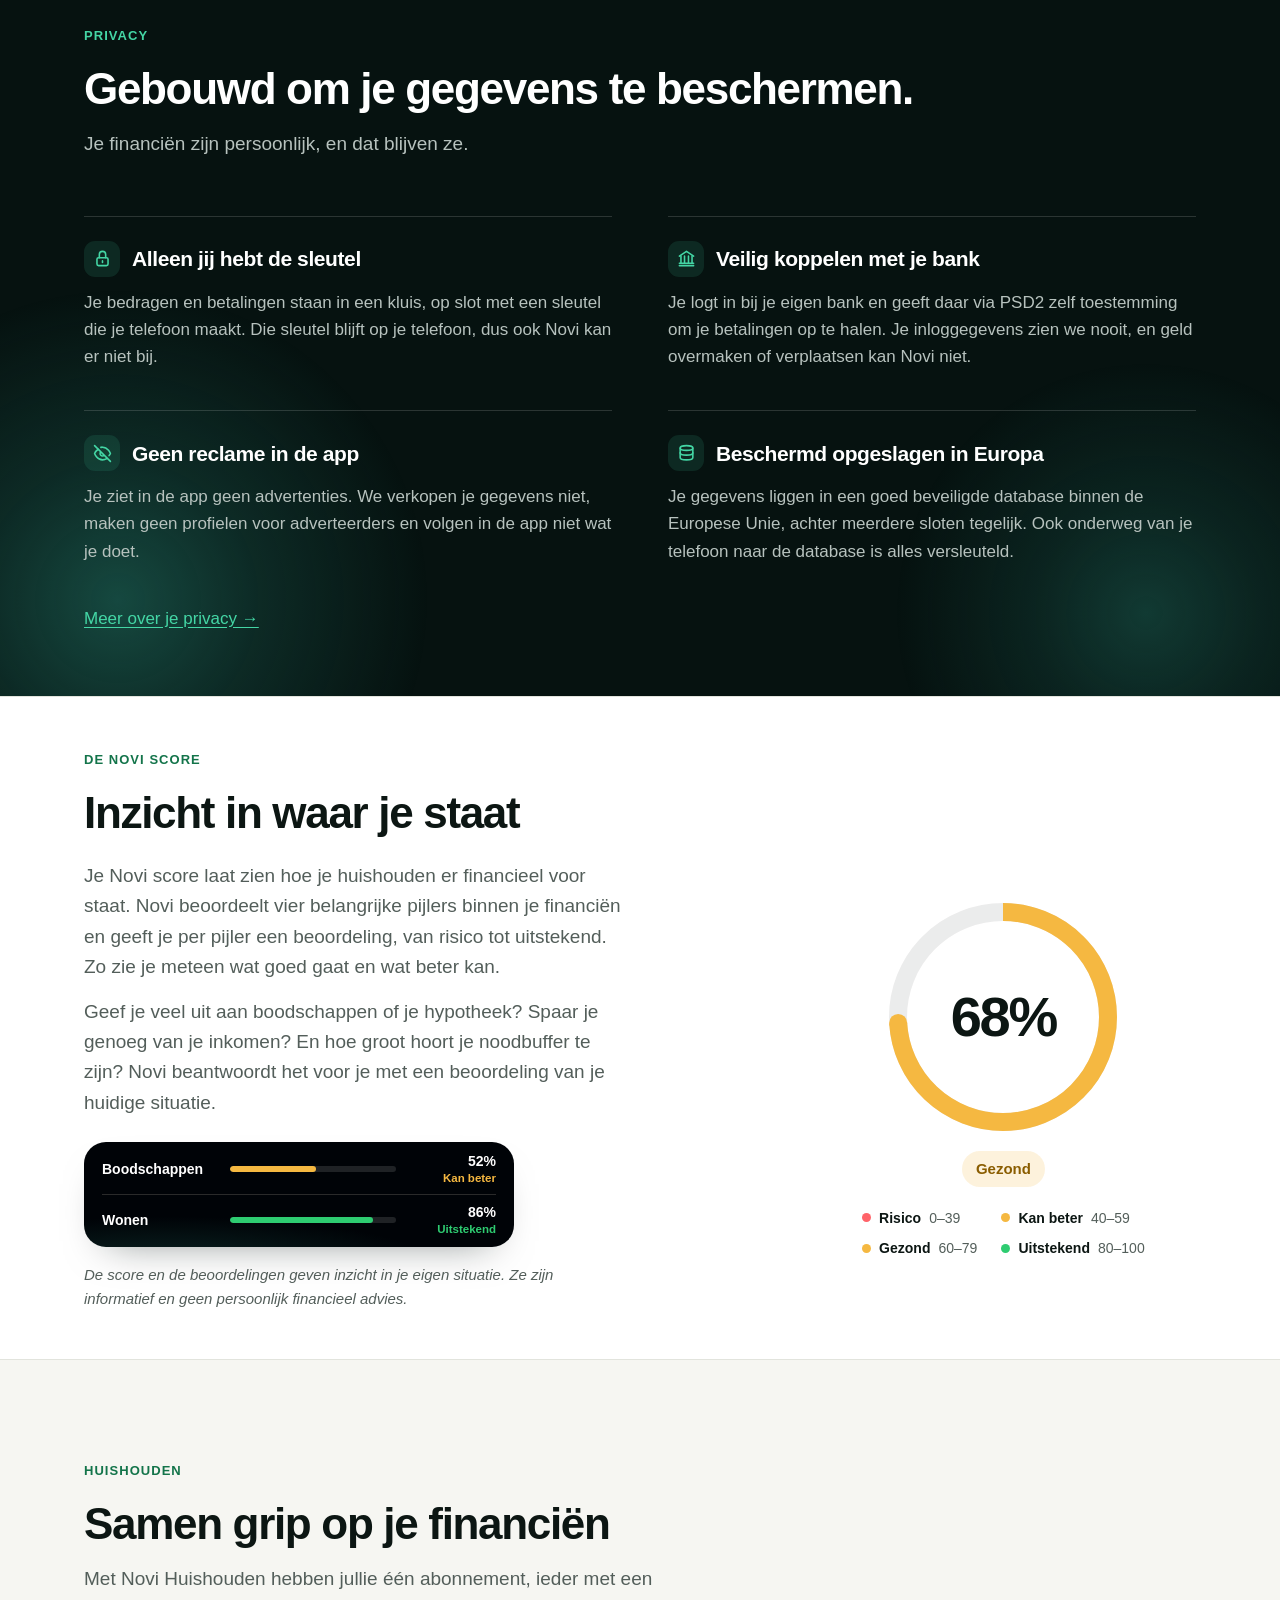
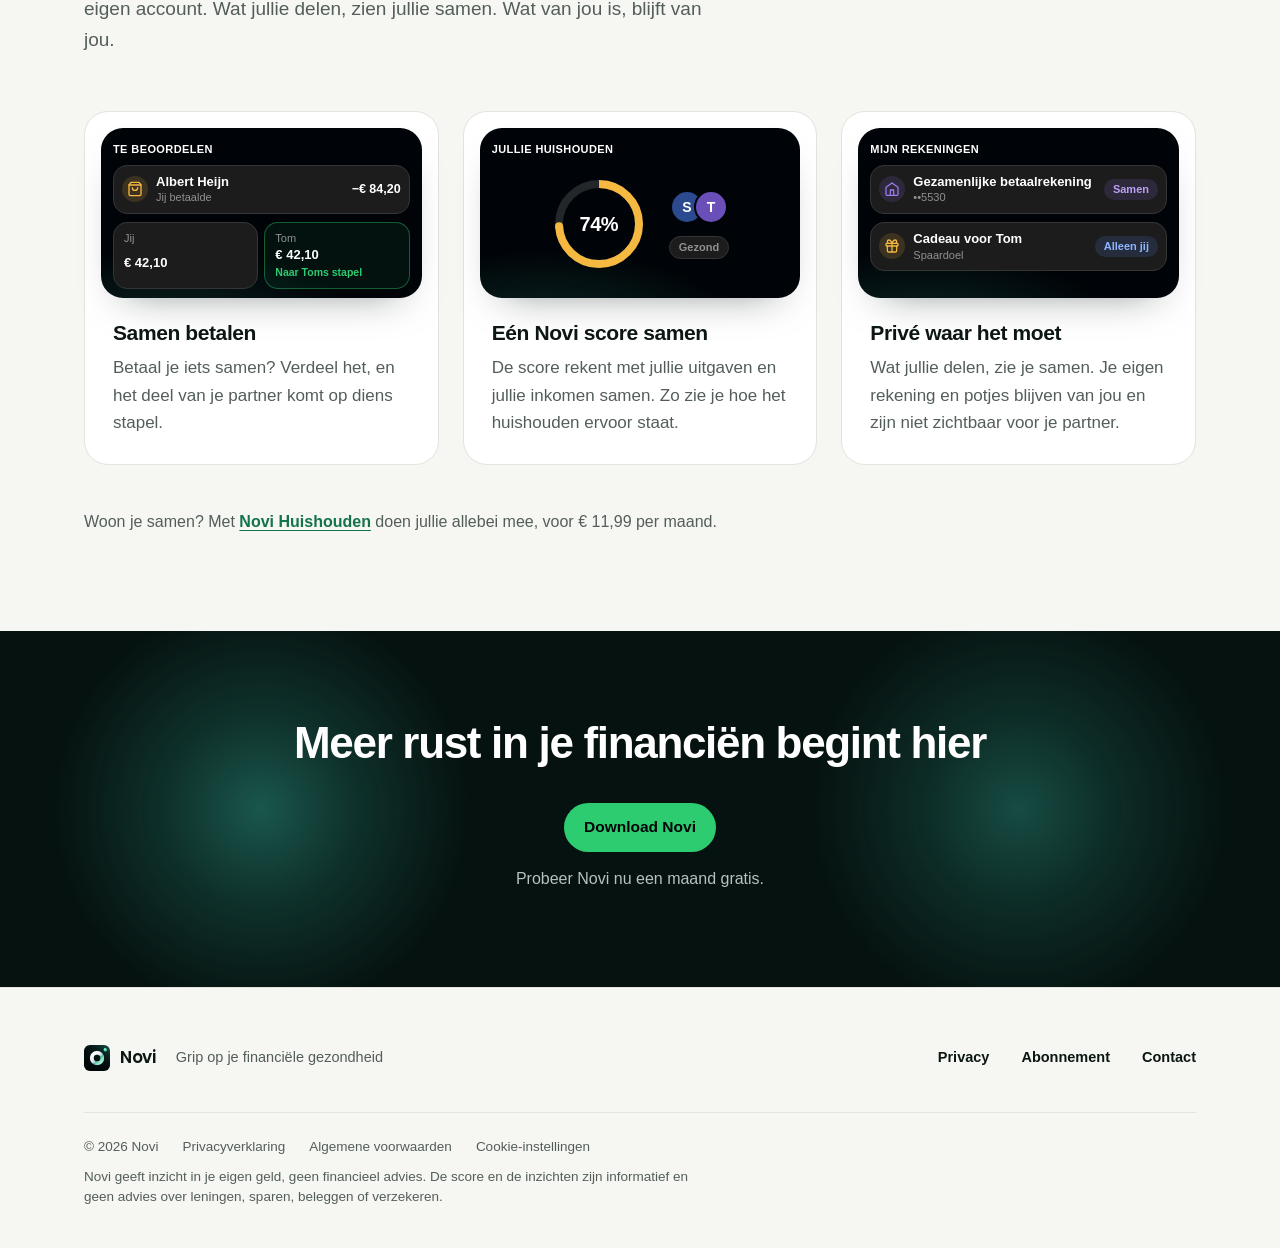
==== commit f96d0d38: "Keuze boven de grafieken: Totaal links, 3 mnd rechts Co-Authored-By: Claude Opus 5.5 <noreply@anthro" ====
--- a/index.html
+++ b/index.html
@@ -305,28 +305,17 @@
                   <div class="b-sectie">Netto inkomsten <svg width="16" height="16" viewBox="0 0 24 24" fill="none" stroke="#fff" stroke-width="1.8" stroke-linecap="round"><circle cx="12" cy="12" r="9.5"/><path d="M12 11v5M12 7.6v.6"/></svg></div>
                   <div class="b-kaart">
                     <div class="b-velden">
-                      <span class="b-veld"><b>€</b><span class="vul"></span><b>2.950</b></span>
-                      <span class="b-veld"><b>€</b><span class="vul"></span><b>2.600</b></span>
+                      <span class="b-veld"><b>€</b><span class="vul"></span><svg width="12" height="12" viewBox="0 0 24 24" fill="none" stroke="#919191" stroke-width="2" stroke-linecap="round" stroke-linejoin="round"><path d="M12 20h9M16.5 3.5a2.1 2.1 0 0 1 3 3L7 19l-4 1 1-4Z"/></svg><b>2.950</b></span>
+                      <span class="b-veld"><b>€</b><span class="vul"></span><svg width="12" height="12" viewBox="0 0 24 24" fill="none" stroke="#919191" stroke-width="2" stroke-linecap="round" stroke-linejoin="round"><path d="M12 20h9M16.5 3.5a2.1 2.1 0 0 1 3 3L7 19l-4 1 1-4Z"/></svg><b>2.600</b></span>
                     </div>
                   </div>
                   <div class="b-sectie b-ruimer">Vrij besteedbaar <svg width="16" height="16" viewBox="0 0 24 24" fill="none" stroke="#fff" stroke-width="1.8" stroke-linecap="round"><circle cx="12" cy="12" r="9.5"/><path d="M12 11v5M12 7.6v.6"/></svg></div>
                   <div class="b-kaart">
                     <small class="b-gemiddeld">€636,00 / maand gemiddeld</small>
                     <div class="b-velden">
-                      <span class="b-veld"><b>€</b><span class="vul"></span><b>650</b></span>
-                      <span class="b-veld"><b>€</b><span class="vul"></span><b>600</b></span>
-                    </div>
-                  <div class="b-sectie b-ruimer">Boodschappen <svg width="16" height="16" viewBox="0 0 24 24" fill="none" stroke="#fff" stroke-width="1.8" stroke-linecap="round"><circle cx="12" cy="12" r="9.5"/><path d="M12 11v5M12 7.6v.6"/></svg></div>
-                  <div class="b-kaart">
-                    <small class="b-gemiddeld">€407,00 / maand gemiddeld</small>
-                    <div class="b-velden">
-                      <span class="b-veld"><b>€</b><span class="vul"></span><b>420</b></span>
-                      <span class="b-veld"><b>€</b><span class="vul"></span><b>420</b></span>
-                    </div>
-                  </div>
-                  <!-- Vastgezet: de knop om de maand weer aan te passen, boven de tabbalk, zoals
-                       in de app (24-11-2026). -->
-                  <span class="b-aanpassen">November aanpassen <svg width="15" height="15" viewBox="0 0 24 24" fill="none" stroke="#fff" stroke-width="2" stroke-linecap="round" stroke-linejoin="round"><path d="M12 20h9M16.5 3.5a2.1 2.1 0 0 1 3 3L7 19l-4 1 1-4Z"/></svg></span>
+                      <span class="b-veld"><b>€</b><span class="vul"></span><svg width="12" height="12" viewBox="0 0 24 24" fill="none" stroke="#919191" stroke-width="2" stroke-linecap="round" stroke-linejoin="round"><path d="M12 20h9M16.5 3.5a2.1 2.1 0 0 1 3 3L7 19l-4 1 1-4Z"/></svg><b>650</b></span>
+                      <span class="b-veld"><b>€</b><span class="vul"></span><svg width="12" height="12" viewBox="0 0 24 24" fill="none" stroke="#919191" stroke-width="2" stroke-linecap="round" stroke-linejoin="round"><path d="M12 20h9M16.5 3.5a2.1 2.1 0 0 1 3 3L7 19l-4 1 1-4Z"/></svg><b>600</b></span>
+                    </div>
                   </div>
                 </div>
                 </div>
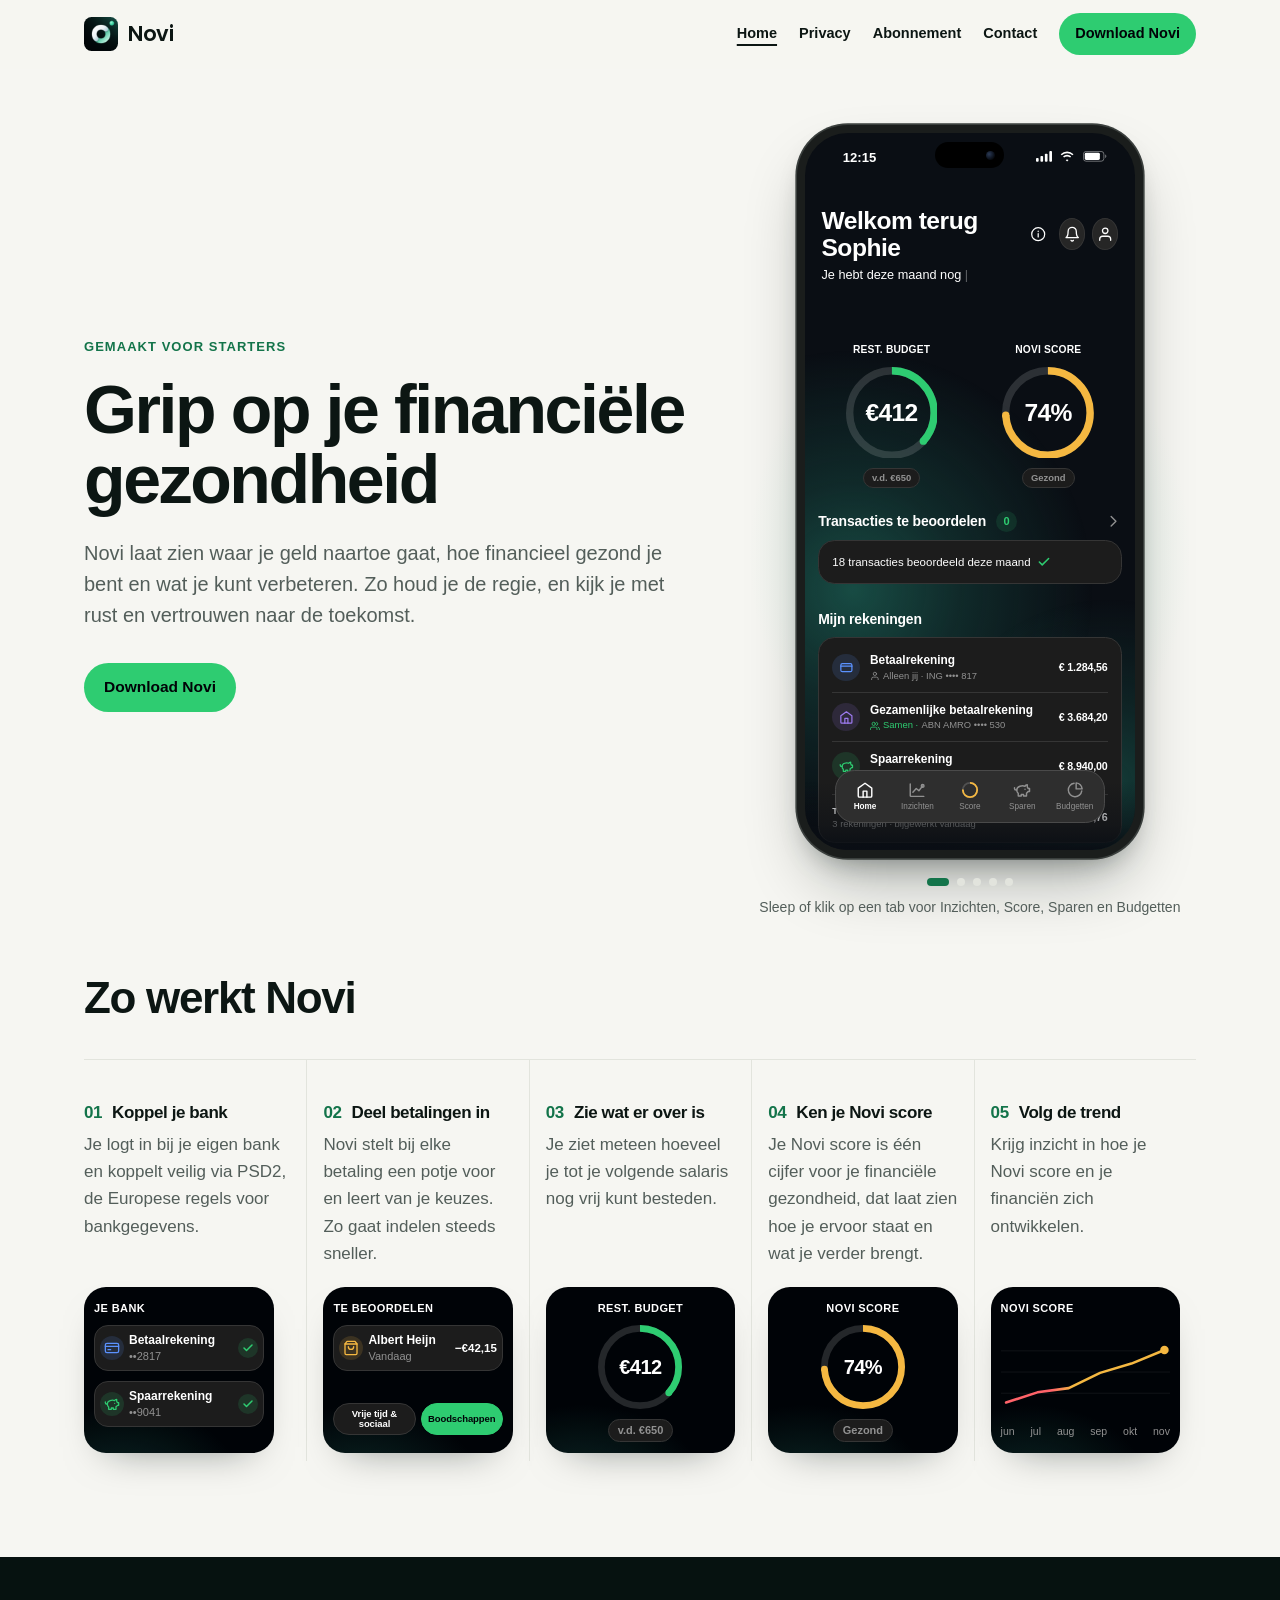
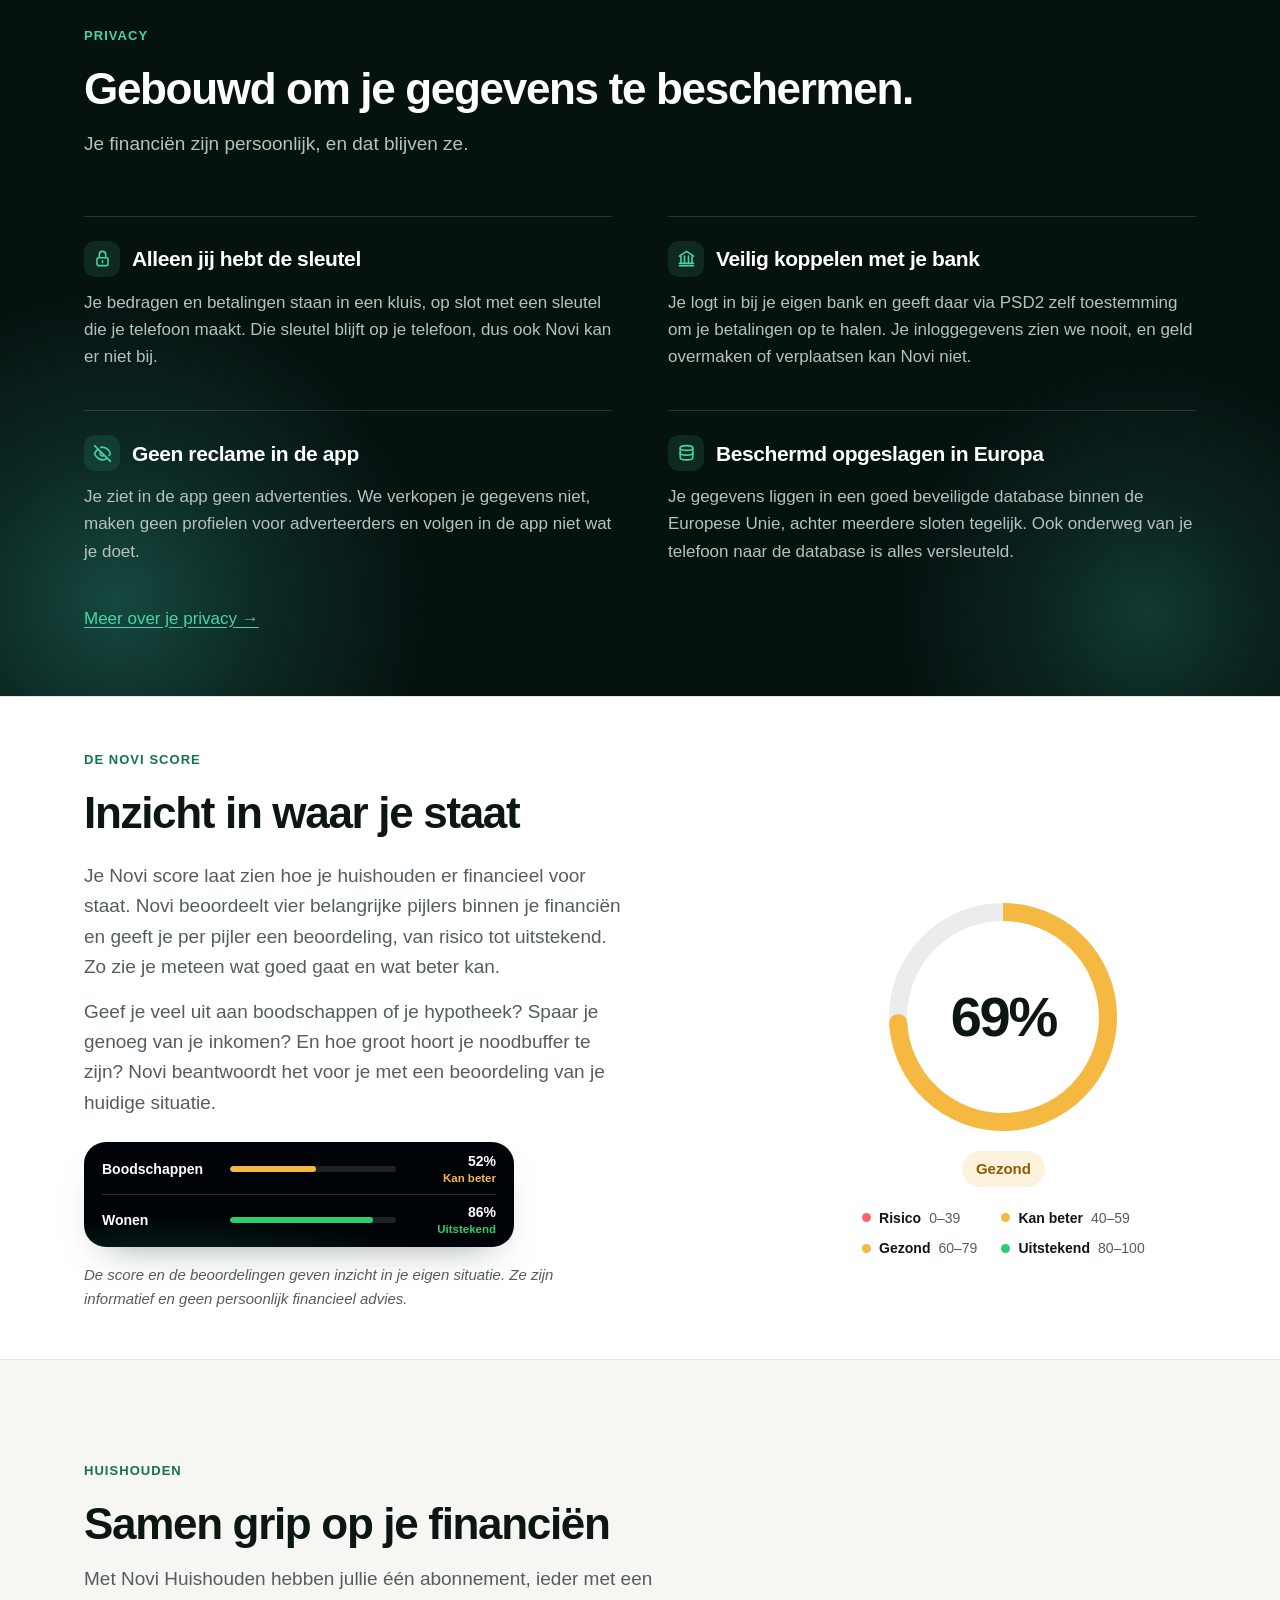
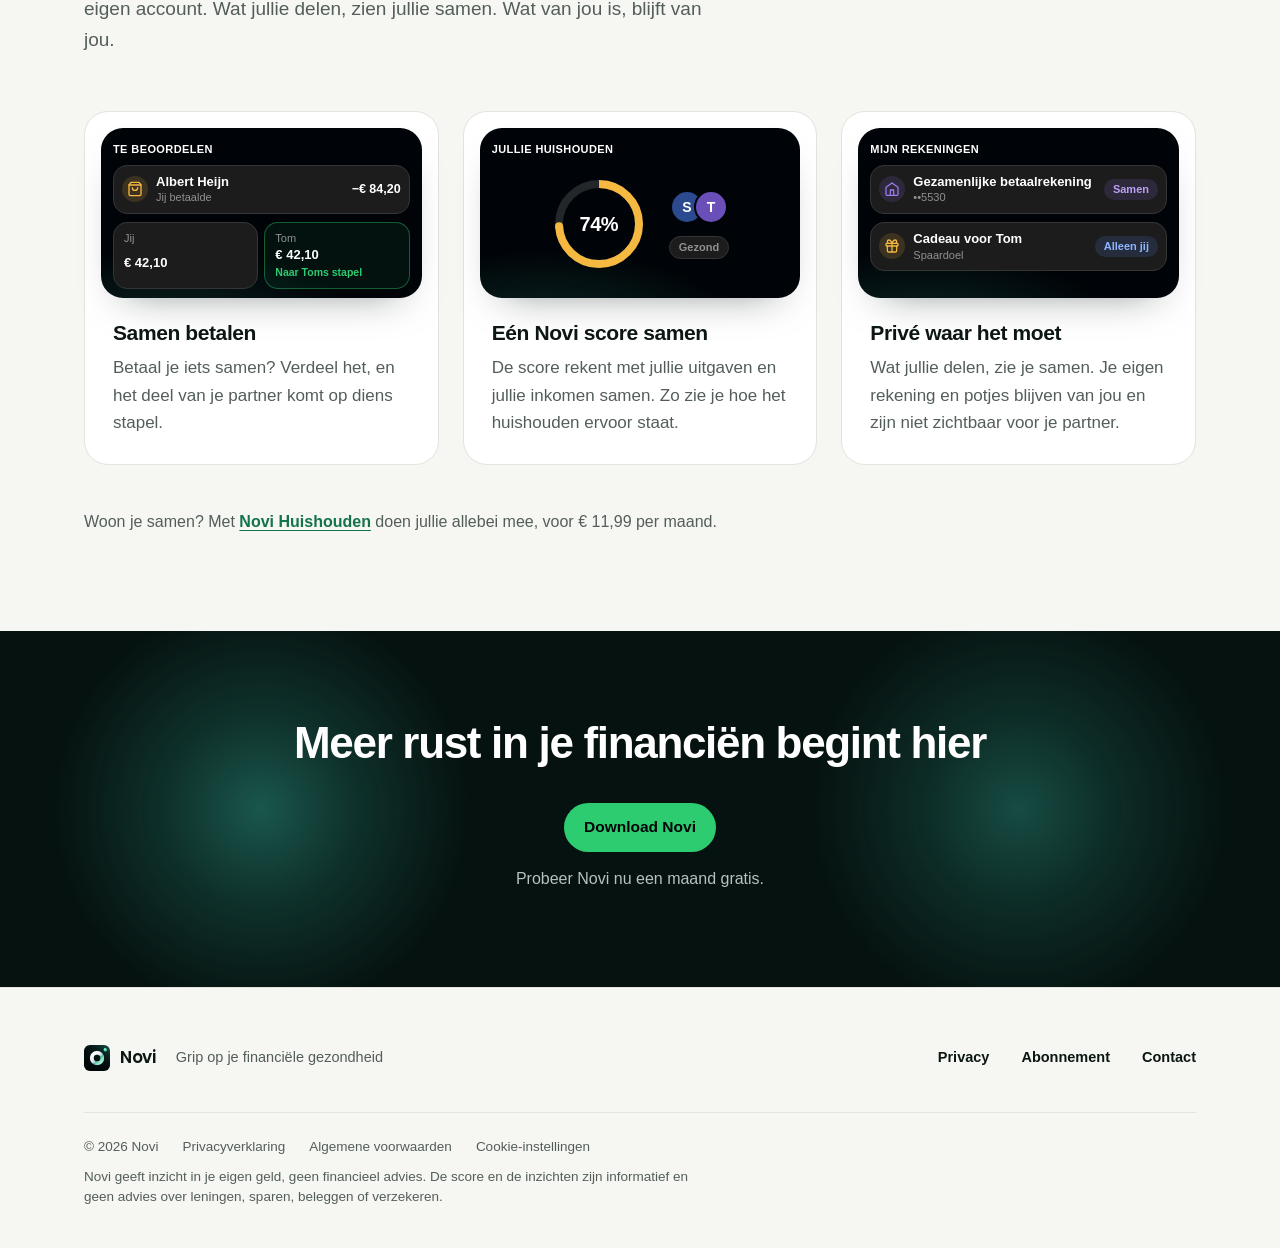
==== commit ef496c53: "Merge tijdelijk-live: Budgetten zoals op de iPhone" ====
--- a/index.html
+++ b/index.html
@@ -305,17 +305,28 @@
                   <div class="b-sectie">Netto inkomsten <svg width="16" height="16" viewBox="0 0 24 24" fill="none" stroke="#fff" stroke-width="1.8" stroke-linecap="round"><circle cx="12" cy="12" r="9.5"/><path d="M12 11v5M12 7.6v.6"/></svg></div>
                   <div class="b-kaart">
                     <div class="b-velden">
-                      <span class="b-veld"><b>€</b><span class="vul"></span><svg width="12" height="12" viewBox="0 0 24 24" fill="none" stroke="#919191" stroke-width="2" stroke-linecap="round" stroke-linejoin="round"><path d="M12 20h9M16.5 3.5a2.1 2.1 0 0 1 3 3L7 19l-4 1 1-4Z"/></svg><b>2.950</b></span>
-                      <span class="b-veld"><b>€</b><span class="vul"></span><svg width="12" height="12" viewBox="0 0 24 24" fill="none" stroke="#919191" stroke-width="2" stroke-linecap="round" stroke-linejoin="round"><path d="M12 20h9M16.5 3.5a2.1 2.1 0 0 1 3 3L7 19l-4 1 1-4Z"/></svg><b>2.600</b></span>
+                      <span class="b-veld"><b>€</b><span class="vul"></span><b>2.950</b></span>
+                      <span class="b-veld"><b>€</b><span class="vul"></span><b>2.600</b></span>
                     </div>
                   </div>
                   <div class="b-sectie b-ruimer">Vrij besteedbaar <svg width="16" height="16" viewBox="0 0 24 24" fill="none" stroke="#fff" stroke-width="1.8" stroke-linecap="round"><circle cx="12" cy="12" r="9.5"/><path d="M12 11v5M12 7.6v.6"/></svg></div>
                   <div class="b-kaart">
                     <small class="b-gemiddeld">€636,00 / maand gemiddeld</small>
                     <div class="b-velden">
-                      <span class="b-veld"><b>€</b><span class="vul"></span><svg width="12" height="12" viewBox="0 0 24 24" fill="none" stroke="#919191" stroke-width="2" stroke-linecap="round" stroke-linejoin="round"><path d="M12 20h9M16.5 3.5a2.1 2.1 0 0 1 3 3L7 19l-4 1 1-4Z"/></svg><b>650</b></span>
-                      <span class="b-veld"><b>€</b><span class="vul"></span><svg width="12" height="12" viewBox="0 0 24 24" fill="none" stroke="#919191" stroke-width="2" stroke-linecap="round" stroke-linejoin="round"><path d="M12 20h9M16.5 3.5a2.1 2.1 0 0 1 3 3L7 19l-4 1 1-4Z"/></svg><b>600</b></span>
-                    </div>
+                      <span class="b-veld"><b>€</b><span class="vul"></span><b>650</b></span>
+                      <span class="b-veld"><b>€</b><span class="vul"></span><b>600</b></span>
+                    </div>
+                  <div class="b-sectie b-ruimer">Boodschappen <svg width="16" height="16" viewBox="0 0 24 24" fill="none" stroke="#fff" stroke-width="1.8" stroke-linecap="round"><circle cx="12" cy="12" r="9.5"/><path d="M12 11v5M12 7.6v.6"/></svg></div>
+                  <div class="b-kaart">
+                    <small class="b-gemiddeld">€407,00 / maand gemiddeld</small>
+                    <div class="b-velden">
+                      <span class="b-veld"><b>€</b><span class="vul"></span><b>420</b></span>
+                      <span class="b-veld"><b>€</b><span class="vul"></span><b>420</b></span>
+                    </div>
+                  </div>
+                  <!-- Vastgezet: de knop om de maand weer aan te passen, boven de tabbalk, zoals
+                       in de app (24-11-2026). -->
+                  <span class="b-aanpassen">November aanpassen <svg width="15" height="15" viewBox="0 0 24 24" fill="none" stroke="#fff" stroke-width="2" stroke-linecap="round" stroke-linejoin="round"><path d="M12 20h9M16.5 3.5a2.1 2.1 0 0 1 3 3L7 19l-4 1 1-4Z"/></svg></span>
                   </div>
                 </div>
                 </div>
--- a/style.css
+++ b/style.css
@@ -642,7 +642,7 @@
   left: 0;
   right: 0;
   bottom: 0;
-  height: 144px;
+  height: 151px;
   pointer-events: none;
   background: linear-gradient(
     to bottom,
@@ -653,16 +653,17 @@
   );
 }
 
-/* Zoals TabBar in de app (24-11-2026): 62 hoog, 36 van de zijkant (TAB_BAR_MARGE) en 28
-   van de onderkant (de thuisbalk min 6). Hij zweeft over de inhoud, dus wat onderaan staat,
+/* Zoals TabBar in de app (24-11-2026): 36 van de zijkant (TAB_BAR_MARGE). Hoogte en afstand
+   tot de onderkant gemeten op een schermafbeelding van Wouters iPhone: 64 hoog, 33 van de
+   onderkant (de code zegt 62 en 28). Hij zweeft over de inhoud, dus wat onderaan staat,
    valt er net als in de app half of helemaal achter. */
 .tabbalk {
   position: absolute;
   z-index: 3;
   left: 36px;
   right: 36px;
-  bottom: 28px;
-  height: 62px;
+  bottom: 33px;
+  height: 64px;
   border-radius: 24px;
   background: #2e2e2e;
   border: 0.5px solid #4a4a4a;
@@ -1122,6 +1123,11 @@
 /* Geen lijn tussen Gereserveerd door en het totaal, zoals in de app (24-11-2026). */
 .b-deel.ander + .b-deel.totaal {
   border-top: 0;
+  padding-top: 3px;
+}
+
+.b-deel.ander {
+  padding-bottom: 3px;
 }
 
 /* De mutaties van de maand, ingeklapt zoals op Sparen in de app: links de stand aan het
@@ -1475,6 +1481,27 @@
 
 .b-veld .vul {
   flex: 1;
+}
+
+/* De maand staat vast: boven de tabbalk de knop om hem weer aan te passen, zoals in de app.
+   46 hoog, 8 boven de tabbalk, in de kleur van de tabbalk (24-11-2026). */
+.b-aanpassen {
+  position: absolute;
+  left: 36px;
+  right: 36px;
+  bottom: 105px;
+  height: 46px;
+  display: flex;
+  align-items: center;
+  justify-content: center;
+  gap: 8px;
+  border-radius: 24px;
+  background: #2e2e2e;
+  border: 0.5px solid #4a4a4a;
+  box-shadow: 0 8px 18px #00000073;
+  font-size: 14.5px;
+  font-weight: 700;
+  letter-spacing: -0.2px;
 }
 
 @media (prefers-reduced-motion: reduce) {
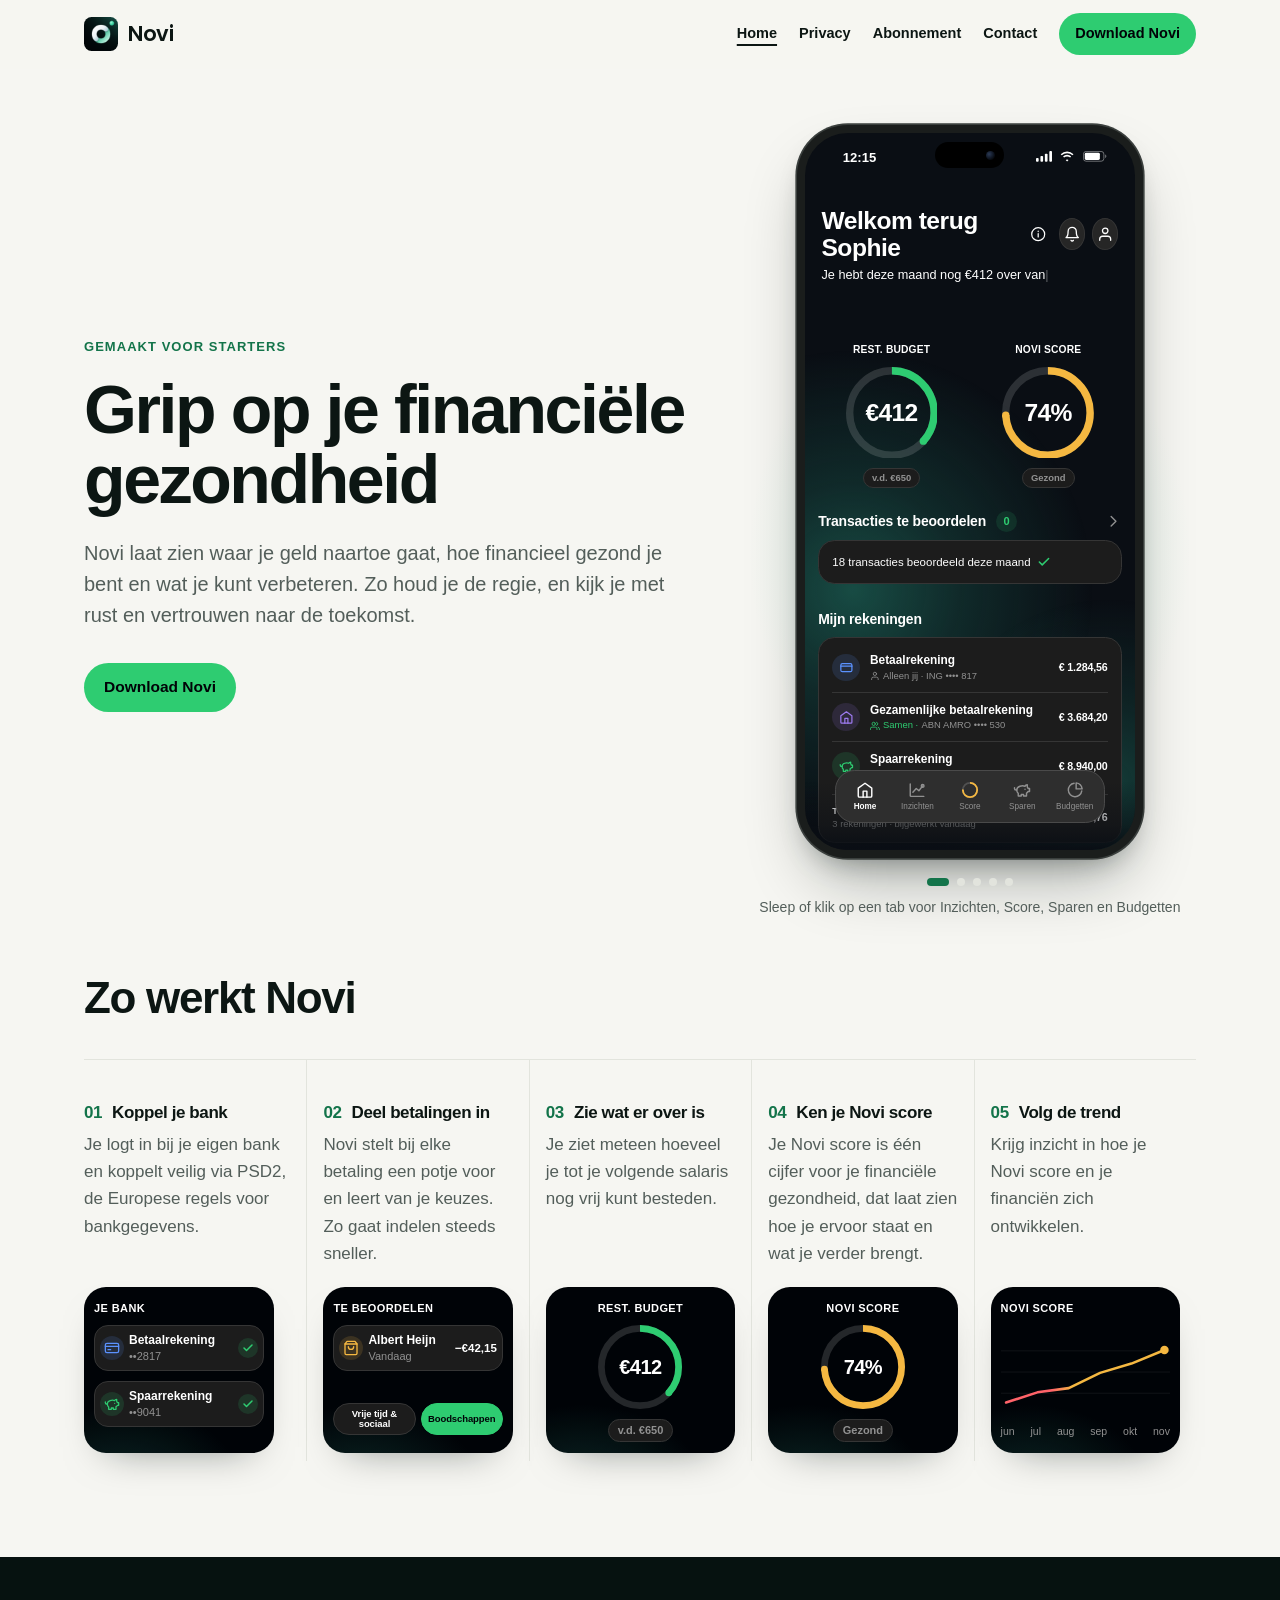
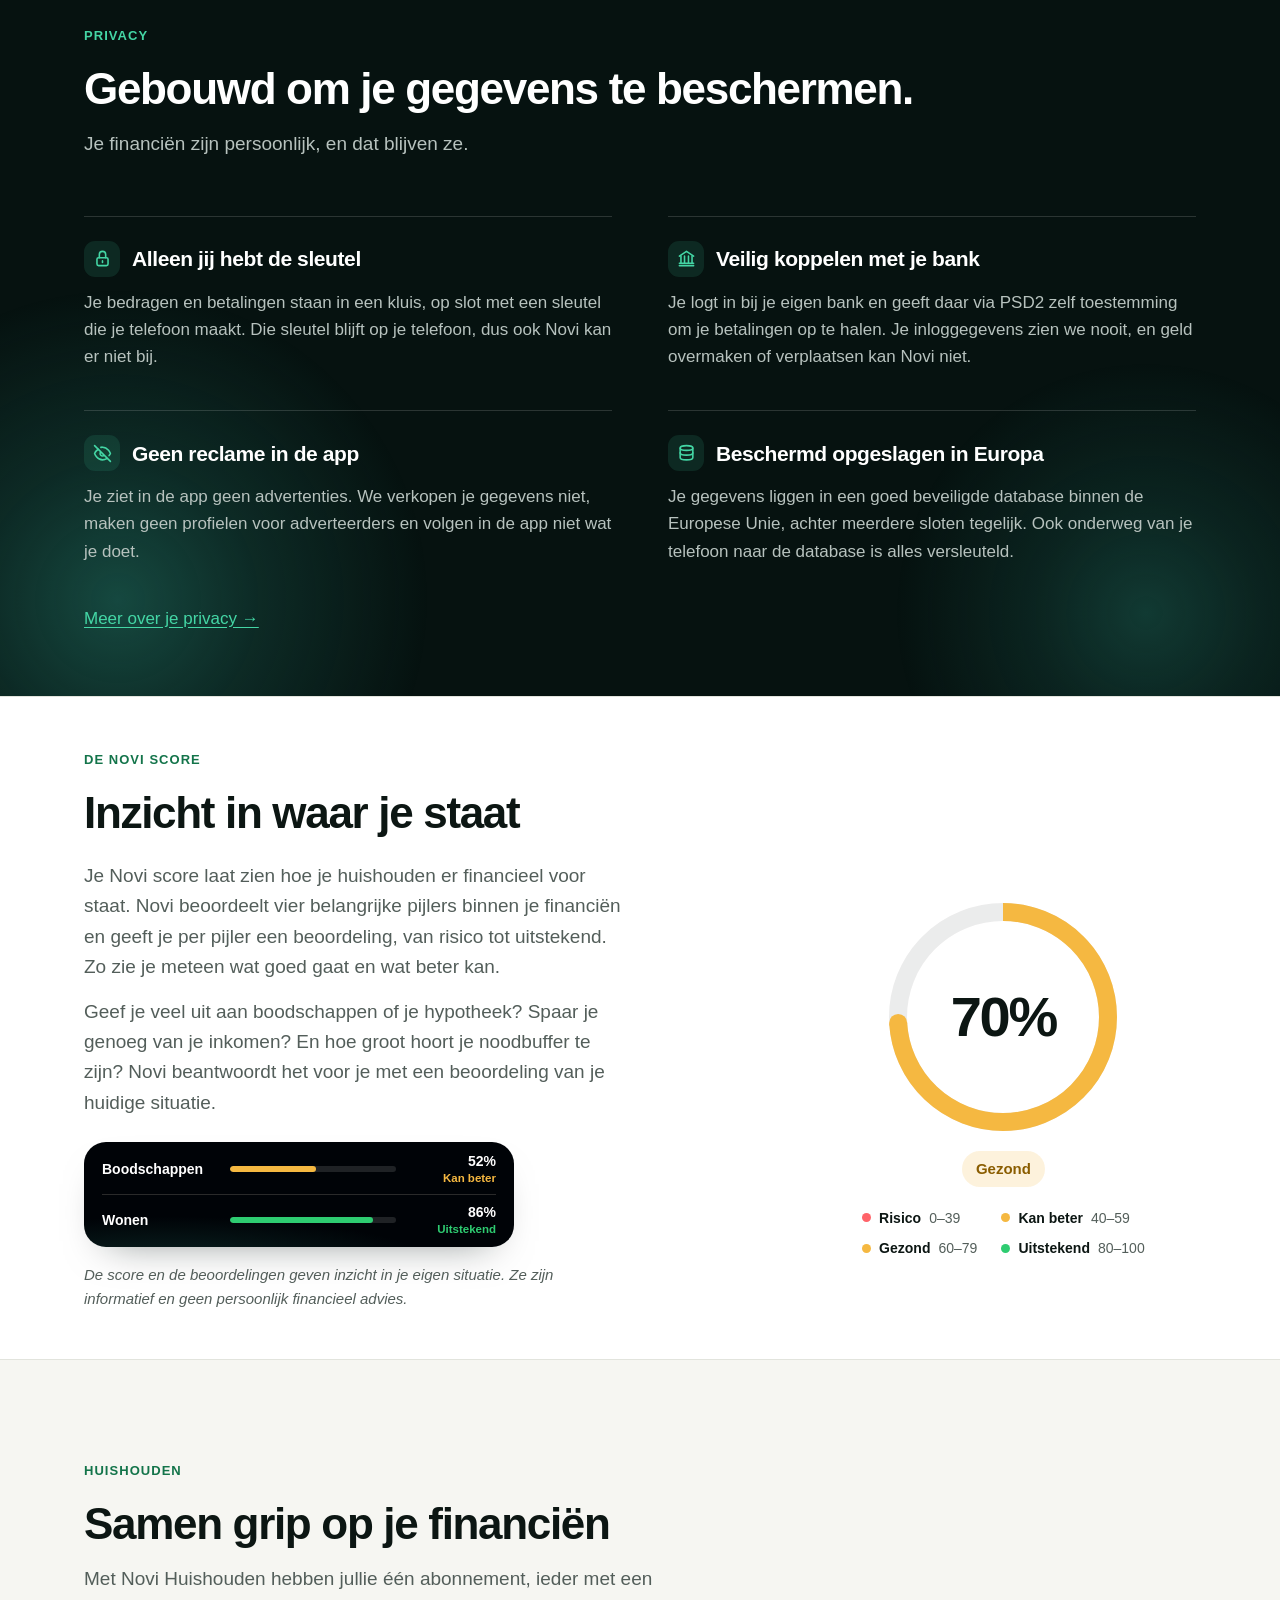
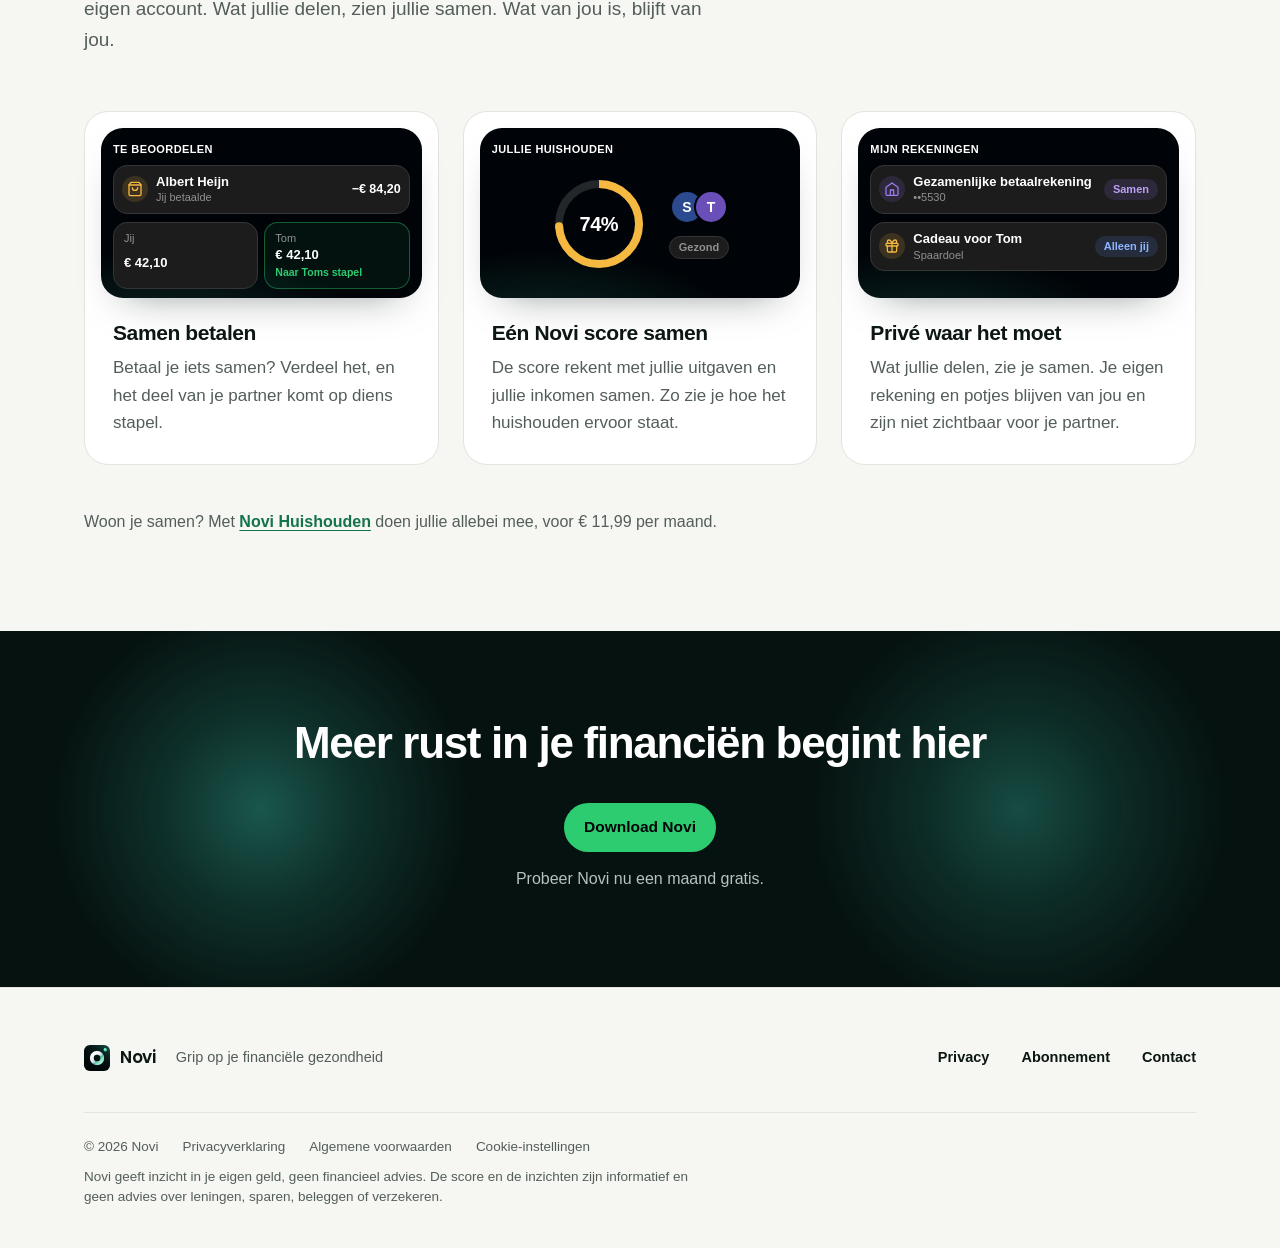
==== commit 255ef387: "Telefoon: Budgetten zoals op Wouters iPhone, Totaal dichter bij Gereserveerd Nagelegd op een scherma" ====
--- a/index.html
+++ b/index.html
@@ -15,7 +15,7 @@
     <link rel="apple-touch-icon" href="icon.png?v=20261121" />
     <!-- Vóór de opmaak, zodat de kopbalk op de telefoon meteen goed staat (31-10-2026). -->
     <script>document.documentElement.classList.add('js');</script>
-    <link rel="stylesheet" href="style.css?v=20261124l" />
+    <link rel="stylesheet" href="style.css?v=20261124k" />
   </head>
   <body>
     <header class="kop">
@@ -162,7 +162,7 @@
                   </div>
                   <div class="b-sub"><span>24 okt – 23 nov</span><span>Nog 12 dagen</span></div>
                   <p class="b-zin b-status">Je ligt op schema. Je hebt nog €412 vrij te besteden, €34 per dag tot je salaris.</p>
-                  <div class="b-grafiekkop"><span class="b-periode"><span>Totaal</span><span class="aan">3 mnd</span></span><div class="b-lees"><i style="background: #2ECC71"></i>€1.826</div></div>
+                  <div class="b-grafiekkop"><span class="b-periode"><span class="aan">3 mnd</span><span>Totaal</span></span><div class="b-lees"><i style="background: #2ECC71"></i>€1.826</div></div>
                   <svg class="b-grafiek" viewBox="0 0 370 176">
                     <path d="M60 103.3H362M60 56.7H362M60 10H362" stroke="#353535" stroke-dasharray="3 4"/>
                     <text x="0" y="107">€1.000</text><text x="0" y="60.5">€2.000</text><text x="0" y="14">€3.000</text>
@@ -216,7 +216,7 @@
                     </span>
                   </div>
                   <p class="b-zin">November gaan jullie naar verwachting afsluiten op 76%. Hierbij zal jullie Novi score stijgen met <b class="b-plus">2%p.</b></p>
-                  <div class="b-grafiekkop"><span class="b-periode"><span class="aan">Totaal</span><span>3 mnd</span></span><div class="b-lees b-lees-maand"><span><i style="background: #F5B841"></i>nov</span><b>76%</b></div></div>
+                  <div class="b-grafiekkop"><span class="b-periode"><span>3 mnd</span><span class="aan">Totaal</span></span><div class="b-lees b-lees-maand"><span><i style="background: #F5B841"></i>nov</span><b>76%</b></div></div>
                   <svg class="b-grafiek" viewBox="0 0 370 152">
                     <defs>
                       <linearGradient id="b-score" gradientUnits="userSpaceOnUse" x1="20" y1="0" x2="350" y2="0"><stop offset="0" stop-color="#FF6369"/><stop offset=".22" stop-color="#FF6369"/><stop offset=".36" stop-color="#F5B841"/><stop offset="1" stop-color="#F5B841"/></linearGradient>
@@ -253,7 +253,7 @@
                     <span class="b-info"><svg width="20" height="20" viewBox="0 0 24 24" fill="none" stroke="#fff" stroke-width="1.8" stroke-linecap="round"><circle cx="12" cy="12" r="9.5"/><path d="M12 11v5M12 7.6v.6"/></svg></span>
                   </div>
                   <p class="b-zin">Jullie hebben €8.940 op jullie spaarrekening. Hiervan is €6.213 spaargeld en €2.727 gereserveerd voor andere doeleinden.</p>
-                  <div class="b-grafiekkop"><span class="b-periode"><span class="aan">Totaal</span><span>3 mnd</span></span><div class="b-lees b-lees-maand"><span><i style="background: #2ECC71"></i>nov</span><b>€6.212,55</b></div></div>
+                  <div class="b-grafiekkop"><span class="b-periode"><span>3 mnd</span><span class="aan">Totaal</span></span><div class="b-lees b-lees-maand"><span><i style="background: #2ECC71"></i>nov</span><b>€6.212,55</b></div></div>
                   <svg class="b-grafiek" viewBox="0 0 370 176">
                     <path d="M60 103.3H362M60 56.7H362M60 10H362" stroke="#353535" stroke-dasharray="3 4"/>
                     <text x="0" y="107">€4.000</text><text x="0" y="60.5">€5.500</text><text x="0" y="14">€7.000</text>
@@ -827,7 +827,7 @@
         if (!location.hash) document.documentElement.scrollIntoView({ block: 'start', behavior: 'instant' });
       });
     </script>
-    <script src="veeg.js?v=20261124l"></script>
+    <script src="veeg.js?v=20261124k"></script>
     <script src="menu.js?v=20261031o"></script>
     <script src="cookies.js"></script>
     <!-- Bezoekers tellen zonder cookies en zonder IP-adressen (GoatCounter, 28-10-2026). -->
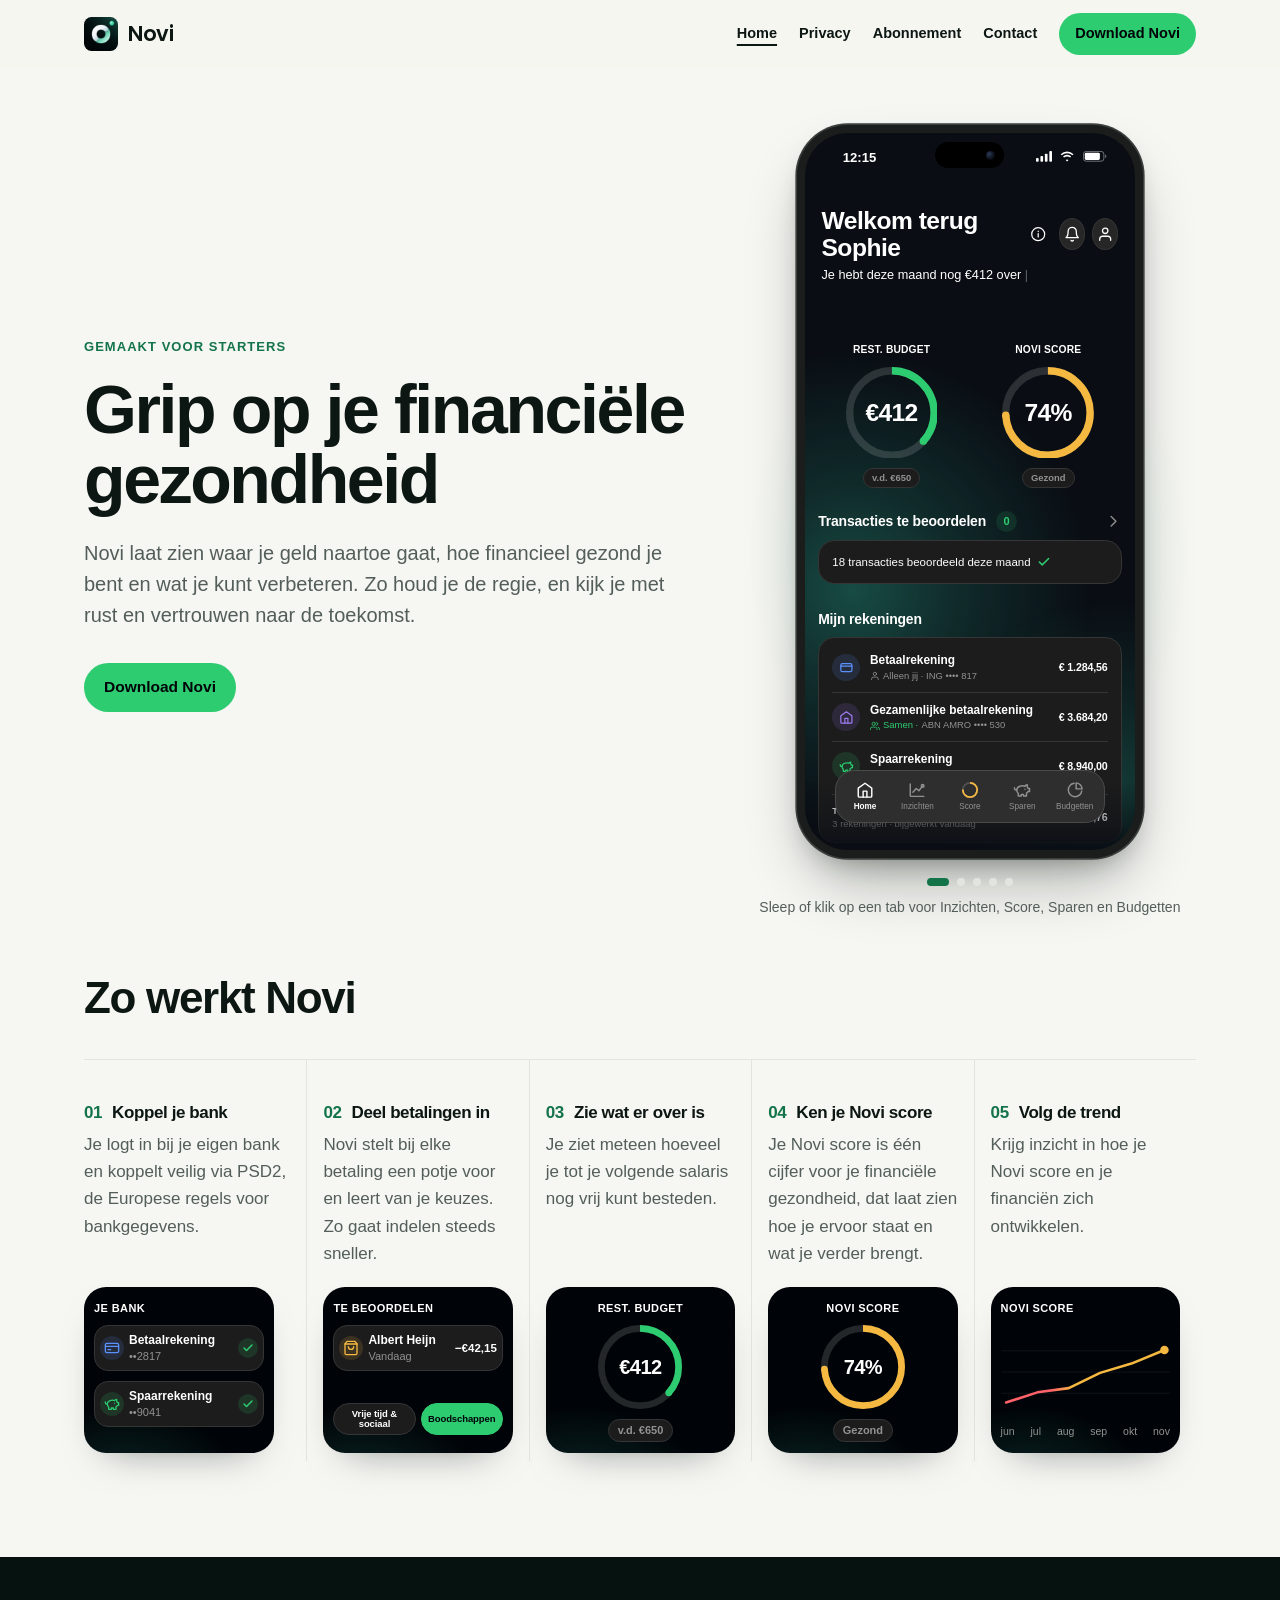
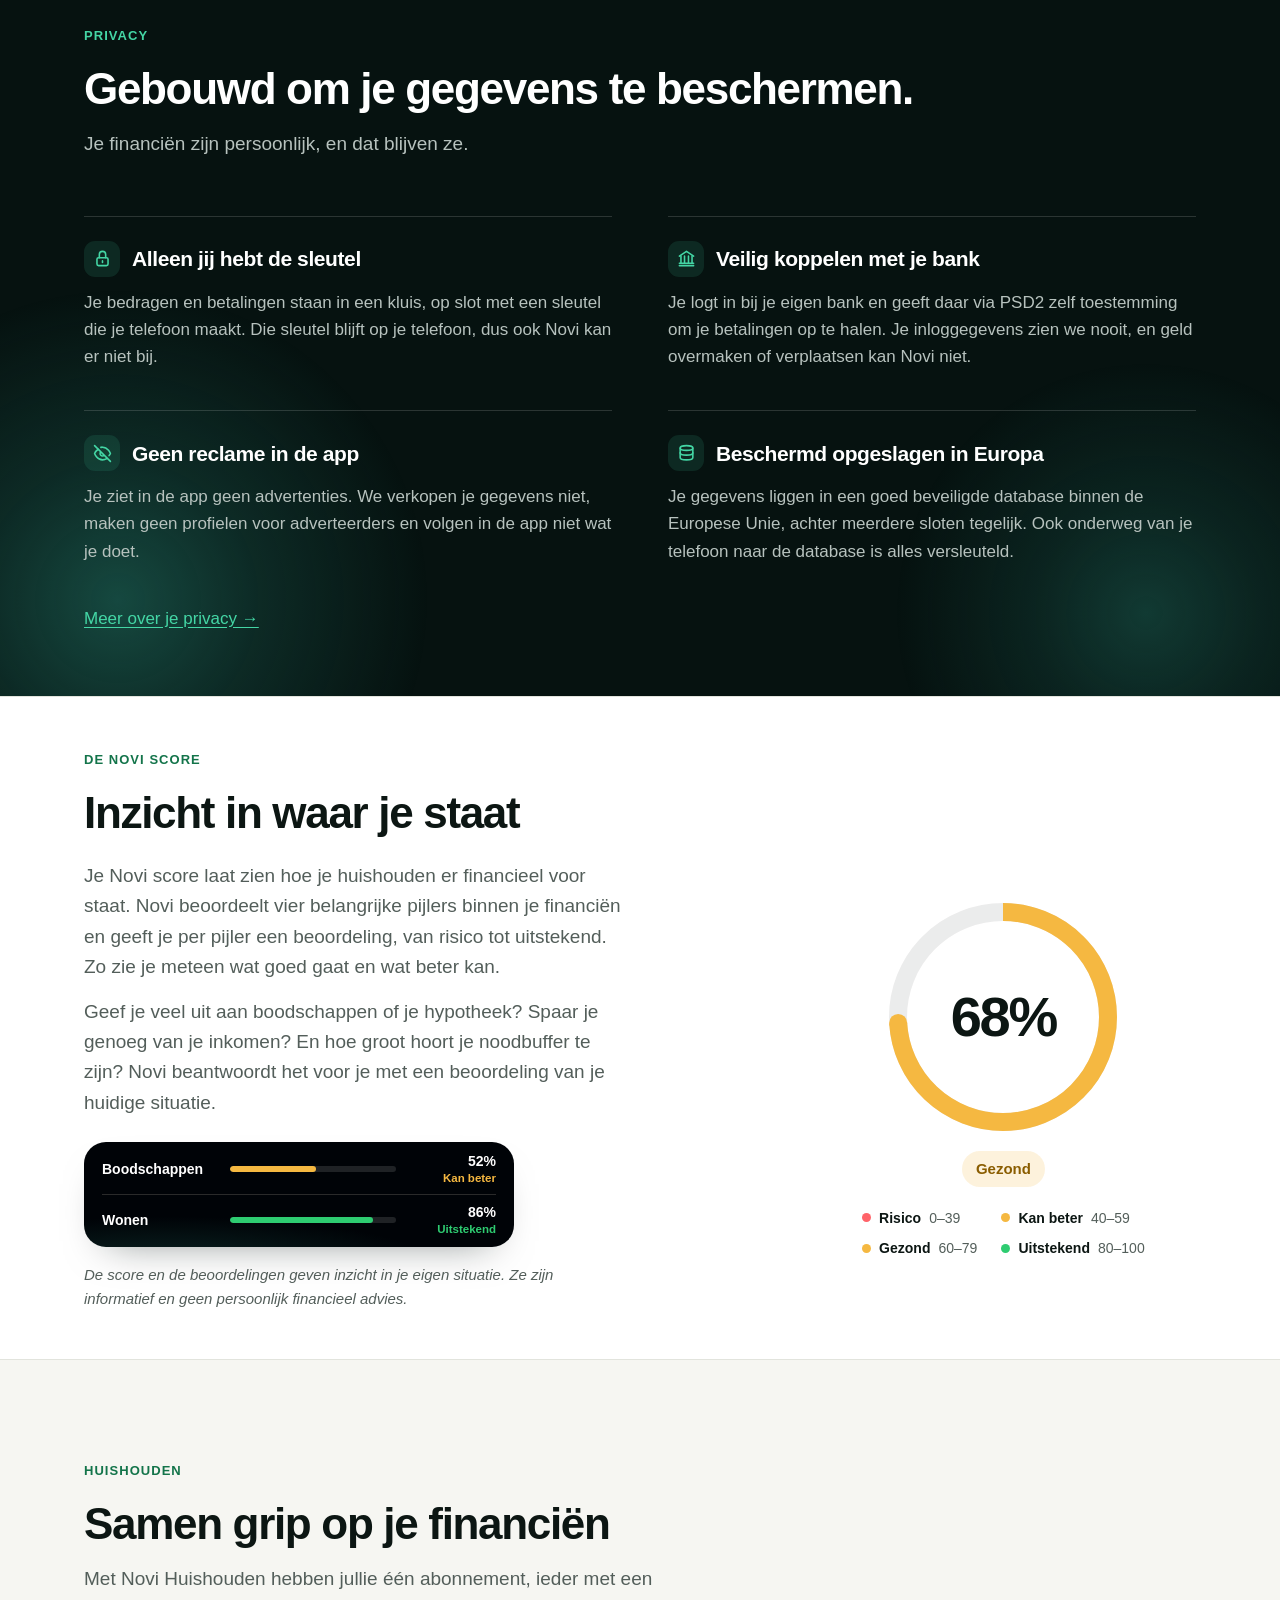
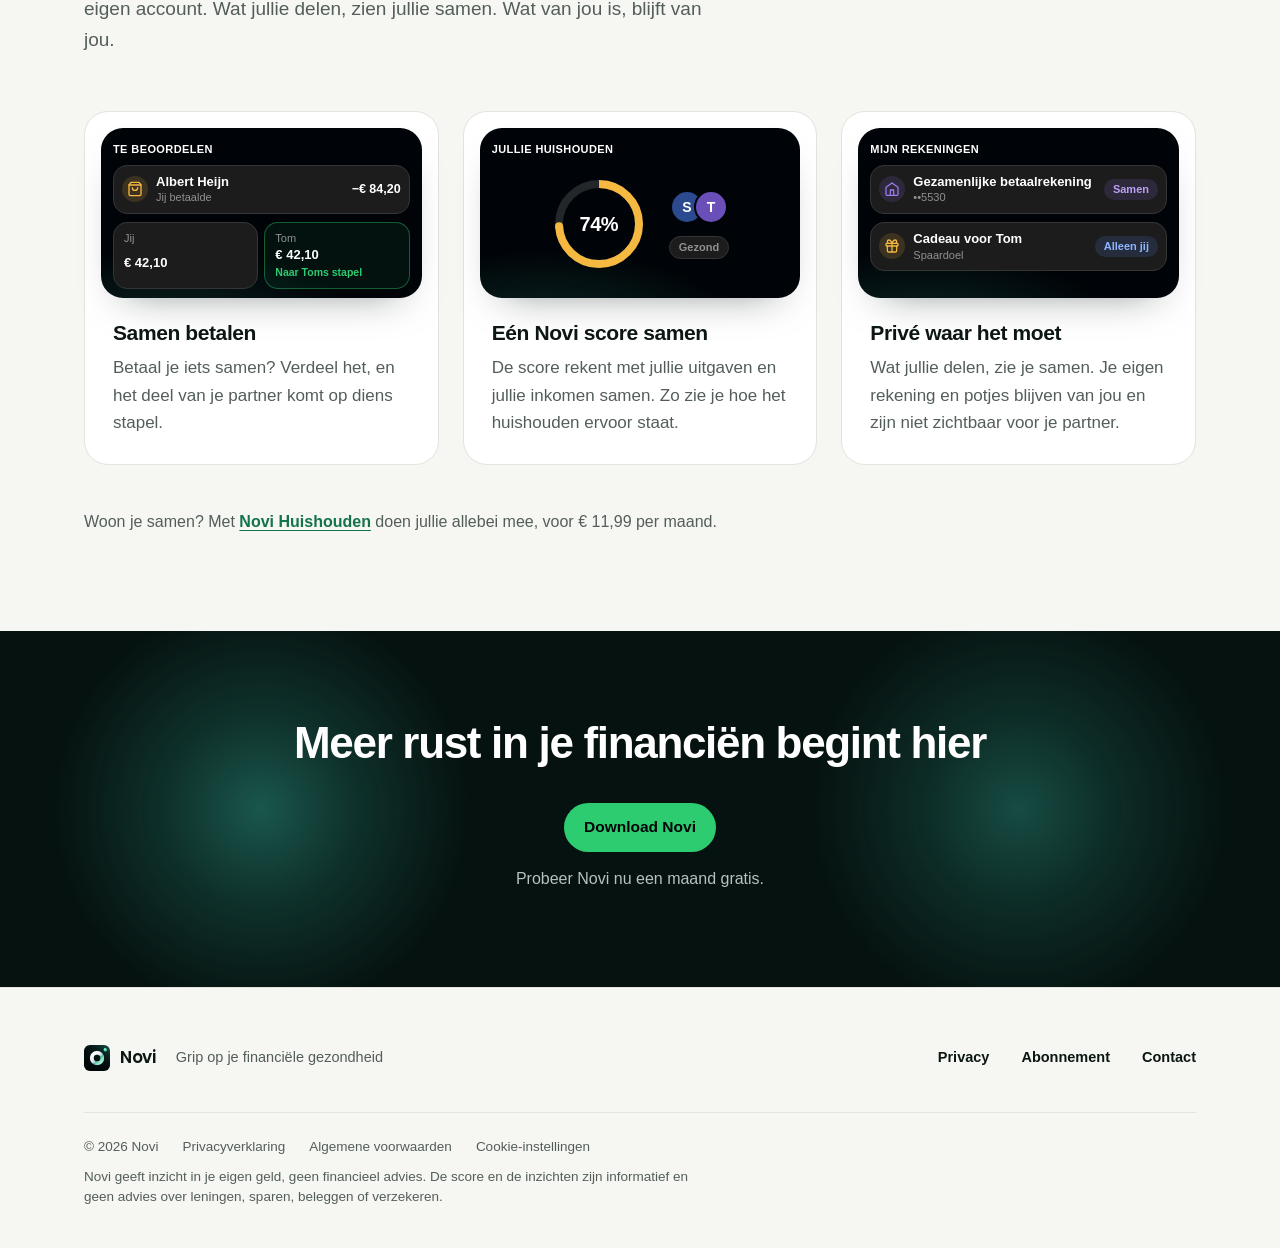
==== commit e8024a88: "Stylesheet-versie opgehoogd, zodat de nieuwe tabbalk en Budgetten meteen laden Co-Authored-By: Claud" ====
--- a/index.html
+++ b/index.html
@@ -15,7 +15,7 @@
     <link rel="apple-touch-icon" href="icon.png?v=20261121" />
     <!-- Vóór de opmaak, zodat de kopbalk op de telefoon meteen goed staat (31-10-2026). -->
     <script>document.documentElement.classList.add('js');</script>
-    <link rel="stylesheet" href="style.css?v=20261124k" />
+    <link rel="stylesheet" href="style.css?v=20261124n" />
   </head>
   <body>
     <header class="kop">
@@ -162,7 +162,7 @@
                   </div>
                   <div class="b-sub"><span>24 okt – 23 nov</span><span>Nog 12 dagen</span></div>
                   <p class="b-zin b-status">Je ligt op schema. Je hebt nog €412 vrij te besteden, €34 per dag tot je salaris.</p>
-                  <div class="b-grafiekkop"><span class="b-periode"><span class="aan">3 mnd</span><span>Totaal</span></span><div class="b-lees"><i style="background: #2ECC71"></i>€1.826</div></div>
+                  <div class="b-grafiekkop"><span class="b-periode"><span>Totaal</span><span class="aan">3 mnd</span></span><div class="b-lees"><i style="background: #2ECC71"></i>€1.826</div></div>
                   <svg class="b-grafiek" viewBox="0 0 370 176">
                     <path d="M60 103.3H362M60 56.7H362M60 10H362" stroke="#353535" stroke-dasharray="3 4"/>
                     <text x="0" y="107">€1.000</text><text x="0" y="60.5">€2.000</text><text x="0" y="14">€3.000</text>
@@ -216,7 +216,7 @@
                     </span>
                   </div>
                   <p class="b-zin">November gaan jullie naar verwachting afsluiten op 76%. Hierbij zal jullie Novi score stijgen met <b class="b-plus">2%p.</b></p>
-                  <div class="b-grafiekkop"><span class="b-periode"><span>3 mnd</span><span class="aan">Totaal</span></span><div class="b-lees b-lees-maand"><span><i style="background: #F5B841"></i>nov</span><b>76%</b></div></div>
+                  <div class="b-grafiekkop"><span class="b-periode"><span class="aan">Totaal</span><span>3 mnd</span></span><div class="b-lees b-lees-maand"><span><i style="background: #F5B841"></i>nov</span><b>76%</b></div></div>
                   <svg class="b-grafiek" viewBox="0 0 370 152">
                     <defs>
                       <linearGradient id="b-score" gradientUnits="userSpaceOnUse" x1="20" y1="0" x2="350" y2="0"><stop offset="0" stop-color="#FF6369"/><stop offset=".22" stop-color="#FF6369"/><stop offset=".36" stop-color="#F5B841"/><stop offset="1" stop-color="#F5B841"/></linearGradient>
@@ -253,7 +253,7 @@
                     <span class="b-info"><svg width="20" height="20" viewBox="0 0 24 24" fill="none" stroke="#fff" stroke-width="1.8" stroke-linecap="round"><circle cx="12" cy="12" r="9.5"/><path d="M12 11v5M12 7.6v.6"/></svg></span>
                   </div>
                   <p class="b-zin">Jullie hebben €8.940 op jullie spaarrekening. Hiervan is €6.213 spaargeld en €2.727 gereserveerd voor andere doeleinden.</p>
-                  <div class="b-grafiekkop"><span class="b-periode"><span>3 mnd</span><span class="aan">Totaal</span></span><div class="b-lees b-lees-maand"><span><i style="background: #2ECC71"></i>nov</span><b>€6.212,55</b></div></div>
+                  <div class="b-grafiekkop"><span class="b-periode"><span class="aan">Totaal</span><span>3 mnd</span></span><div class="b-lees b-lees-maand"><span><i style="background: #2ECC71"></i>nov</span><b>€6.212,55</b></div></div>
                   <svg class="b-grafiek" viewBox="0 0 370 176">
                     <path d="M60 103.3H362M60 56.7H362M60 10H362" stroke="#353535" stroke-dasharray="3 4"/>
                     <text x="0" y="107">€4.000</text><text x="0" y="60.5">€5.500</text><text x="0" y="14">€7.000</text>
@@ -827,7 +827,7 @@
         if (!location.hash) document.documentElement.scrollIntoView({ block: 'start', behavior: 'instant' });
       });
     </script>
-    <script src="veeg.js?v=20261124k"></script>
+    <script src="veeg.js?v=20261124n"></script>
     <script src="menu.js?v=20261031o"></script>
     <script src="cookies.js"></script>
     <!-- Bezoekers tellen zonder cookies en zonder IP-adressen (GoatCounter, 28-10-2026). -->
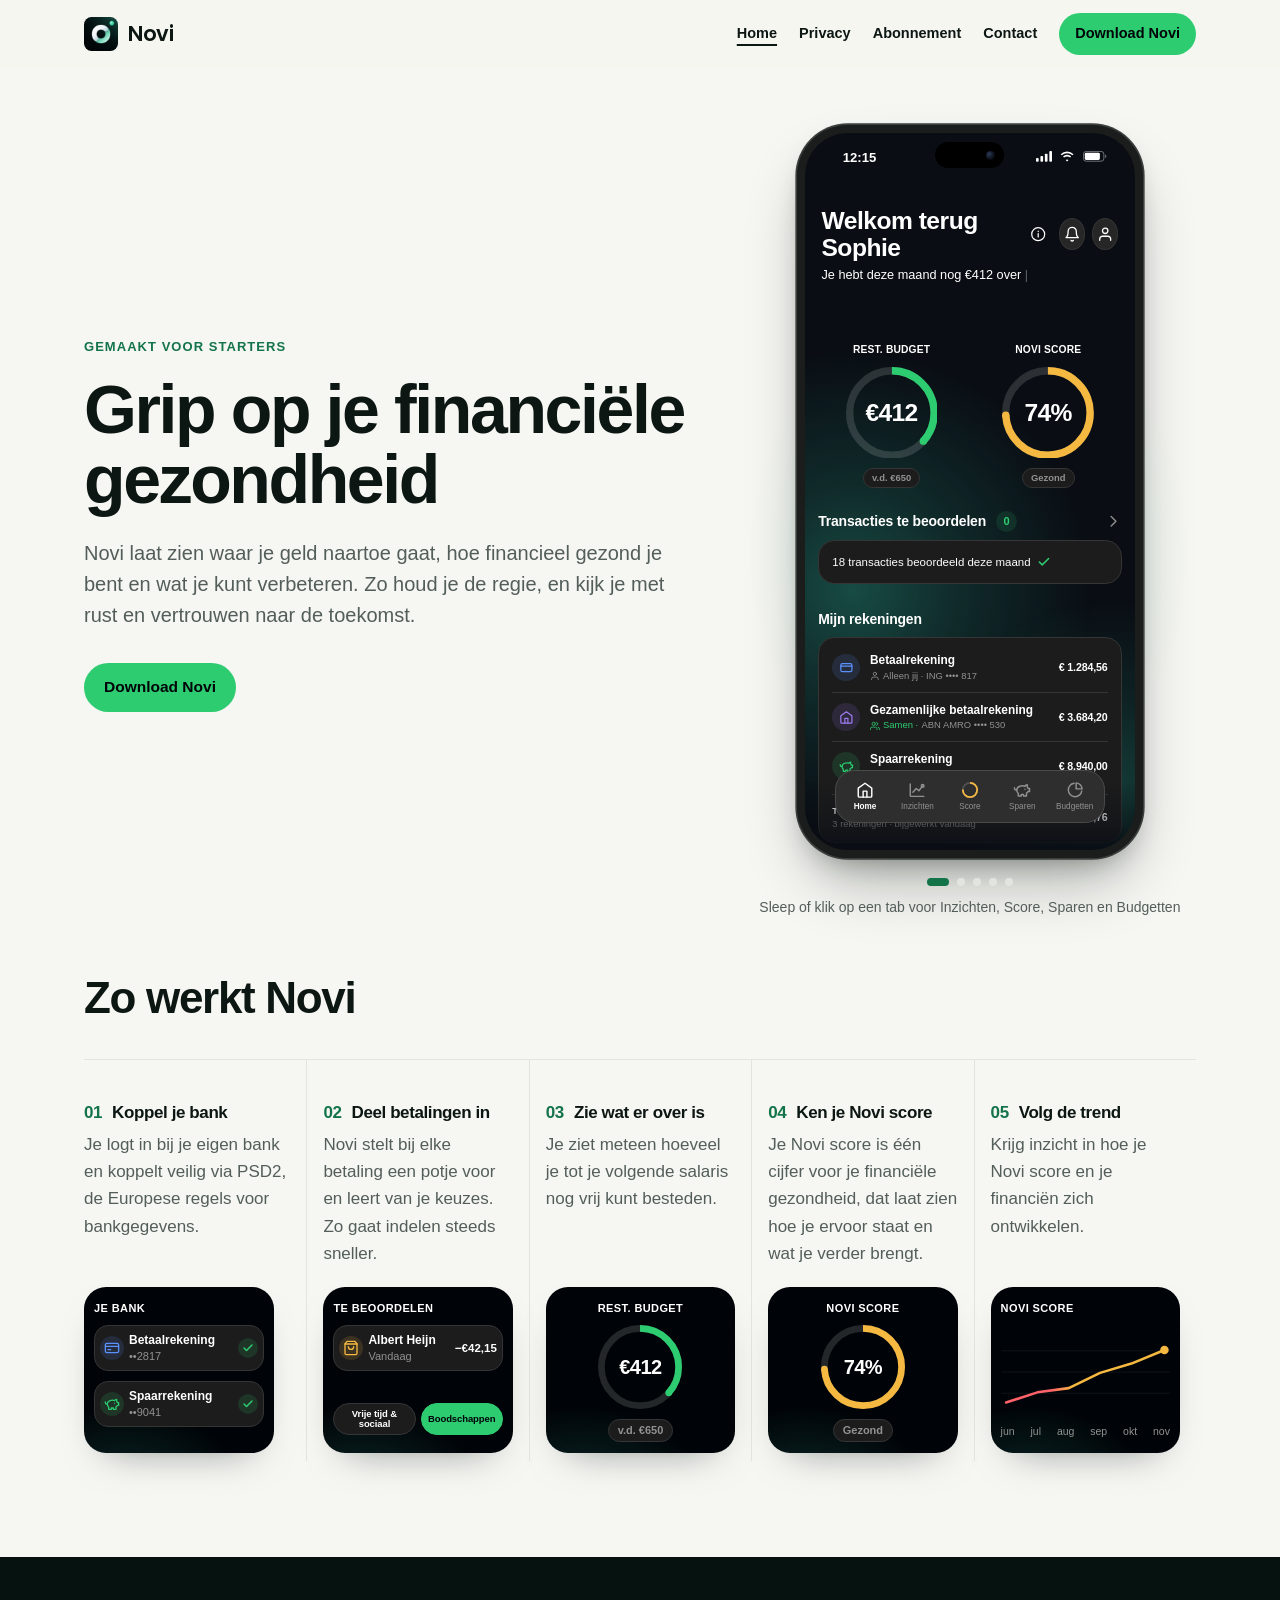
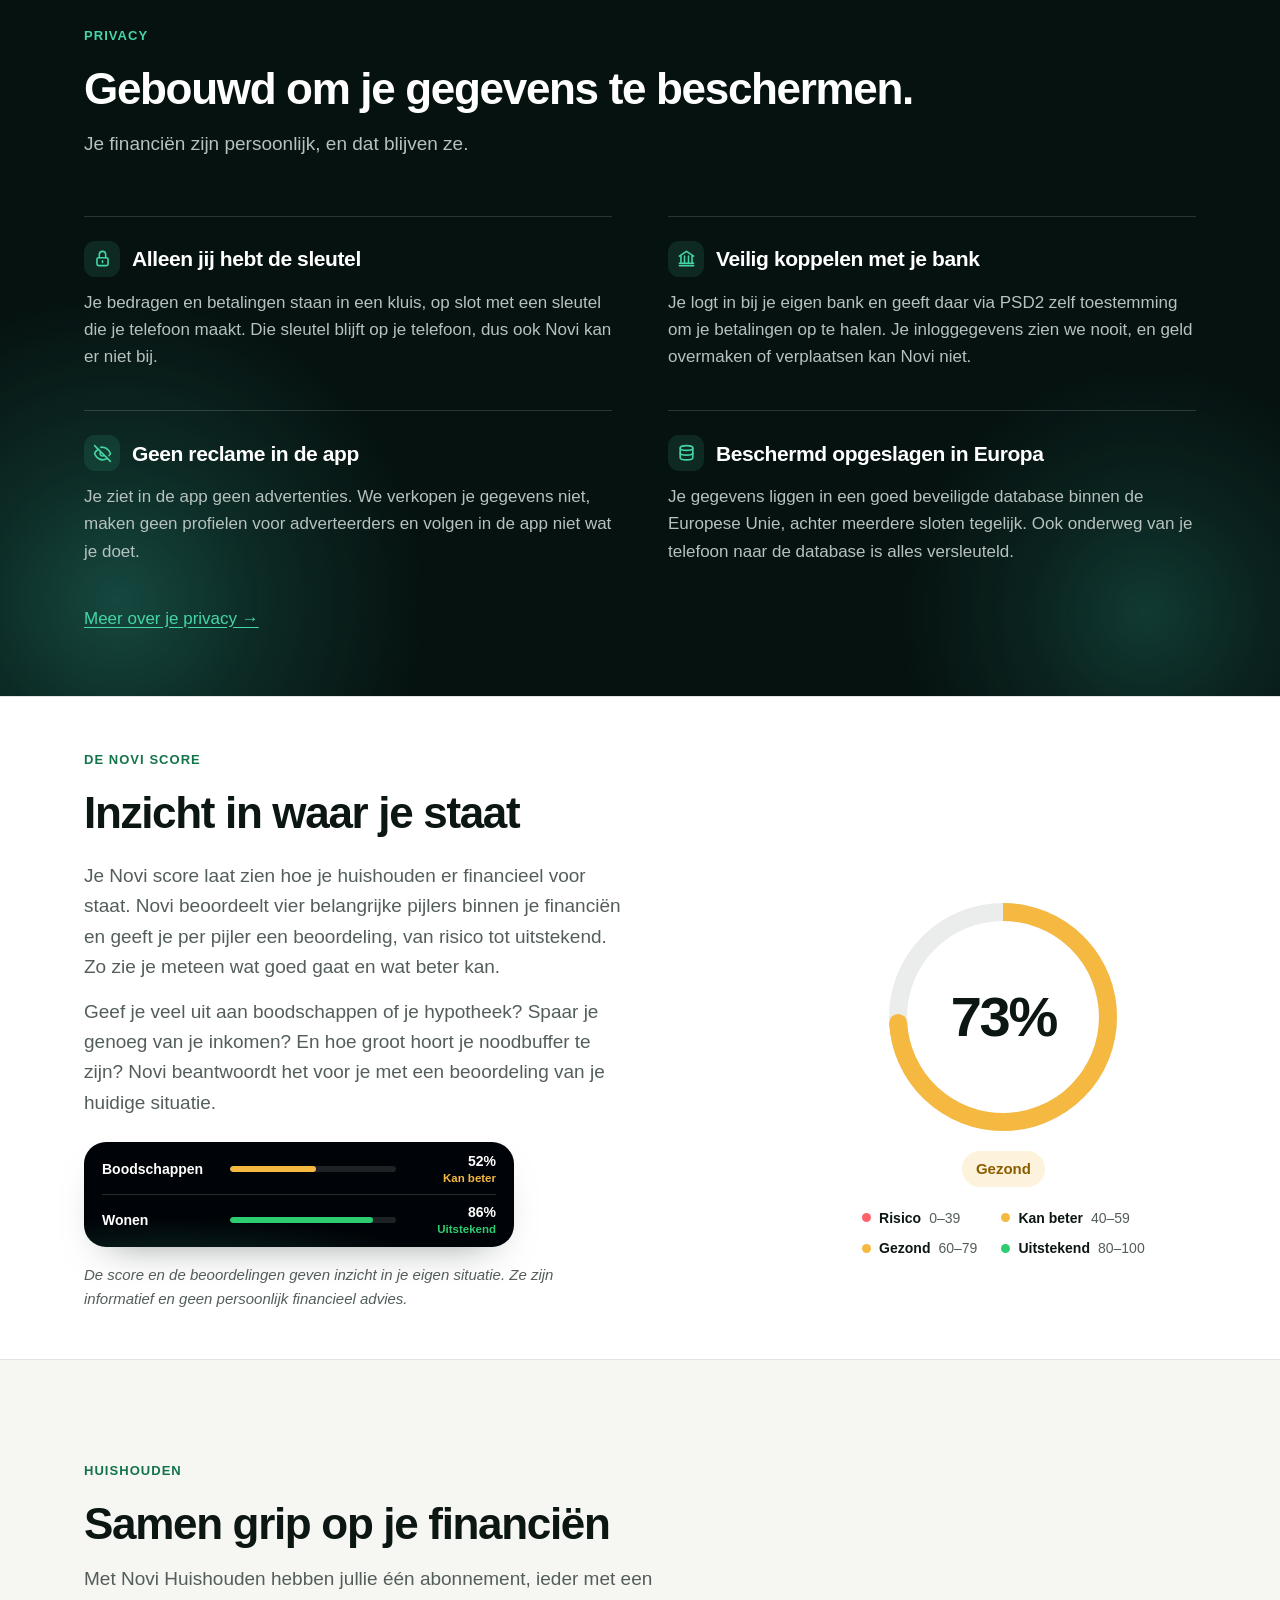
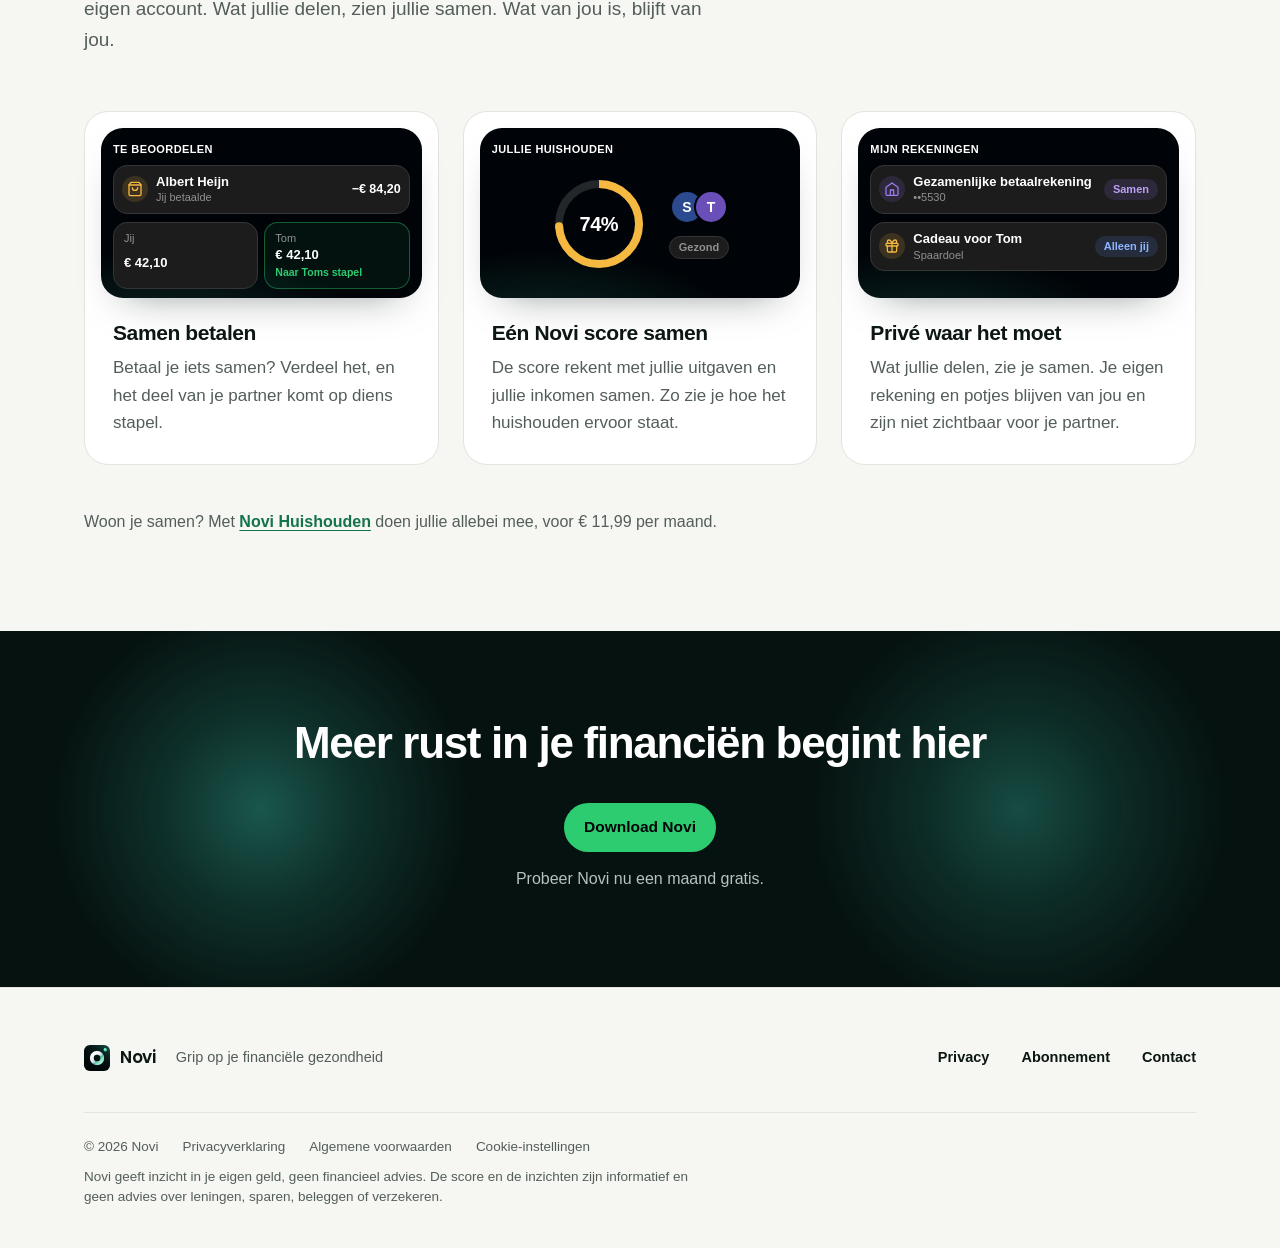
==== commit 5f616c17: "Grafieken: de as past zich aan de bedragen aan, zoals in de app Nagerekend met de regels van ScoreTr" ====
--- a/index.html
+++ b/index.html
@@ -15,7 +15,7 @@
     <link rel="apple-touch-icon" href="icon.png?v=20261121" />
     <!-- Vóór de opmaak, zodat de kopbalk op de telefoon meteen goed staat (31-10-2026). -->
     <script>document.documentElement.classList.add('js');</script>
-    <link rel="stylesheet" href="style.css?v=20261124n" />
+    <link rel="stylesheet" href="style.css?v=20261124o" />
   </head>
   <body>
     <header class="kop">
@@ -163,18 +163,23 @@
                   <div class="b-sub"><span>24 okt – 23 nov</span><span>Nog 12 dagen</span></div>
                   <p class="b-zin b-status">Je ligt op schema. Je hebt nog €412 vrij te besteden, €34 per dag tot je salaris.</p>
                   <div class="b-grafiekkop"><span class="b-periode"><span>Totaal</span><span class="aan">3 mnd</span></span><div class="b-lees"><i style="background: #2ECC71"></i>€1.826</div></div>
-                  <svg class="b-grafiek" viewBox="0 0 370 176">
-                    <path d="M60 103.3H362M60 56.7H362M60 10H362" stroke="#353535" stroke-dasharray="3 4"/>
-                    <text x="0" y="107">€1.000</text><text x="0" y="60.5">€2.000</text><text x="0" y="14">€3.000</text>
-                    <path d="M60 48.3 L210 29.1 L360 64.8 V150 H60 Z" fill="#5B92FF14"/>
-                    <path d="M60 28.7 L210 35.2 L360 35.2" fill="none" stroke="#919191" stroke-opacity=".55" stroke-linejoin="round" stroke-linecap="round"/>
-                    <defs><linearGradient id="b-been" gradientUnits="userSpaceOnUse" x1="210" y1="29.1" x2="356.1" y2="63.9"><stop offset=".2" stop-color="#fff"/><stop offset=".8" stop-color="#2ECC71"/></linearGradient></defs>
-                    <path d="M60 48.3 L210 29.1" fill="none" stroke="#fff" stroke-width="1.5" stroke-linejoin="round" stroke-linecap="round"/>
-                    <path d="M210 29.1 L356.1 63.9" fill="none" stroke="url(#b-been)" stroke-width="1.6" stroke-linecap="round" stroke-dasharray="3 4"/>
-                    <circle cx="60" cy="48.3" r="2.5" fill="#0a0e14" stroke="#2ECC71" stroke-width="1.5" opacity=".7"/><circle cx="210" cy="29.1" r="2.5" fill="#0a0e14" stroke="#FF6369" stroke-width="1.5" opacity=".7"/>
-                    <circle class="knipper" cx="360" cy="64.8" r="3" fill="#2ECC71"/>
-                    <text x="60" y="170" text-anchor="middle">sep</text><text x="210" y="170" text-anchor="middle">okt</text><text x="356" y="170" text-anchor="middle" fill="#fff">nov</text>
-                  </svg>
+                  <svg class="b-grafiek" viewBox="0 0 370 153">
+<path d="M56 12H370M56 66H370M56 120H370" stroke="#353535" stroke-dasharray="3 4"/>
+<text class="as" x="48" y="15.5" text-anchor="end">€2.880</text>
+<text class="as" x="48" y="69.5" text-anchor="end">€2.215</text>
+<text class="as" x="48" y="123.5" text-anchor="end">€1.550</text>
+<path d="M56 68.8 L208 35.5 L208 120 L56 120 Z" fill="#5B92FF14"/>
+<path d="M56 34.7 L208 46.1 L360 46.1" fill="none" stroke="#919191" stroke-opacity=".55" stroke-linejoin="round" stroke-linecap="round"/>
+<path d="M56 68.8 L208 35.5" fill="none" stroke="#fff" stroke-width="1.5" stroke-linejoin="round" stroke-linecap="round"/>
+<defs><linearGradient id="b-been" gradientUnits="userSpaceOnUse" x1="208" y1="35.5" x2="356.3" y2="96.1"><stop offset=".2" stop-color="#fff"/><stop offset=".8" stop-color="#2ECC71"/></linearGradient></defs>
+<path d="M208 35.5 L356.3 96.1" fill="none" stroke="url(#b-been)" stroke-width="1.6" stroke-linecap="round" stroke-dasharray="3 4"/>
+<circle cx="56" cy="68.8" r="2.5" fill="#0a0e14" stroke="#2ECC71" stroke-width="1.5" opacity=".7"/>
+<circle cx="208" cy="35.5" r="2.5" fill="#0a0e14" stroke="#FF6369" stroke-width="1.5" opacity=".7"/>
+<circle class="knipper" cx="360" cy="97.6" r="3" fill="#2ECC71"/>
+<text x="56" y="149.5" text-anchor="middle">sep</text>
+<text x="208" y="149.5" text-anchor="middle">okt</text>
+<text x="360" y="149.5" text-anchor="middle" fill="#fff" font-weight="700">nov</text>
+</svg>
                   <div class="b-rijen">
                     <div class="b-rij">
                       <span class="naam">Vrij besteedbaar</span>
@@ -217,17 +222,27 @@
                   </div>
                   <p class="b-zin">November gaan jullie naar verwachting afsluiten op 76%. Hierbij zal jullie Novi score stijgen met <b class="b-plus">2%p.</b></p>
                   <div class="b-grafiekkop"><span class="b-periode"><span class="aan">Totaal</span><span>3 mnd</span></span><div class="b-lees b-lees-maand"><span><i style="background: #F5B841"></i>nov</span><b>76%</b></div></div>
-                  <svg class="b-grafiek" viewBox="0 0 370 152">
-                    <defs>
-                      <linearGradient id="b-score" gradientUnits="userSpaceOnUse" x1="20" y1="0" x2="350" y2="0"><stop offset="0" stop-color="#FF6369"/><stop offset=".22" stop-color="#FF6369"/><stop offset=".36" stop-color="#F5B841"/><stop offset="1" stop-color="#F5B841"/></linearGradient>
-                    </defs>
-                    <path d="M20 82H352M20 58H352M20 34H352" stroke="#353535" stroke-dasharray="3 4"/>
-                    <path d="M20 92.8 L86 84.4 L152 79.6 L218 64 L284 54.4" fill="none" stroke="url(#b-score)" stroke-width="2.5" stroke-linejoin="round" stroke-linecap="round"/>
-                    <path d="M284 54.4 L346.1 42" fill="none" stroke="#F5B841" stroke-width="1.6" stroke-linecap="round" stroke-dasharray="3 4"/>
-                    <circle cx="20" cy="92.8" r="2.5" fill="#0a0e14" stroke="#FF6369" stroke-width="1.5" opacity=".7"/><circle cx="86" cy="84.4" r="2.5" fill="#0a0e14" stroke="#FF6369" stroke-width="1.5" opacity=".7"/><circle cx="152" cy="79.6" r="2.5" fill="#0a0e14" stroke="#F5B841" stroke-width="1.5" opacity=".7"/><circle cx="218" cy="64" r="2.5" fill="#0a0e14" stroke="#F5B841" stroke-width="1.5" opacity=".7"/><circle cx="284" cy="54.4" r="2.5" fill="#0a0e14" stroke="#F5B841" stroke-width="1.5" opacity=".7"/>
-                    <circle class="knipper" cx="350" cy="41.2" r="3" fill="#F5B841"/>
-                    <text x="20" y="146" text-anchor="middle">jun</text><text x="86" y="146" text-anchor="middle">jul</text><text x="152" y="146" text-anchor="middle">aug</text><text x="218" y="146" text-anchor="middle">sep</text><text x="284" y="146" text-anchor="middle">okt</text><text x="350" y="146" text-anchor="middle" fill="#fff">nov</text>
-                  </svg>
+                  <svg class="b-grafiek" viewBox="0 0 370 153">
+<path d="M40 12H370M40 66H370M40 120H370" stroke="#353535" stroke-dasharray="3 4"/>
+<text class="as" x="32" y="15.5" text-anchor="end">90%</text>
+<text class="as" x="32" y="69.5" text-anchor="end">55%</text>
+<text class="as" x="32" y="123.5" text-anchor="end">20%</text>
+<path d="M40 92.2 L104 81.4 L168 70.6 L232 53.7 L296 36.7 L296 120 L40 120 Z" fill="#F5B84114"/>
+<path d="M40 92.2 L104 81.4 L168 70.6 L232 53.7 L296 36.7" fill="none" stroke="#F5B841" stroke-width="2.5" stroke-linejoin="round" stroke-linecap="round"/>
+<path d="M296 36.7 L356 33.8" fill="none" stroke="#F5B841" stroke-width="1.6" stroke-linecap="round" stroke-dasharray="3 4"/>
+<circle cx="40" cy="92.2" r="2.5" fill="#0a0e14" stroke="#F5B841" stroke-width="1.5" opacity=".7"/>
+<circle cx="104" cy="81.4" r="2.5" fill="#0a0e14" stroke="#F5B841" stroke-width="1.5" opacity=".7"/>
+<circle cx="168" cy="70.6" r="2.5" fill="#0a0e14" stroke="#F5B841" stroke-width="1.5" opacity=".7"/>
+<circle cx="232" cy="53.7" r="2.5" fill="#0a0e14" stroke="#F5B841" stroke-width="1.5" opacity=".7"/>
+<circle cx="296" cy="36.7" r="2.5" fill="#0a0e14" stroke="#F5B841" stroke-width="1.5" opacity=".7"/>
+<circle class="knipper" cx="360" cy="33.6" r="3" fill="#F5B841"/>
+<text x="40" y="149.5" text-anchor="middle">jun</text>
+<text x="104" y="149.5" text-anchor="middle">jul</text>
+<text x="168" y="149.5" text-anchor="middle">aug</text>
+<text x="232" y="149.5" text-anchor="middle">sep</text>
+<text x="296" y="149.5" text-anchor="middle">okt</text>
+<text x="360" y="149.5" text-anchor="middle">nov</text>
+</svg>
                   <div class="b-pijlers">
                     <div class="b-pijler"><i></i><span class="naam">Uitgavenpatroon</span><span class="b-cijfer"><b>66%</b><span><em style="width: 66%; background: #F5B841"></em></span></span></div>
                     <div class="b-pijler"><i></i><span class="naam">Spaarcijfer</span><span class="b-cijfer"><b>58%</b><span><em style="width: 58%; background: #F5B841"></em></span></span></div>
@@ -254,16 +269,27 @@
                   </div>
                   <p class="b-zin">Jullie hebben €8.940 op jullie spaarrekening. Hiervan is €6.213 spaargeld en €2.727 gereserveerd voor andere doeleinden.</p>
                   <div class="b-grafiekkop"><span class="b-periode"><span class="aan">Totaal</span><span>3 mnd</span></span><div class="b-lees b-lees-maand"><span><i style="background: #2ECC71"></i>nov</span><b>€6.212,55</b></div></div>
-                  <svg class="b-grafiek" viewBox="0 0 370 176">
-                    <path d="M60 103.3H362M60 56.7H362M60 10H362" stroke="#353535" stroke-dasharray="3 4"/>
-                    <text x="0" y="107">€4.000</text><text x="0" y="60.5">€5.500</text><text x="0" y="14">€7.000</text>
-                    <path d="M60 81.5 L120 73.8 L180 64.4 L240 52.3 L300 43.3 L360 34.5 V150 H60 Z" fill="#2ECC7114"/>
-                    <path d="M60 81.5 L120 73.8 L180 64.4 L240 52.3 L300 43.3" fill="none" stroke="#2ECC71" stroke-width="2" stroke-linejoin="round" stroke-linecap="round"/>
-                    <path d="M300 43.3 L356 35.1" fill="none" stroke="#2ECC71" stroke-width="1.6" stroke-linecap="round" stroke-dasharray="3 4"/>
-                    <circle cx="60" cy="81.5" r="2.5" fill="#0a0e14" stroke="#2ECC71" stroke-width="1.5" opacity=".7"/><circle cx="120" cy="73.8" r="2.5" fill="#0a0e14" stroke="#2ECC71" stroke-width="1.5" opacity=".7"/><circle cx="180" cy="64.4" r="2.5" fill="#0a0e14" stroke="#2ECC71" stroke-width="1.5" opacity=".7"/><circle cx="240" cy="52.3" r="2.5" fill="#0a0e14" stroke="#2ECC71" stroke-width="1.5" opacity=".7"/><circle cx="300" cy="43.3" r="2.5" fill="#0a0e14" stroke="#2ECC71" stroke-width="1.5" opacity=".7"/>
-                    <circle class="knipper" cx="360" cy="34.5" r="3" fill="#2ECC71"/>
-                    <text x="60" y="170" text-anchor="middle">jun</text><text x="120" y="170" text-anchor="middle">jul</text><text x="180" y="170" text-anchor="middle">aug</text><text x="240" y="170" text-anchor="middle">sep</text><text x="300" y="170" text-anchor="middle">okt</text><text x="356" y="170" text-anchor="middle" fill="#fff">nov</text>
-                  </svg>
+                  <svg class="b-grafiek" viewBox="0 0 370 153">
+<path d="M56 12H370M56 66H370M56 120H370" stroke="#353535" stroke-dasharray="3 4"/>
+<text class="as" x="48" y="15.5" text-anchor="end">€6.750</text>
+<text class="as" x="48" y="69.5" text-anchor="end">€5.460</text>
+<text class="as" x="48" y="123.5" text-anchor="end">€4.170</text>
+<path d="M56 97.8 L116.8 87.3 L177.6 74.8 L238.4 58.5 L299.2 46.3 L299.2 120 L56 120 Z" fill="#2ECC7114"/>
+<path d="M56 97.8 L116.8 87.3 L177.6 74.8 L238.4 58.5 L299.2 46.3" fill="none" stroke="#2ECC71" stroke-width="2.5" stroke-linejoin="round" stroke-linecap="round"/>
+<path d="M299.2 46.3 L356.1 35.3" fill="none" stroke="#2ECC71" stroke-width="1.6" stroke-linecap="round" stroke-dasharray="3 4"/>
+<circle cx="56" cy="97.8" r="2.5" fill="#0a0e14" stroke="#2ECC71" stroke-width="1.5" opacity=".7"/>
+<circle cx="116.8" cy="87.3" r="2.5" fill="#0a0e14" stroke="#2ECC71" stroke-width="1.5" opacity=".7"/>
+<circle cx="177.6" cy="74.8" r="2.5" fill="#0a0e14" stroke="#2ECC71" stroke-width="1.5" opacity=".7"/>
+<circle cx="238.4" cy="58.5" r="2.5" fill="#0a0e14" stroke="#2ECC71" stroke-width="1.5" opacity=".7"/>
+<circle cx="299.2" cy="46.3" r="2.5" fill="#0a0e14" stroke="#2ECC71" stroke-width="1.5" opacity=".7"/>
+<circle class="knipper" cx="360" cy="34.5" r="3" fill="#2ECC71"/>
+<text x="56" y="149.5" text-anchor="middle">jun</text>
+<text x="116.8" y="149.5" text-anchor="middle">jul</text>
+<text x="177.6" y="149.5" text-anchor="middle">aug</text>
+<text x="238.4" y="149.5" text-anchor="middle">sep</text>
+<text x="299.2" y="149.5" text-anchor="middle">okt</text>
+<text x="360" y="149.5" text-anchor="middle">nov</text>
+</svg>
                   <div class="b-legenda">
                     <span class="aan"><i style="background: #2ECC71"></i>Saldo</span>
                     <span><i style="background: #5B92FF"></i>Spaarbedrag</span>
@@ -827,7 +853,7 @@
         if (!location.hash) document.documentElement.scrollIntoView({ block: 'start', behavior: 'instant' });
       });
     </script>
-    <script src="veeg.js?v=20261124n"></script>
+    <script src="veeg.js?v=20261124o"></script>
     <script src="menu.js?v=20261031o"></script>
     <script src="cookies.js"></script>
     <!-- Bezoekers tellen zonder cookies en zonder IP-adressen (GoatCounter, 28-10-2026). -->
--- a/style.css
+++ b/style.css
@@ -928,6 +928,12 @@
 
 .b-grafiek text[fill] {
   fill: #fff;
+}
+
+/* De bedragen op de as, zoals axisLabel in de app: kleiner en halfvet (24-11-2026). */
+.b-grafiek text.as {
+  font-size: 10px;
+  font-weight: 600;
 }
 
 .b-rijen {
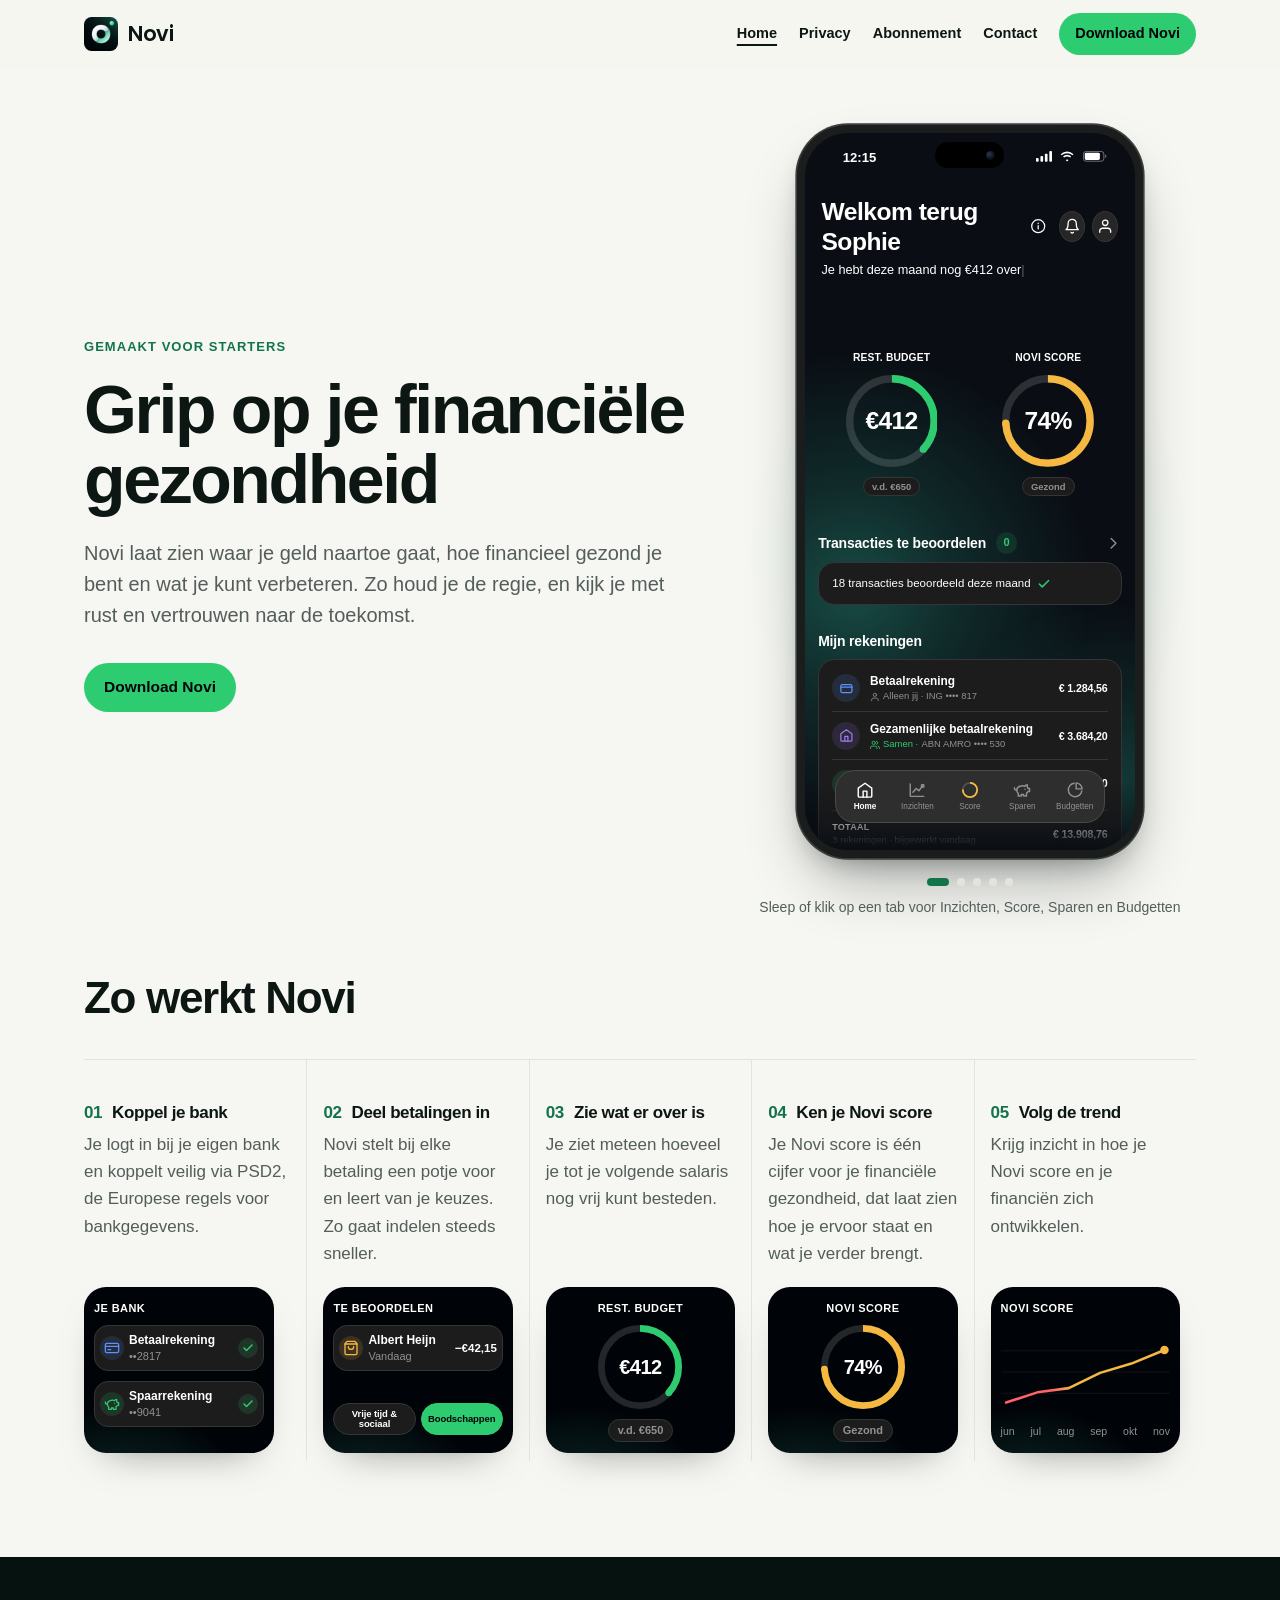
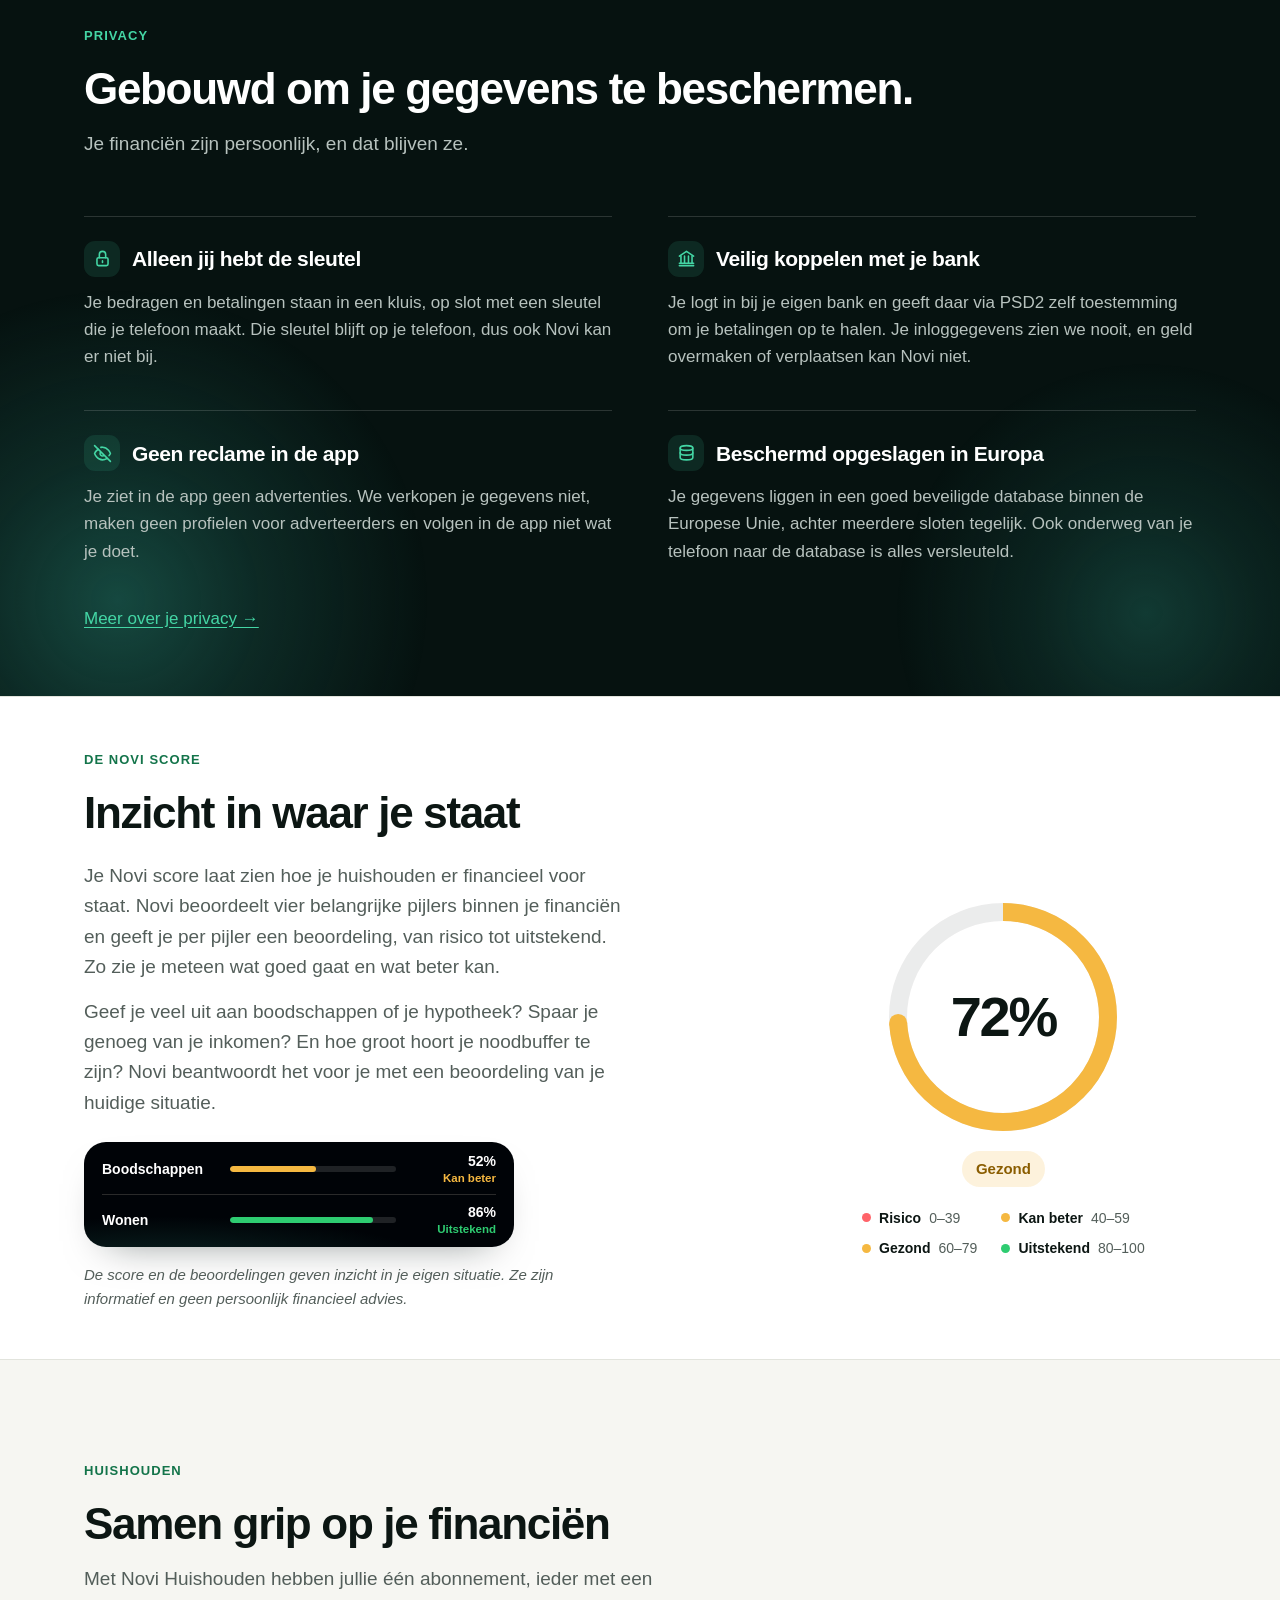
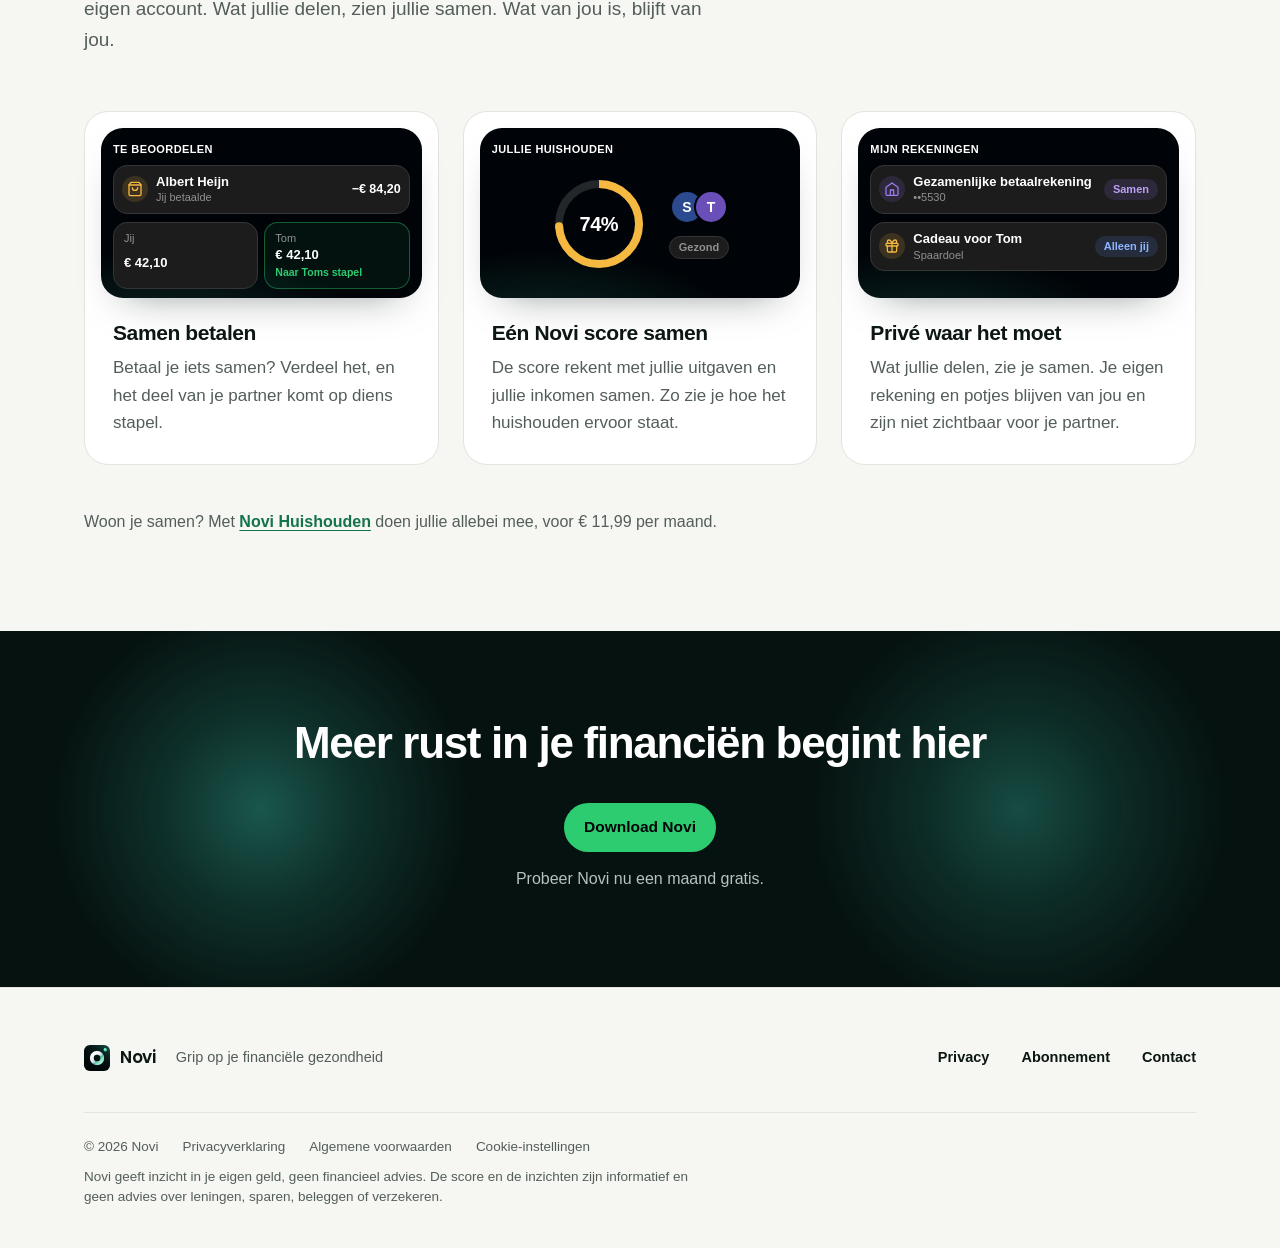
==== commit bd6ab752: "Merge tijdelijk-live: afmetingen nagemeten op de iPhone" ====
--- a/index.html
+++ b/index.html
@@ -15,7 +15,7 @@
     <link rel="apple-touch-icon" href="icon.png?v=20261121" />
     <!-- Vóór de opmaak, zodat de kopbalk op de telefoon meteen goed staat (31-10-2026). -->
     <script>document.documentElement.classList.add('js');</script>
-    <link rel="stylesheet" href="style.css?v=20261124o" />
+    <link rel="stylesheet" href="style.css?v=20261124q" />
   </head>
   <body>
     <header class="kop">
@@ -162,7 +162,7 @@
                   </div>
                   <div class="b-sub"><span>24 okt – 23 nov</span><span>Nog 12 dagen</span></div>
                   <p class="b-zin b-status">Je ligt op schema. Je hebt nog €412 vrij te besteden, €34 per dag tot je salaris.</p>
-                  <div class="b-grafiekkop"><span class="b-periode"><span>Totaal</span><span class="aan">3 mnd</span></span><div class="b-lees"><i style="background: #2ECC71"></i>€1.826</div></div>
+                  <div class="b-grafiekkop smal"><span class="b-periode"><span>Totaal</span><span class="aan">3 mnd</span></span><div class="b-lees"><i style="background: #2ECC71"></i>€1.826</div></div>
                   <svg class="b-grafiek" viewBox="0 0 370 153">
 <path d="M56 12H370M56 66H370M56 120H370" stroke="#353535" stroke-dasharray="3 4"/>
 <text class="as" x="48" y="15.5" text-anchor="end">€2.880</text>
@@ -268,7 +268,7 @@
                     <span class="b-info"><svg width="20" height="20" viewBox="0 0 24 24" fill="none" stroke="#fff" stroke-width="1.8" stroke-linecap="round"><circle cx="12" cy="12" r="9.5"/><path d="M12 11v5M12 7.6v.6"/></svg></span>
                   </div>
                   <p class="b-zin">Jullie hebben €8.940 op jullie spaarrekening. Hiervan is €6.213 spaargeld en €2.727 gereserveerd voor andere doeleinden.</p>
-                  <div class="b-grafiekkop"><span class="b-periode"><span class="aan">Totaal</span><span>3 mnd</span></span><div class="b-lees b-lees-maand"><span><i style="background: #2ECC71"></i>nov</span><b>€6.212,55</b></div></div>
+                  <div class="b-grafiekkop ruim"><span class="b-periode"><span class="aan">Totaal</span><span>3 mnd</span></span><div class="b-lees b-lees-maand"><span><i style="background: #2ECC71"></i>nov</span><b>€6.212,55</b></div></div>
                   <svg class="b-grafiek" viewBox="0 0 370 153">
 <path d="M56 12H370M56 66H370M56 120H370" stroke="#353535" stroke-dasharray="3 4"/>
 <text class="as" x="48" y="15.5" text-anchor="end">€6.750</text>
@@ -304,7 +304,7 @@
                   <span class="b-knop">Geld overboeken</span>
                   <div class="b-sectie b-mutkop">November — Spaarrekening</div>
                   <div class="b-flow">
-                    <div class="b-rail"><b>€5.930,00</b><span class="lijn"></span><svg width="18" height="18" viewBox="0 0 24 24" fill="none" stroke="#353535" stroke-width="2.4" stroke-linecap="round" stroke-linejoin="round"><path d="m6 9 6 6 6-6"/></svg><b>€6.212,55</b></div>
+                    <div class="b-rail"><b>€5.930,00</b><span class="b-raillijn"></span><svg width="18" height="18" viewBox="0 0 24 24" fill="none" stroke="#353535" stroke-width="2.4" stroke-linecap="round" stroke-linejoin="round"><path d="m6 9 6 6 6-6"/></svg><b>€6.212,55</b></div>
                     <div class="b-moves">
                       <div class="b-move plus"><b>+€412,55</b><span>2 bijschrijvingen</span></div>
                       <div class="b-move min"><b>-€130,00</b><span>1 afschrijving</span></div>
@@ -853,7 +853,7 @@
         if (!location.hash) document.documentElement.scrollIntoView({ block: 'start', behavior: 'instant' });
       });
     </script>
-    <script src="veeg.js?v=20261124o"></script>
+    <script src="veeg.js?v=20261124q"></script>
     <script src="menu.js?v=20261031o"></script>
     <script src="cookies.js"></script>
     <!-- Bezoekers tellen zonder cookies en zonder IP-adressen (GoatCounter, 28-10-2026). -->
--- a/style.css
+++ b/style.css
@@ -399,10 +399,10 @@
   margin-left: 6px;
 }
 
-/* De titel begint 90 punten van de bovenkant, zoals in de app: de veilige zone van een
-   iPhone (62) plus PAGINA_BOVEN (28). Met de statusbalk van 54 is dat 36 erbij (24-11-2026). */
+/* De titel begint 78 punten van de bovenkant, gemeten op Wouters iPhone (24-11-2026). Met de
+   statusbalk van 54 is dat 24 erbij. */
 .app {
-  padding: 36px 16px 0;
+  padding: 24px 16px 0;
 }
 
 .groet {
@@ -414,6 +414,7 @@
 
 .groet h2 {
   font-size: 30px;
+  line-height: 36px;
   font-weight: 700;
   letter-spacing: -0.6px;
   margin: 0;
@@ -438,7 +439,7 @@
 }
 
 .groet-sub {
-  margin: 6px 4px 22px;
+  margin: 6px 4px 38px;
   font-size: 15.5px;
   line-height: 22px;
 }
@@ -446,7 +447,7 @@
 .ringen {
   display: flex;
   gap: 12px;
-  margin-bottom: 22px;
+  margin-bottom: 38px;
 }
 
 .ringvak {
@@ -543,7 +544,7 @@
 }
 
 .appkaart.rekeningen .rekening {
-  padding: 11px 0;
+  padding: 10px 0;
 }
 
 .appkaart.rekeningen .totaal {
@@ -792,12 +793,13 @@
   display: flex;
   align-items: center;
   gap: 8px;
-  min-height: 40px;
+  min-height: 38px;
   padding: 0 4px;
 }
 
 .b-kop h2 {
   margin: 0;
+  line-height: 36px;
   font-size: 30px;
   font-weight: 700;
   letter-spacing: -0.6px;
@@ -871,6 +873,7 @@
    verspringt de grafiek niet bij een kortere zin (24-11-2026). */
 .b-zin.b-status {
   min-height: 66px;
+  margin-bottom: 10px;
 }
 
 .b-zin {
@@ -937,7 +940,7 @@
 }
 
 .b-rijen {
-  margin-top: 14px;
+  margin-top: 26px;
 }
 
 .b-rij {
@@ -1095,7 +1098,7 @@
 .b-legenda {
   display: flex;
   gap: 8px;
-  margin-top: 12px;
+  margin-top: 22px;
   padding: 0 4px;
 }
 
@@ -1122,7 +1125,7 @@
 }
 
 .b-delen {
-  margin-top: 18px;
+  margin-top: 22px;
   padding: 0 4px;
 }
 
@@ -1161,16 +1164,19 @@
   letter-spacing: -0.2px;
 }
 
-.b-rail .lijn {
+/* Eigen naam: `.lijn` is op de site al de lijn met pijl bij Zo werkt Novi, en die kwam hier
+   bovenaan de rail terecht (24-11-2026). */
+.b-rail .b-raillijn {
   flex: 1;
   width: 2px;
-  min-height: 30px;
+  min-height: 26px;
   border-radius: 1px;
   background: #353535;
 }
 
 .b-rail svg {
-  margin-top: -10px;
+  flex-shrink: 0;
+  margin-top: -8px;
 }
 
 .b-moves {
@@ -1241,6 +1247,25 @@
 
 .b-grafiekkop .b-lees {
   padding: 0;
+}
+
+/* De afstand tot de grafiek, gemeten op Wouters iPhone: op Inzichten heeft de kop geen
+   vaste hoogte en staat de grafiek er vlak onder, op Score 10 eronder en op Sparen 18
+   (24-11-2026). */
+.b-grafiekkop.smal {
+  min-height: 0;
+}
+
+.b-grafiekkop + .b-grafiek {
+  margin-top: 10px;
+}
+
+.b-grafiekkop.smal + .b-grafiek {
+  margin-top: 4px;
+}
+
+.b-grafiekkop.ruim + .b-grafiek {
+  margin-top: 18px;
 }
 
 .b-periode {
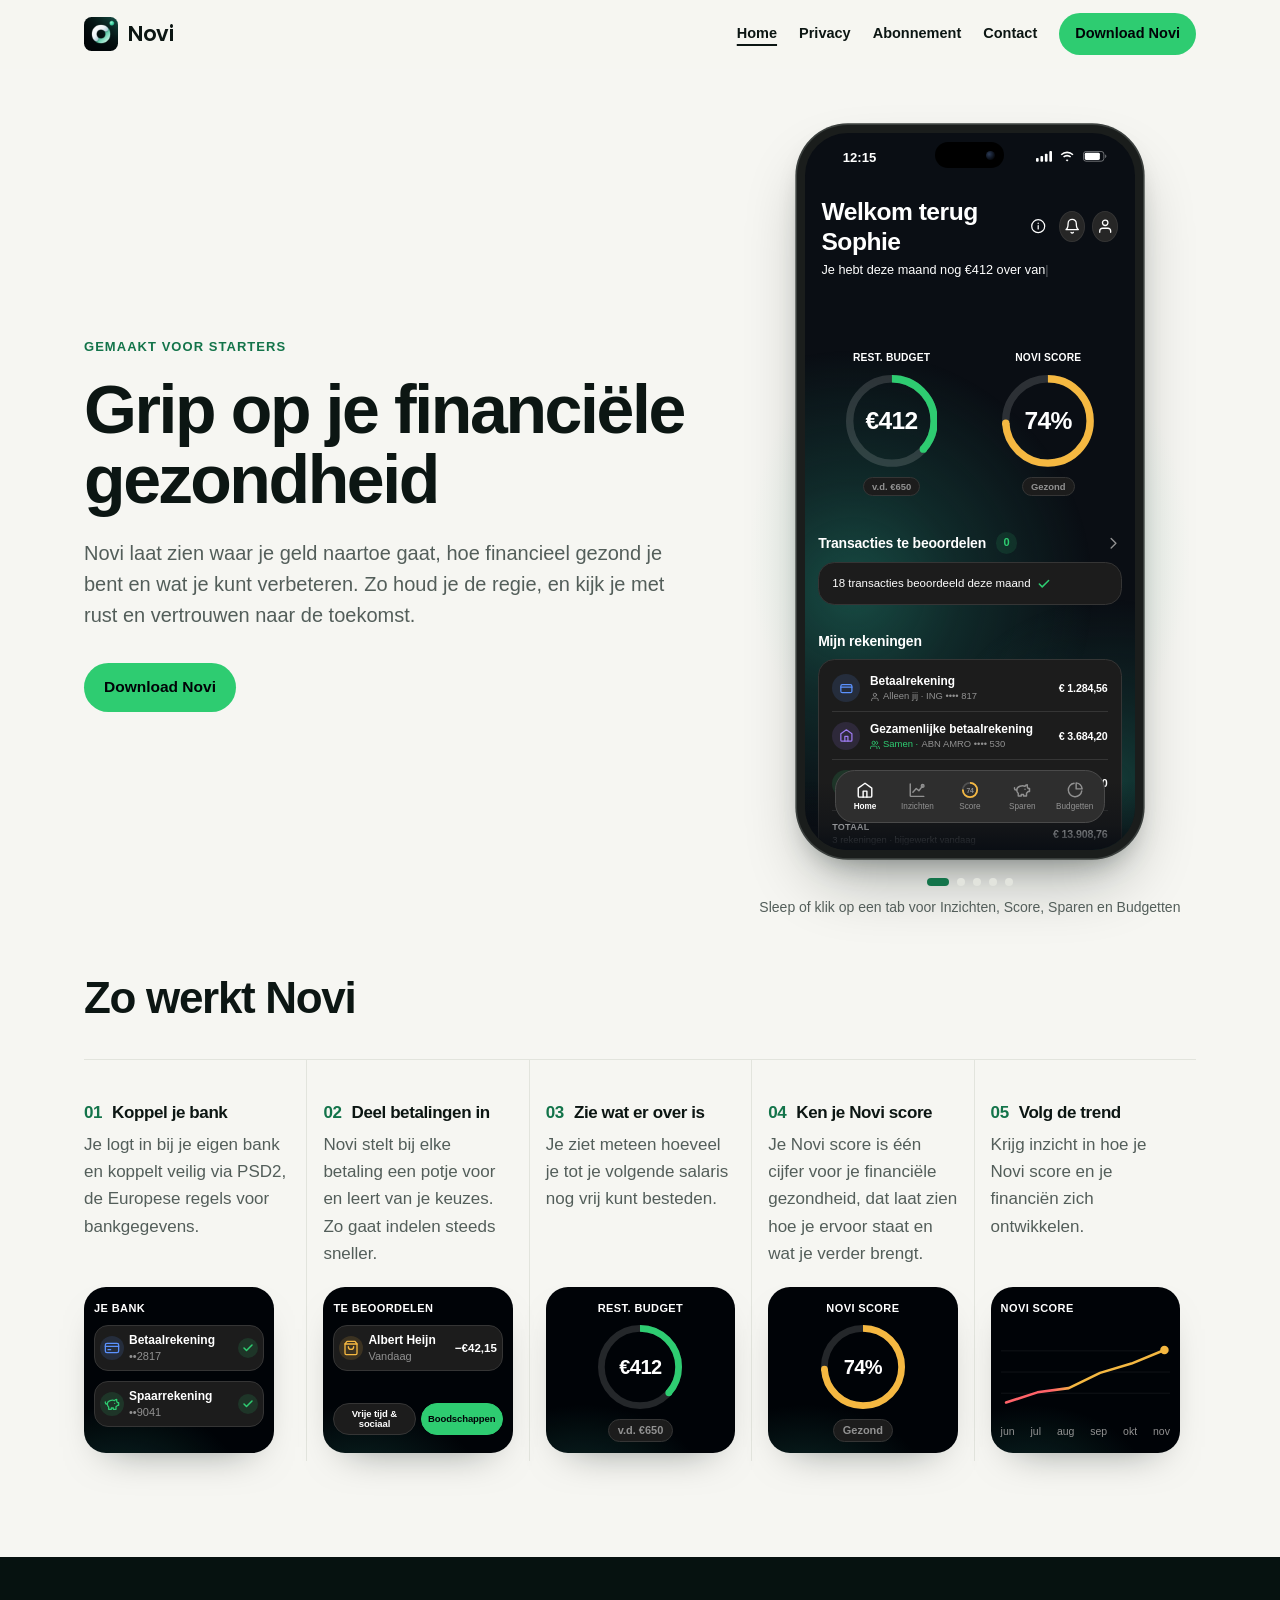
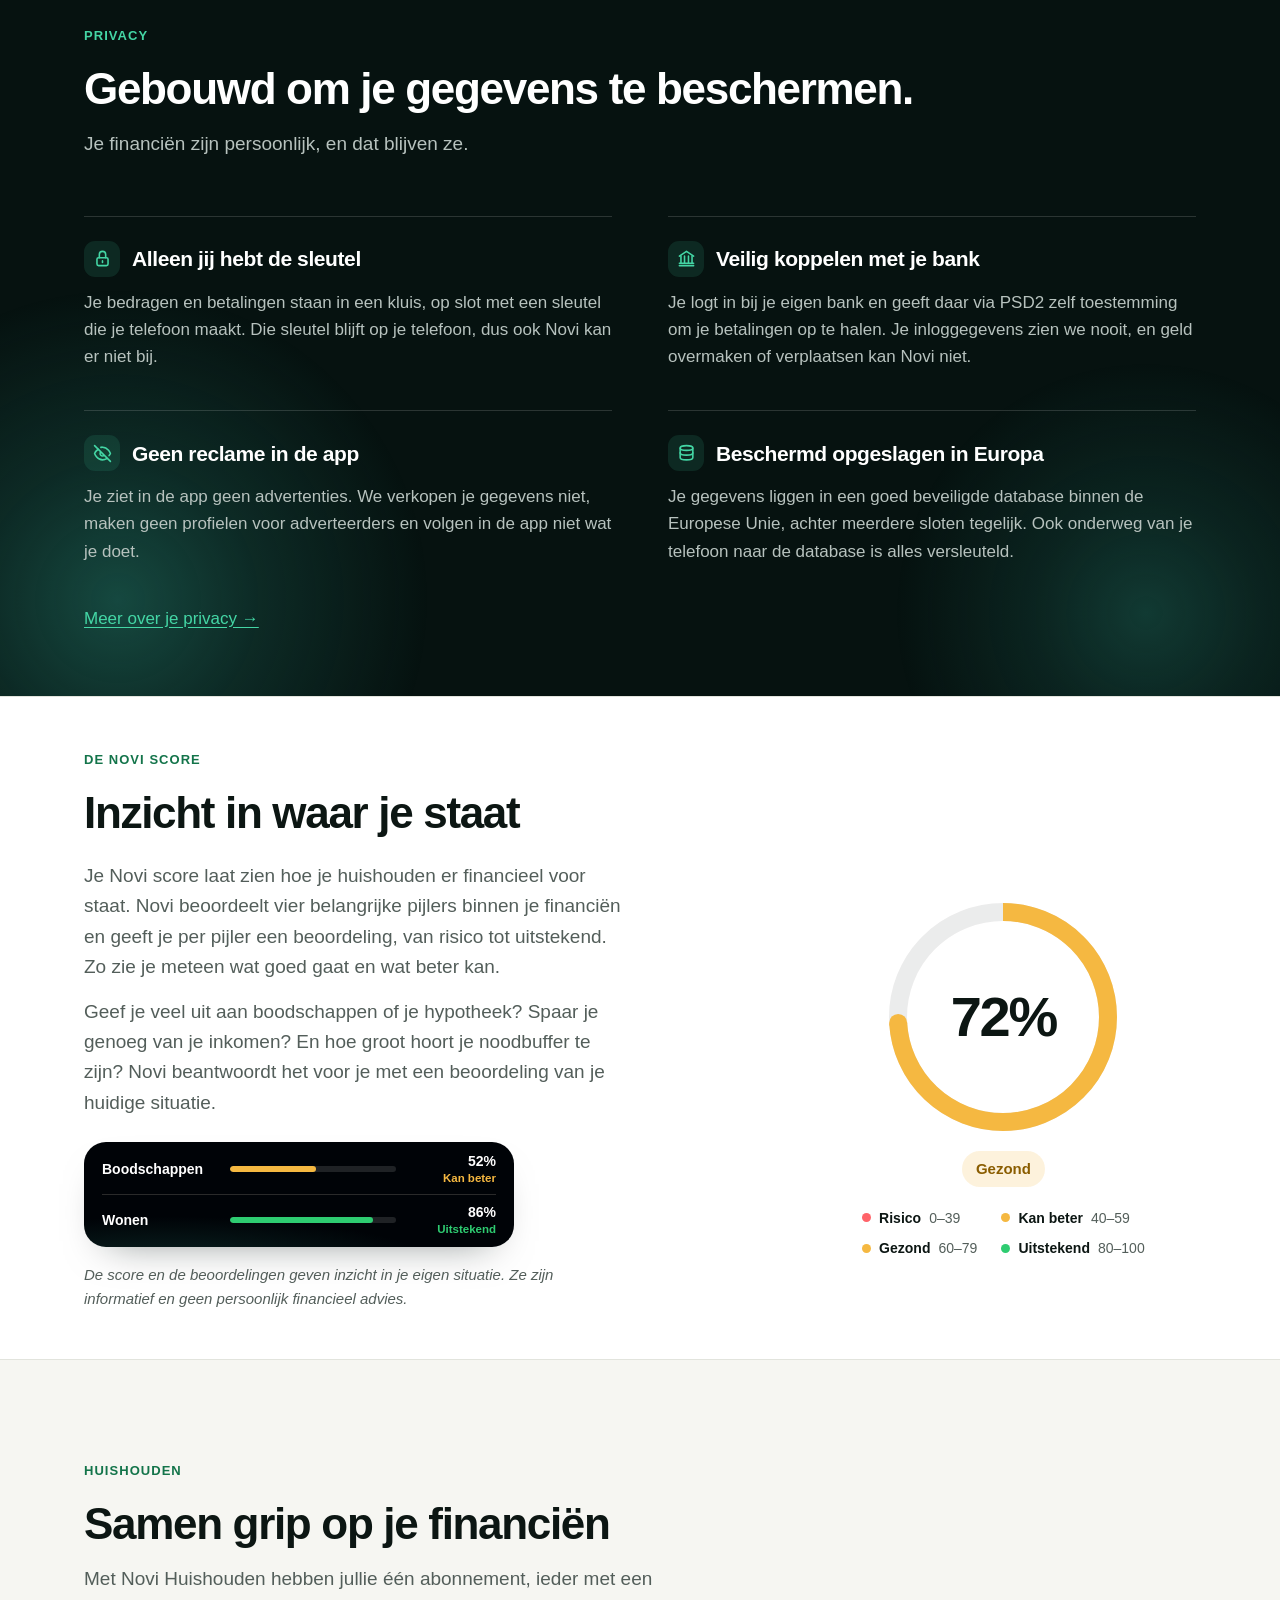
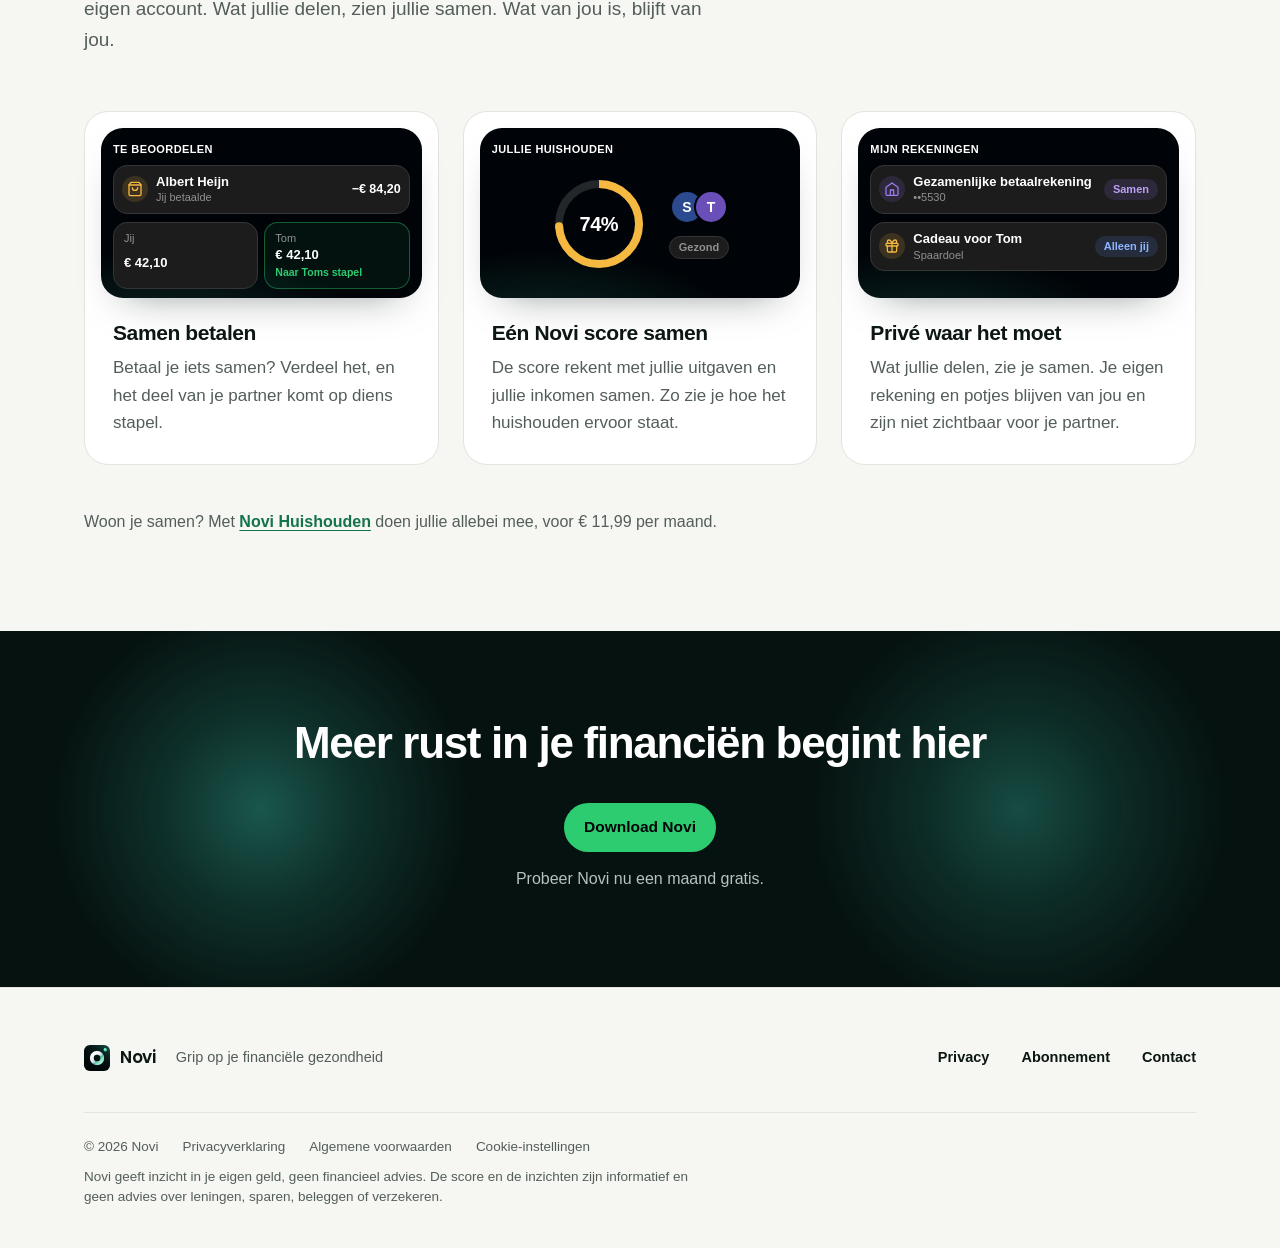
==== commit 033efb0a: "Tabbalk: het cijfer 74 in het rondje van Score, zoals in de app" ====
--- a/index.html
+++ b/index.html
@@ -371,7 +371,7 @@
                     Inzichten
                   </span>
                   <span class="tab">
-                    <svg width="22" height="22" viewBox="0 0 24 24"><circle cx="12" cy="12" r="9.5" fill="none" stroke="#919191" stroke-opacity=".35" stroke-width="2.4"/><circle cx="12" cy="12" r="9.5" fill="none" stroke="#F5B841" stroke-width="2.4" stroke-linecap="butt" stroke-dasharray="44.2 100" transform="rotate(-90 12 12)"/><circle class="tip" cx="12" cy="12" r="9.5" fill="none" stroke="#F5B841" stroke-width="2.4" stroke-linecap="round" stroke-dasharray="0 100" stroke-dashoffset="-44.2" transform="rotate(-90 12 12)"/></svg>
+                    <svg width="22" height="22" viewBox="0 0 24 24"><circle cx="12" cy="12" r="9.5" fill="none" stroke="#919191" stroke-opacity=".35" stroke-width="2.4"/><circle cx="12" cy="12" r="9.5" fill="none" stroke="#F5B841" stroke-width="2.4" stroke-linecap="butt" stroke-dasharray="44.2 100" transform="rotate(-90 12 12)"/><circle class="tip" cx="12" cy="12" r="9.5" fill="none" stroke="#F5B841" stroke-width="2.4" stroke-linecap="round" stroke-dasharray="0 100" stroke-dashoffset="-44.2" transform="rotate(-90 12 12)"/><text x="12" y="12.4" text-anchor="middle" dominant-baseline="central" font-size="9" font-weight="700" letter-spacing="-0.3" fill="currentColor">74</text></svg>
                     Score
                   </span>
                   <span class="tab">
